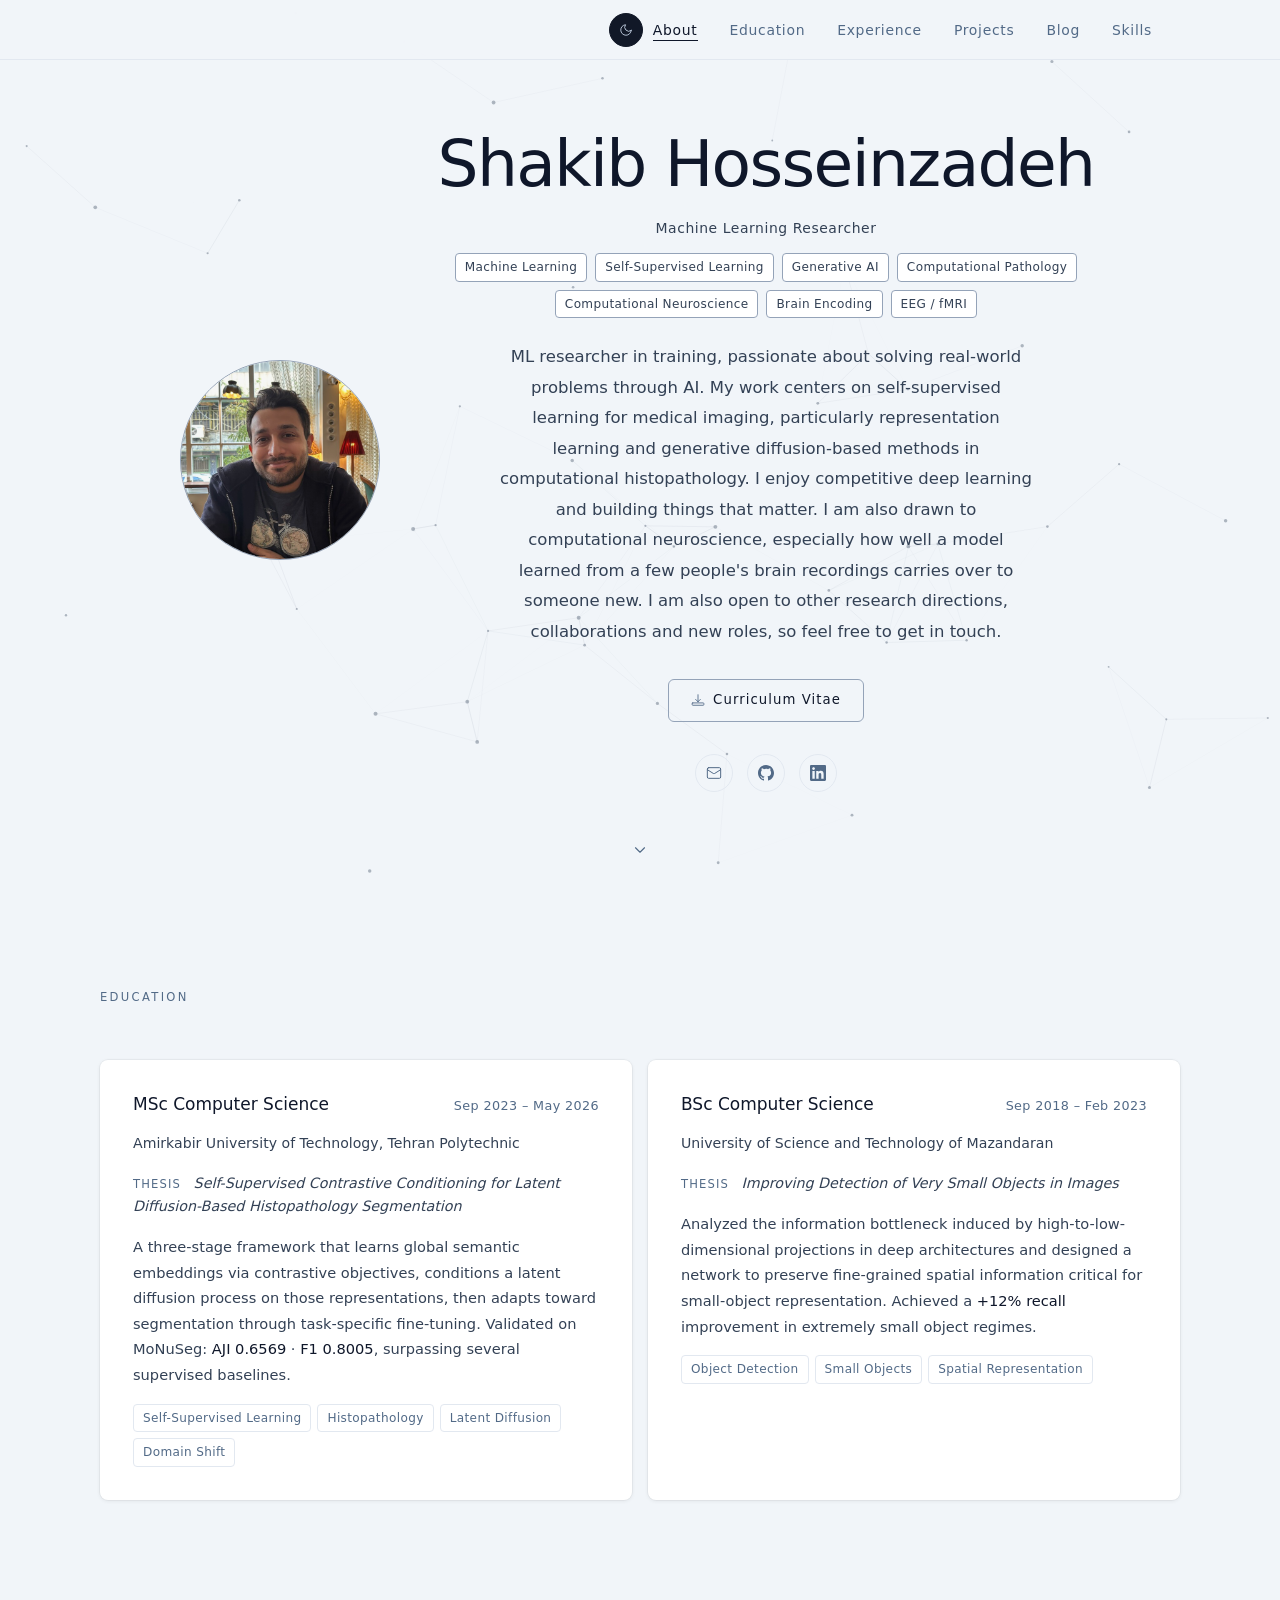
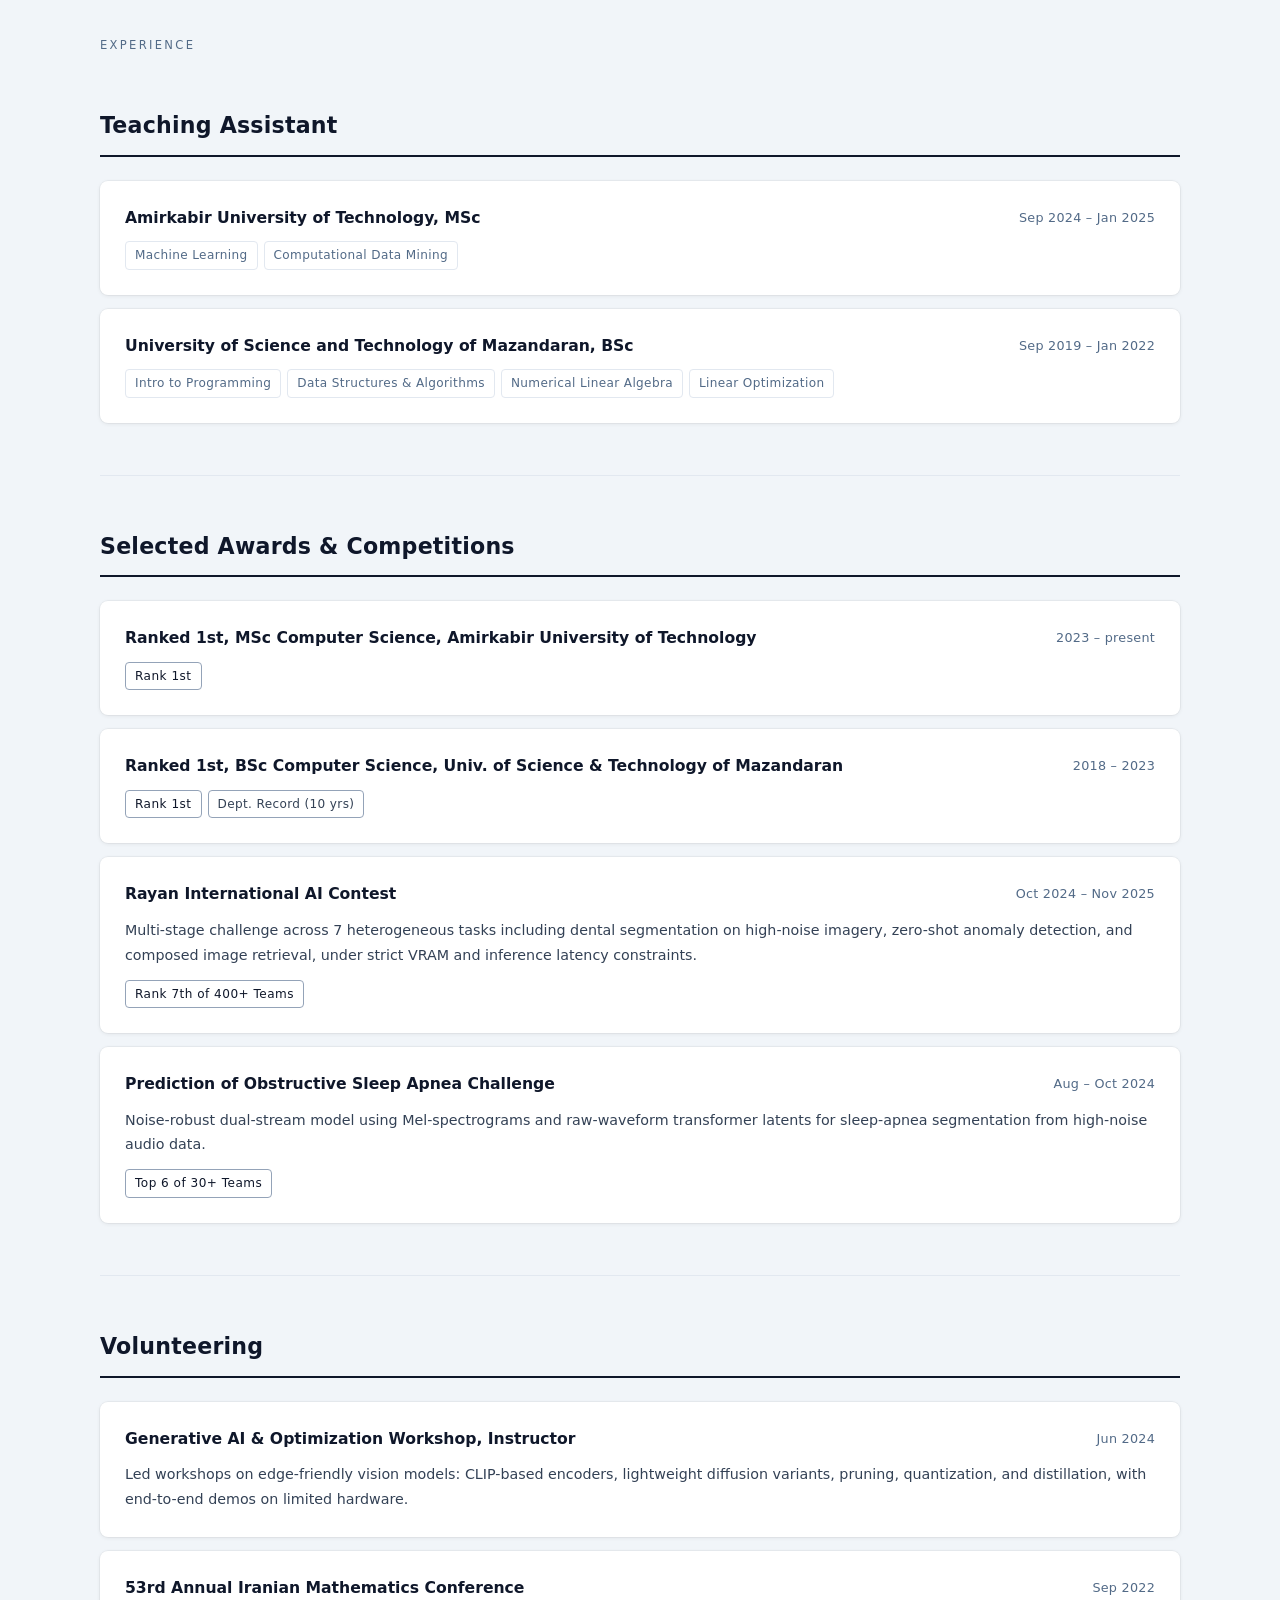
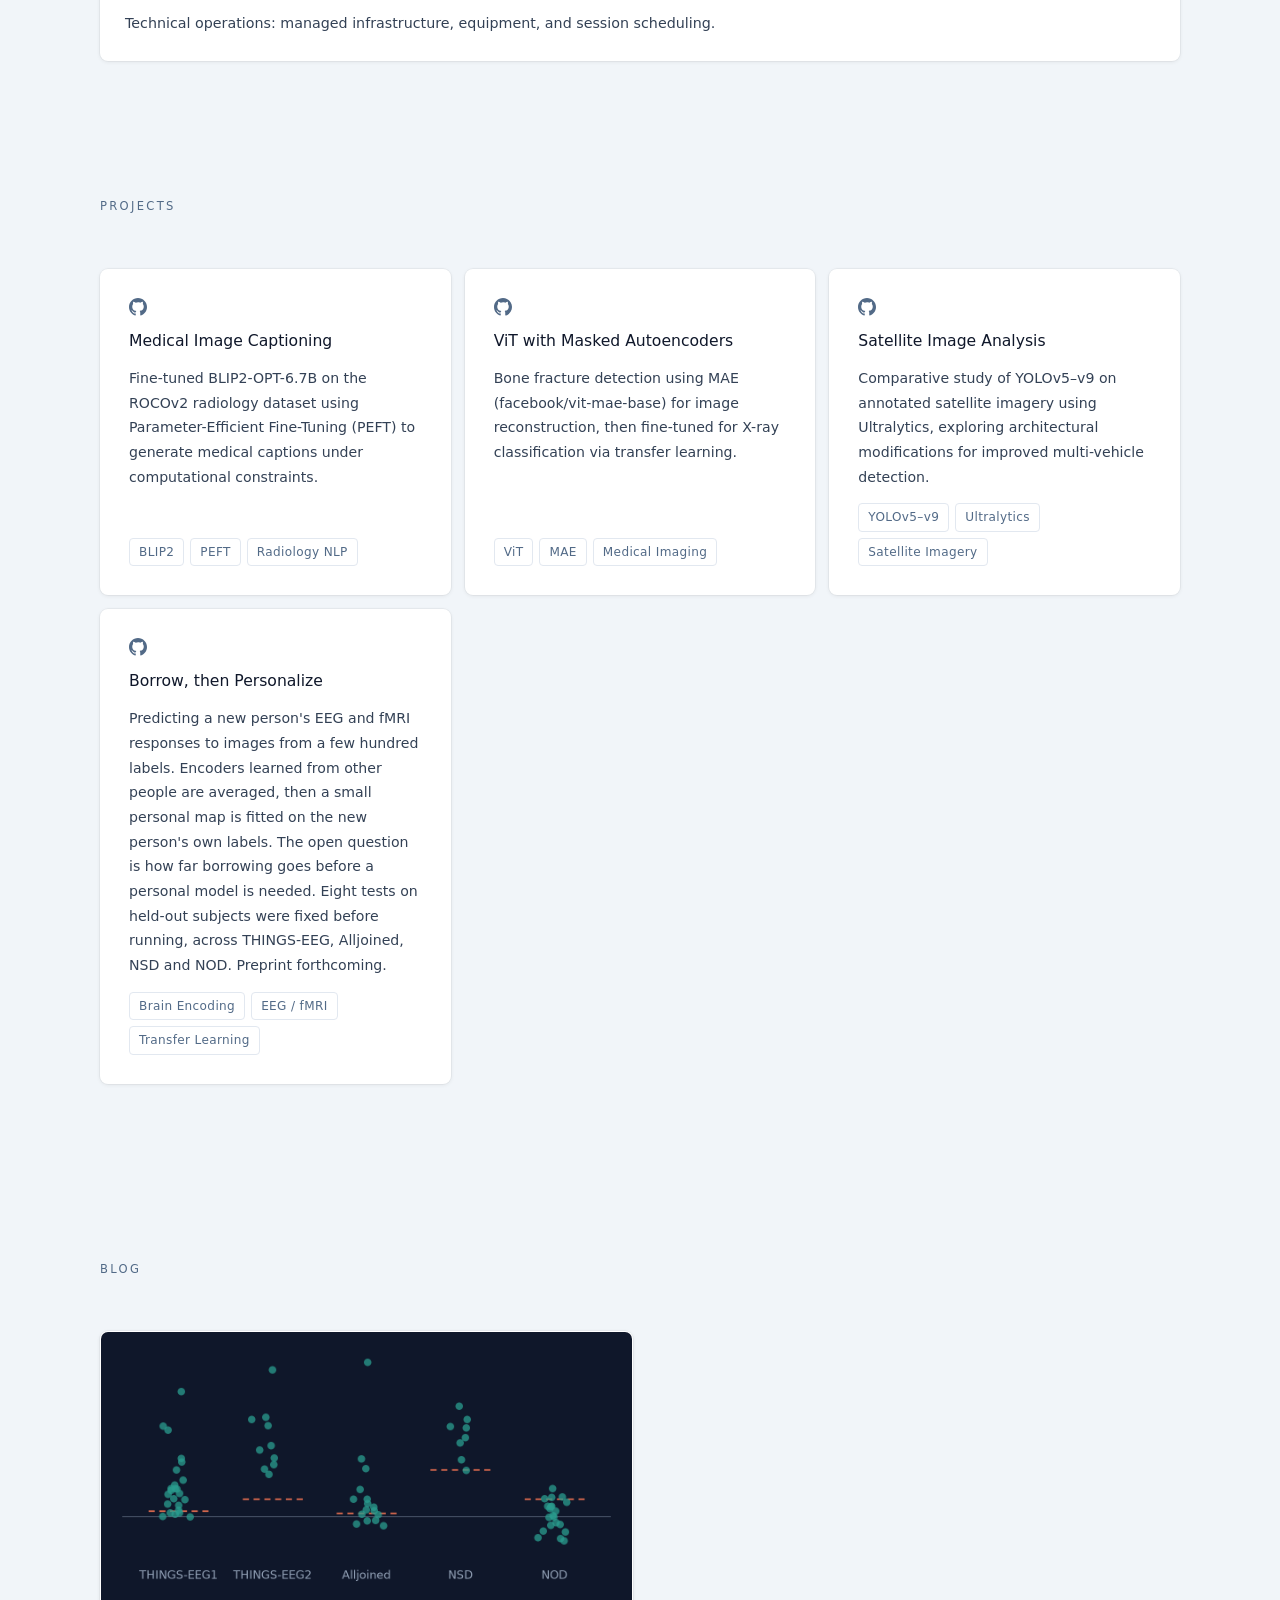
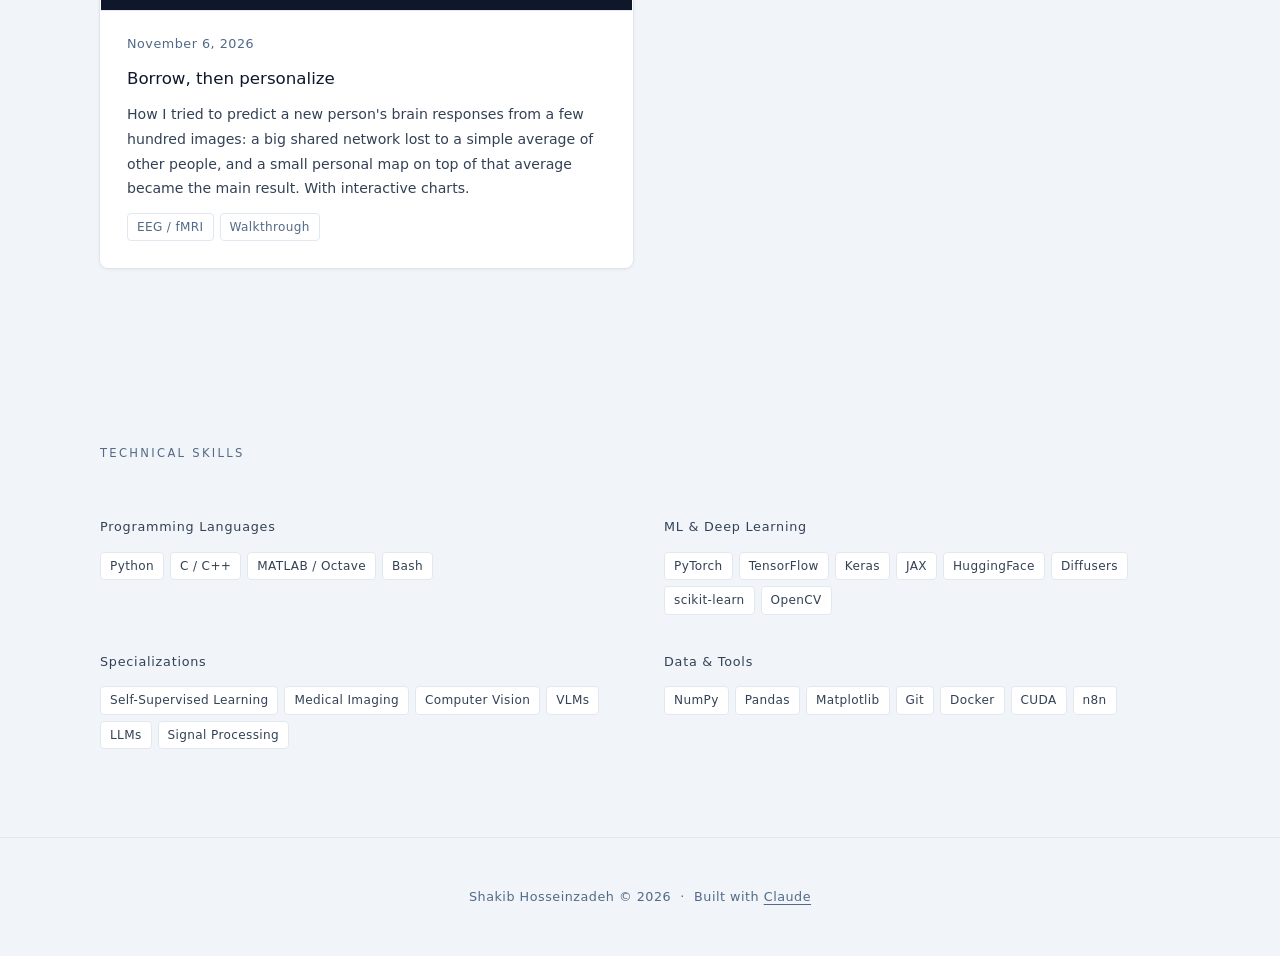
==== index.html @ 862e7ead "Update MSc thesis title to the CV title Co-Authored-By: Claude Haiku 5.5 <noreply@anthropic.com>" ====
<!DOCTYPE html>
<html lang="en">
<head>
  <meta charset="UTF-8">
  <meta name="viewport" content="width=device-width, initial-scale=1.0">
  <title>Shakib Hosseinzadeh</title>
  <meta name="description" content="Shakib Hosseinzadeh: Machine Learning Researcher. Self-Supervised Learning, Generative AI, Computational Pathology.">
  <link rel="icon" type="image/svg+xml" href="/assets/icons/favicon.svg">
  <link rel="icon" type="image/png" sizes="32x32" href="/assets/icons/favicon-32.png">
  <link rel="icon" href="/favicon.ico" sizes="any">
  <link rel="apple-touch-icon" href="/assets/icons/apple-touch-icon.png">
  <link rel="stylesheet" href="css/style.css">
  <script>
    document.documentElement.setAttribute(
      'data-theme', localStorage.getItem('theme') || 'light'
    );
  </script>
</head>
<body>

  <canvas id="stars"></canvas>

  <!-- ============ NAV ============ -->
  <nav id="nav">
    <div class="nav-inner">
      <div class="nav-right">
        <button class="theme-toggle" id="theme-toggle" aria-label="Toggle theme">
          <svg id="icon-sun" viewBox="0 0 24 24" fill="none" stroke="currentColor" stroke-width="1.5" stroke-linecap="round" stroke-linejoin="round" xmlns="http://www.w3.org/2000/svg">
            <circle cx="12" cy="12" r="4"/>
            <path d="M12 2v2M12 20v2M4.93 4.93l1.41 1.41M17.66 17.66l1.41 1.41M2 12h2M20 12h2M4.93 19.07l1.41-1.41M17.66 6.34l1.41-1.41"/>
          </svg>
          <svg id="icon-moon" viewBox="0 0 24 24" fill="none" stroke="currentColor" stroke-width="1.5" stroke-linecap="round" stroke-linejoin="round" xmlns="http://www.w3.org/2000/svg">
            <path d="M21 12.79A9 9 0 1 1 11.21 3 7 7 0 0 0 21 12.79z"/>
          </svg>
        </button>
        <button class="hamburger" id="hamburger" aria-label="Toggle navigation">
          <span></span><span></span><span></span>
        </button>
        <ul class="nav-links" id="nav-links">
          <li><a href="#about"      data-section="about">About</a></li>
          <li><a href="#education"  data-section="education">Education</a></li>
          <li><a href="#experience" data-section="experience">Experience</a></li>
          <li><a href="#projects"   data-section="projects">Projects</a></li>
          <li><a href="#blog"       data-section="blog">Blog</a></li>
          <li><a href="#skills"     data-section="skills">Skills</a></li>
        </ul>
      </div>
    </div>
  </nav>

  <main>

    <!-- ============ ABOUT ============ -->
    <section id="about">
      <div class="hero-outer">
        <img class="avatar reveal" src="assets/avatar/avatar1.jpg" alt="Shakib Hosseinzadeh">
        <div class="hero-content">
          <h1 class="reveal">Shakib Hosseinzadeh</h1>
          <p class="hero-affiliation reveal" style="--delay:60ms">
            Machine Learning Researcher
          </p>
          <div class="hero-tags reveal" style="--delay:100ms">
            <span class="tag">Machine Learning</span>
            <span class="tag">Self-Supervised Learning</span>
            <span class="tag">Generative AI</span>
            <span class="tag">Computational Pathology</span>
            <span class="tag">Computational Neuroscience</span>
            <span class="tag">Brain Encoding</span>
            <span class="tag">EEG / fMRI</span>
          </div>
          <p class="hero-bio reveal" style="--delay:180ms">
            ML researcher in training, passionate about solving real-world problems through AI.
            My work centers on self-supervised learning for medical imaging, particularly
            representation learning and generative diffusion-based methods in computational
            histopathology. I enjoy competitive deep learning and building things that matter.
            I am also drawn to computational neuroscience, especially how well a model learned from a few people's brain recordings carries over to someone new. I am also open to other research directions, collaborations and new roles, so feel free to get in touch.
          </p>
          <div class="hero-ctas reveal" style="--delay:240ms">
            <a href="https://drive.google.com/file/d/1HjqZ75XX8GGJJk9LTeDRFQj_BaLfZWsD/view?usp=sharing" class="cv-btn" target="_blank" rel="noopener">
              <svg viewBox="0 0 24 24" fill="none" stroke="currentColor" stroke-width="1.5" stroke-linecap="round" stroke-linejoin="round" xmlns="http://www.w3.org/2000/svg">
                <path d="M12 15V3m0 12-4-4m4 4 4-4"/><rect x="2" y="17" width="20" height="4" rx="1"/>
              </svg>
              Curriculum Vitae
            </a>
          </div>
          <div class="social-row reveal" style="--delay:300ms">
            <a href="mailto:mshakibhz@gmail.com" class="social-link" aria-label="Email">
              <svg viewBox="0 0 24 24" fill="none" stroke="currentColor" stroke-width="1.5" stroke-linecap="round" stroke-linejoin="round" xmlns="http://www.w3.org/2000/svg">
                <rect x="2" y="4" width="20" height="16" rx="2"/>
                <path d="m22 7-8.97 5.7a1.94 1.94 0 0 1-2.06 0L2 7"/>
              </svg>
            </a>
            <a href="https://github.com/shakkak" target="_blank" rel="noopener" class="social-link" aria-label="GitHub">
              <svg viewBox="0 0 24 24" fill="currentColor" xmlns="http://www.w3.org/2000/svg">
                <path d="M12 0C5.374 0 0 5.373 0 12c0 5.302 3.438 9.8 8.207 11.387.599.111.793-.261.793-.577v-2.234c-3.338.726-4.033-1.416-4.033-1.416-.546-1.387-1.333-1.756-1.333-1.756-1.089-.745.083-.729.083-.729 1.205.084 1.839 1.237 1.839 1.237 1.07 1.834 2.807 1.304 3.492.997.107-.775.418-1.305.762-1.604-2.665-.305-5.467-1.334-5.467-5.931 0-1.311.469-2.381 1.236-3.221-.124-.303-.535-1.524.117-3.176 0 0 1.008-.322 3.301 1.23A11.509 11.509 0 0 1 12 5.803c1.02.005 2.047.138 3.006.404 2.291-1.552 3.297-1.23 3.297-1.23.653 1.653.242 2.874.118 3.176.77.84 1.235 1.911 1.235 3.221 0 4.609-2.807 5.624-5.479 5.921.43.372.823 1.102.823 2.222v3.293c0 .319.192.694.801.576C20.566 21.797 24 17.3 24 12c0-6.627-5.373-12-12-12z"/>
              </svg>
            </a>
            <a href="https://www.linkedin.com/in/m-shakib-hosseinzadeh/" target="_blank" rel="noopener" class="social-link" aria-label="LinkedIn">
              <svg viewBox="0 0 24 24" fill="currentColor" xmlns="http://www.w3.org/2000/svg">
                <path d="M20.447 20.452h-3.554v-5.569c0-1.328-.027-3.037-1.852-3.037-1.853 0-2.136 1.445-2.136 2.939v5.667H9.351V9h3.414v1.561h.046c.477-.9 1.637-1.85 3.37-1.85 3.601 0 4.267 2.37 4.267 5.455v6.286zM5.337 7.433c-1.144 0-2.063-.926-2.063-2.065 0-1.138.92-2.063 2.063-2.063 1.14 0 2.064.925 2.064 2.063 0 1.139-.925 2.065-2.064 2.065zm1.782 13.019H3.555V9h3.564v11.452zM22.225 0H1.771C.792 0 0 .774 0 1.729v20.542C0 23.227.792 24 1.771 24h20.451C23.2 24 24 23.227 24 22.271V1.729C24 .774 23.2 0 22.222 0h.003z"/>
              </svg>
            </a>
          </div>
        </div>
      </div>
      <div class="scroll-hint">
        <svg viewBox="0 0 24 24" fill="none" stroke="currentColor" stroke-width="1.5" stroke-linecap="round" stroke-linejoin="round" xmlns="http://www.w3.org/2000/svg">
          <polyline points="6 9 12 15 18 9"/>
        </svg>
      </div>
    </section>

    <!-- ============ EDUCATION ============ -->
    <section id="education">
      <div class="section-inner">
        <p class="section-label reveal">Education</p>
        <div class="edu-grid">

          <div class="card reveal">
            <div class="card-header">
              <span class="card-degree">MSc Computer Science</span>
              <span class="card-date">Sep 2023 – May 2026</span>
            </div>
            <p class="card-inst">Amirkabir University of Technology, Tehran Polytechnic</p>
            <p class="card-thesis">
              <span class="thesis-label">Thesis</span>
              Self-Supervised Contrastive Conditioning for Latent Diffusion-Based Histopathology Segmentation
            </p>
            <p class="card-desc">
              A three-stage framework that learns global semantic embeddings via contrastive objectives,
              conditions a latent diffusion process on those representations, then adapts toward
              segmentation through task-specific fine-tuning. Validated on MoNuSeg:
              <span class="metric">AJI 0.6569</span> &middot; <span class="metric">F1 0.8005</span>,
              surpassing several supervised baselines.
            </p>
            <div class="tags">
              <span class="tag">Self-Supervised Learning</span>
              <span class="tag">Histopathology</span>
              <span class="tag">Latent Diffusion</span>
              <span class="tag">Domain Shift</span>
            </div>
          </div>

          <div class="card reveal" style="--delay:120ms">
            <div class="card-header">
              <span class="card-degree">BSc Computer Science</span>
              <span class="card-date">Sep 2018 – Feb 2023</span>
            </div>
            <p class="card-inst">University of Science and Technology of Mazandaran</p>
            <p class="card-thesis">
              <span class="thesis-label">Thesis</span>
              Improving Detection of Very Small Objects in Images
            </p>
            <p class="card-desc">
              Analyzed the information bottleneck induced by high-to-low-dimensional projections
              in deep architectures and designed a network to preserve fine-grained spatial
              information critical for small-object representation.
              Achieved a <span class="metric">+12% recall</span> improvement in extremely small object regimes.
            </p>
            <div class="tags">
              <span class="tag">Object Detection</span>
              <span class="tag">Small Objects</span>
              <span class="tag">Spatial Representation</span>
            </div>
          </div>

        </div>
      </div>
    </section>

    <!-- ============ EXPERIENCE ============ -->
    <section id="experience">
      <div class="section-inner">
        <p class="section-label reveal">Experience</p>

        <div class="exp-group reveal">
          <h3 class="exp-role">Teaching Assistant</h3>
          <div class="exp-items">

            <div class="exp-item">
              <div class="exp-item-head">
                <span class="exp-inst">Amirkabir University of Technology, MSc</span>
                <span class="exp-date">Sep 2024 – Jan 2025</span>
              </div>
              <div class="tags">
                <span class="tag">Machine Learning</span>
                <span class="tag">Computational Data Mining</span>
              </div>
            </div>

            <div class="exp-item">
              <div class="exp-item-head">
                <span class="exp-inst">University of Science and Technology of Mazandaran, BSc</span>
                <span class="exp-date">Sep 2019 – Jan 2022</span>
              </div>
              <div class="tags">
                <span class="tag">Intro to Programming</span>
                <span class="tag">Data Structures &amp; Algorithms</span>
                <span class="tag">Numerical Linear Algebra</span>
                <span class="tag">Linear Optimization</span>
              </div>
            </div>

          </div>
        </div>

        <div class="exp-divider"></div>

        <div class="exp-group reveal">
          <h3 class="exp-role">Selected Awards &amp; Competitions</h3>
          <div class="exp-items">

            <div class="exp-item exp-rank">
              <div class="exp-item-head">
                <span class="exp-inst">Ranked 1st, MSc Computer Science, Amirkabir University of Technology</span>
                <span class="exp-date">2023 – present</span>
              </div>
              <div class="tags">
                <span class="badge-solid">Rank 1st</span>
              </div>
            </div>

            <div class="exp-item exp-rank">
              <div class="exp-item-head">
                <span class="exp-inst">Ranked 1st, BSc Computer Science, Univ. of Science &amp; Technology of Mazandaran</span>
                <span class="exp-date">2018 – 2023</span>
              </div>
              <div class="tags">
                <span class="badge-solid">Rank 1st</span>
                <span class="badge">Dept. Record (10 yrs)</span>
              </div>
            </div>

            <div class="exp-item">
              <div class="exp-item-head">
                <span class="exp-inst exp-event">Rayan International AI Contest</span>
                <span class="exp-date">Oct 2024 – Nov 2025</span>
              </div>
              <p class="exp-desc">
                Multi-stage challenge across 7 heterogeneous tasks including dental segmentation
                on high-noise imagery, zero-shot anomaly detection, and composed image retrieval, under strict VRAM and inference latency constraints.
              </p>
              <div class="tags">
                <a class="badge-solid" href="https://rayan.global/ai-ranking/" target="_blank" rel="noopener">Rank 7th of 400+ Teams</a>
              </div>
            </div>

            <div class="exp-item">
              <div class="exp-item-head">
                <span class="exp-inst exp-event">Prediction of Obstructive Sleep Apnea Challenge</span>
                <span class="exp-date">Aug – Oct 2024</span>
              </div>
              <p class="exp-desc">
                Noise-robust dual-stream model using Mel-spectrograms and raw-waveform
                transformer latents for sleep-apnea segmentation from high-noise audio data.
              </p>
              <div class="tags">
                <span class="badge-solid">Top 6 of 30+ Teams</span>
              </div>
            </div>

          </div>
        </div>

        <div class="exp-divider"></div>

        <div class="exp-group reveal">
          <h3 class="exp-role">Volunteering</h3>
          <div class="exp-items">

            <div class="exp-item">
              <div class="exp-item-head">
                <span class="exp-inst exp-event">Generative AI &amp; Optimization Workshop, Instructor</span>
                <span class="exp-date">Jun 2024</span>
              </div>
              <p class="exp-desc">
                Led workshops on edge-friendly vision models: CLIP-based encoders, lightweight
                diffusion variants, pruning, quantization, and distillation, with end-to-end demos
                on limited hardware.
              </p>
            </div>

            <div class="exp-item">
              <div class="exp-item-head">
                <span class="exp-inst exp-event">53rd Annual Iranian Mathematics Conference</span>
                <span class="exp-date">Sep 2022</span>
              </div>
              <p class="exp-desc">
                Technical operations: managed infrastructure, equipment, and session scheduling.
              </p>
            </div>

          </div>
        </div>

      </div>
    </section>

    <!-- ============ PROJECTS ============ -->
    <section id="projects">
      <div class="section-inner">
        <p class="section-label reveal">Projects</p>
        <div class="projects-grid">

          <a class="project-card reveal"
             href="https://github.com/Shakkak/Medical-Image-Captioning-blip2-opt-6.7b"
             target="_blank" rel="noopener">
            <svg class="gh-icon" viewBox="0 0 24 24" fill="currentColor" xmlns="http://www.w3.org/2000/svg">
              <path d="M12 0C5.374 0 0 5.373 0 12c0 5.302 3.438 9.8 8.207 11.387.599.111.793-.261.793-.577v-2.234c-3.338.726-4.033-1.416-4.033-1.416-.546-1.387-1.333-1.756-1.333-1.756-1.089-.745.083-.729.083-.729 1.205.084 1.839 1.237 1.839 1.237 1.07 1.834 2.807 1.304 3.492.997.107-.775.418-1.305.762-1.604-2.665-.305-5.467-1.334-5.467-5.931 0-1.311.469-2.381 1.236-3.221-.124-.303-.535-1.524.117-3.176 0 0 1.008-.322 3.301 1.23A11.509 11.509 0 0 1 12 5.803c1.02.005 2.047.138 3.006.404 2.291-1.552 3.297-1.23 3.297-1.23.653 1.653.242 2.874.118 3.176.77.84 1.235 1.911 1.235 3.221 0 4.609-2.807 5.624-5.479 5.921.43.372.823 1.102.823 2.222v3.293c0 .319.192.694.801.576C20.566 21.797 24 17.3 24 12c0-6.627-5.373-12-12-12z"/>
            </svg>
            <h3>Medical Image Captioning</h3>
            <p>
              Fine-tuned BLIP2-OPT-6.7B on the ROCOv2 radiology dataset using
              Parameter-Efficient Fine-Tuning (PEFT) to generate medical captions
              under computational constraints.
            </p>
            <div class="tags">
              <span class="tag">BLIP2</span>
              <span class="tag">PEFT</span>
              <span class="tag">Radiology NLP</span>
            </div>
          </a>

          <a class="project-card reveal" style="--delay:100ms"
             href="https://github.com/Shakkak/ViT-With-Masked-Autoencoders-for-image-reconstruction-and-image-classification"
             target="_blank" rel="noopener">
            <svg class="gh-icon" viewBox="0 0 24 24" fill="currentColor" xmlns="http://www.w3.org/2000/svg">
              <path d="M12 0C5.374 0 0 5.373 0 12c0 5.302 3.438 9.8 8.207 11.387.599.111.793-.261.793-.577v-2.234c-3.338.726-4.033-1.416-4.033-1.416-.546-1.387-1.333-1.756-1.333-1.756-1.089-.745.083-.729.083-.729 1.205.084 1.839 1.237 1.839 1.237 1.07 1.834 2.807 1.304 3.492.997.107-.775.418-1.305.762-1.604-2.665-.305-5.467-1.334-5.467-5.931 0-1.311.469-2.381 1.236-3.221-.124-.303-.535-1.524.117-3.176 0 0 1.008-.322 3.301 1.23A11.509 11.509 0 0 1 12 5.803c1.02.005 2.047.138 3.006.404 2.291-1.552 3.297-1.23 3.297-1.23.653 1.653.242 2.874.118 3.176.77.84 1.235 1.911 1.235 3.221 0 4.609-2.807 5.624-5.479 5.921.43.372.823 1.102.823 2.222v3.293c0 .319.192.694.801.576C20.566 21.797 24 17.3 24 12c0-6.627-5.373-12-12-12z"/>
            </svg>
            <h3>ViT with Masked Autoencoders</h3>
            <p>
              Bone fracture detection using MAE (facebook/vit-mae-base) for image
              reconstruction, then fine-tuned for X-ray classification via transfer learning.
            </p>
            <div class="tags">
              <span class="tag">ViT</span>
              <span class="tag">MAE</span>
              <span class="tag">Medical Imaging</span>
            </div>
          </a>

          <a class="project-card reveal" style="--delay:200ms"
             href="https://github.com/Shakkak/Satellite-Image-Analysis-Using-YOLO-And-Ultralytics"
             target="_blank" rel="noopener">
            <svg class="gh-icon" viewBox="0 0 24 24" fill="currentColor" xmlns="http://www.w3.org/2000/svg">
              <path d="M12 0C5.374 0 0 5.373 0 12c0 5.302 3.438 9.8 8.207 11.387.599.111.793-.261.793-.577v-2.234c-3.338.726-4.033-1.416-4.033-1.416-.546-1.387-1.333-1.756-1.333-1.756-1.089-.745.083-.729.083-.729 1.205.084 1.839 1.237 1.839 1.237 1.07 1.834 2.807 1.304 3.492.997.107-.775.418-1.305.762-1.604-2.665-.305-5.467-1.334-5.467-5.931 0-1.311.469-2.381 1.236-3.221-.124-.303-.535-1.524.117-3.176 0 0 1.008-.322 3.301 1.23A11.509 11.509 0 0 1 12 5.803c1.02.005 2.047.138 3.006.404 2.291-1.552 3.297-1.23 3.297-1.23.653 1.653.242 2.874.118 3.176.77.84 1.235 1.911 1.235 3.221 0 4.609-2.807 5.624-5.479 5.921.43.372.823 1.102.823 2.222v3.293c0 .319.192.694.801.576C20.566 21.797 24 17.3 24 12c0-6.627-5.373-12-12-12z"/>
            </svg>
            <h3>Satellite Image Analysis</h3>
            <p>
              Comparative study of YOLOv5–v9 on annotated satellite imagery using Ultralytics,
              exploring architectural modifications for improved multi-vehicle detection.
            </p>
            <div class="tags">
              <span class="tag">YOLOv5–v9</span>
              <span class="tag">Ultralytics</span>
              <span class="tag">Satellite Imagery</span>
            </div>
          </a>


          <a class="project-card reveal" style="--delay:300ms"
             href="https://github.com/Shakkak/Borrow-then-Personalize-EEG-fMRI-Brain-Encoding-with-Limited-Labels"
             target="_blank" rel="noopener">
            <svg class="gh-icon" viewBox="0 0 24 24" fill="currentColor" xmlns="http://www.w3.org/2000/svg">
              <path d="M12 0C5.374 0 0 5.373 0 12c0 5.302 3.438 9.8 8.207 11.387.599.111.793-.261.793-.577v-2.234c-3.338.726-4.033-1.416-4.033-1.416-.546-1.387-1.333-1.756-1.333-1.756-1.089-.745.083-.729.083-.729 1.205.084 1.839 1.237 1.839 1.237 1.07 1.834 2.807 1.304 3.492.997.107-.775.418-1.305.762-1.604-2.665-.305-5.467-1.334-5.467-5.931 0-1.311.469-2.381 1.236-3.221-.124-.303-.535-1.524.117-3.176 0 0 1.008-.322 3.301 1.23A11.509 11.509 0 0 1 12 5.803c1.02.005 2.047.138 3.006.404 2.291-1.552 3.297-1.23 3.297-1.23.653 1.653.242 2.874.118 3.176.77.84 1.235 1.911 1.235 3.221 0 4.609-2.807 5.624-5.479 5.921.43.372.823 1.102.823 2.222v3.293c0 .319.192.694.801.576C20.566 21.797 24 17.3 24 12c0-6.627-5.373-12-12-12z"/>
            </svg>
            <h3>Borrow, then Personalize</h3>
            <p>
              Predicting a new person's EEG and fMRI responses to images from a few
              hundred labels. Encoders learned from other people are averaged, then a
              small personal map is fitted on the new person's own labels. The open question
              is how far borrowing goes before a personal model is needed. Eight tests on
              held-out subjects were fixed before running, across THINGS-EEG, Alljoined,
              NSD and NOD. Preprint forthcoming.
            </p>
            <div class="tags">
              <span class="tag">Brain Encoding</span>
              <span class="tag">EEG / fMRI</span>
              <span class="tag">Transfer Learning</span>
            </div>
          </a>


        </div>
      </div>
    </section>

    <!-- ============ BLOG ============ -->
    <section id="blog">
      <div class="section-inner">
        <p class="section-label reveal">Blog</p>
        <div class="blog-grid">

          <a class="blog-card reveal" href="projects/posts/eeg-fmri-borrow-personalize/">
            <img class="blog-thumb" src="projects/posts/eeg-fmri-borrow-personalize/cover.png"
                 alt="Each person's gain of the personal map over borrowing in five datasets" loading="lazy">
            <div class="blog-body">
              <p class="blog-date">November 6, 2026</p>
              <h3>Borrow, then personalize</h3>
              <p>
                How I tried to predict a new person's brain responses from a few hundred images:
                a big shared network lost to a simple average of other people, and a small personal
                map on top of that average became the main result. With interactive charts.
              </p>
              <div class="tags">
                <span class="tag">EEG / fMRI</span>
                <span class="tag">Walkthrough</span>
              </div>
            </div>
          </a>

        </div>
      </div>
    </section>

    <!-- ============ SKILLS ============ -->
    <section id="skills">
      <div class="section-inner">
        <p class="section-label reveal">Technical Skills</p>
        <div class="skills-grid">

          <div class="skill-group reveal">
            <span class="skill-cat">Programming Languages</span>
            <div class="tags">
              <span class="tag">Python</span>
              <span class="tag">C / C++</span>
              <span class="tag">MATLAB / Octave</span>
              <span class="tag">Bash</span>
            </div>
          </div>

          <div class="skill-group reveal" style="--delay:80ms">
            <span class="skill-cat">ML &amp; Deep Learning</span>
            <div class="tags">
              <span class="tag">PyTorch</span>
              <span class="tag">TensorFlow</span>
              <span class="tag">Keras</span>
              <span class="tag">JAX</span>
              <span class="tag">HuggingFace</span>
              <span class="tag">Diffusers</span>
              <span class="tag">scikit-learn</span>
              <span class="tag">OpenCV</span>
            </div>
          </div>

          <div class="skill-group reveal" style="--delay:160ms">
            <span class="skill-cat">Specializations</span>
            <div class="tags">
              <span class="tag">Self-Supervised Learning</span>
              <span class="tag">Medical Imaging</span>
              <span class="tag">Computer Vision</span>
              <span class="tag">VLMs</span>
              <span class="tag">LLMs</span>
              <span class="tag">Signal Processing</span>
            </div>
          </div>

          <div class="skill-group reveal" style="--delay:240ms">
            <span class="skill-cat">Data &amp; Tools</span>
            <div class="tags">
              <span class="tag">NumPy</span>
              <span class="tag">Pandas</span>
              <span class="tag">Matplotlib</span>
              <span class="tag">Git</span>
              <span class="tag">Docker</span>
              <span class="tag">CUDA</span>
              <span class="tag">n8n</span>
            </div>
          </div>

        </div>
      </div>
    </section>


  </main>

  <footer>
    <p>Shakib Hosseinzadeh &copy; 2026 &nbsp;&middot;&nbsp; Built with <a href="https://claude.ai" target="_blank" rel="noopener" style="color:inherit;text-decoration:underline;text-underline-offset:3px;">Claude</a></p>
  </footer>

  <script src="js/main.js"></script>
</body>
</html>
---- css/style.css ----
/* =========================================
   Custom Properties
   ========================================= */
:root {
  --bg:           #0a0a0a;
  --surface:      #111111;
  --border:       #1e1e1e;
  --border-hover: #3a3a3a;
  --text-1:       #f1f5f9;
  --text-2:       #a0b4c8;
  --text-3:       #94a3b8;
  --nav-h:        60px;
  --max-w:        1080px;
  --pad-section:  88px;
}

/* =========================================
   Light Theme Overrides
   ========================================= */
[data-theme="light"] {
  --bg:           #f1f5f9;
  --surface:      #ffffff;
  --border:       #e2e8f0;
  --border-hover: #94a3b8;
  --text-1:       #0f172a;
  --text-2:       #334155;
  --text-3:       #526a87;
}

[data-theme="light"] #nav {
  background: rgba(241, 245, 249, 0.92);
}

[data-theme="light"] .nav-links {
  background: rgba(241, 245, 249, 0.97);
}

/* Cards float with shadow — no color-patch sections */
[data-theme="light"] .card,
[data-theme="light"] .project-card,
[data-theme="light"] .exp-item {
  border-color: transparent;
  box-shadow: 0 1px 4px rgba(0,0,0,0.07), 0 0 0 1px rgba(0,0,0,0.04);
}

[data-theme="light"] .project-card:hover {
  border-color: transparent;
  box-shadow: 0 4px 18px rgba(0,0,0,0.1), 0 0 0 1px rgba(0,0,0,0.05);
}

/* Tags — white fill in light mode so they lift off the grey bg */
[data-theme="light"] .tag {
  background: var(--surface);
}

/* =========================================
   Reset & Base
   ========================================= */
*, *::before, *::after {
  box-sizing: border-box;
  margin: 0;
  padding: 0;
}

html {
  font-size: 17px;
  scroll-behavior: smooth;
}

body {
  background: var(--bg);
  color: var(--text-1);
  font-family: system-ui, -apple-system, BlinkMacSystemFont, 'Segoe UI', Helvetica, Arial, sans-serif;
  line-height: 1.7;
  overflow-x: hidden;
  -webkit-font-smoothing: antialiased;
}

a {
  color: inherit;
  text-decoration: none;
}

ul { list-style: none; }

/* =========================================
   Stars Canvas
   ========================================= */
#stars {
  position: fixed;
  inset: 0;
  z-index: -1;
  pointer-events: none;
}

/* =========================================
   Navigation
   ========================================= */
#nav {
  position: fixed;
  top: 0;
  left: 0;
  right: 0;
  height: var(--nav-h);
  z-index: 100;
  background: rgba(10, 10, 10, 0.78);
  backdrop-filter: blur(16px);
  -webkit-backdrop-filter: blur(16px);
  border-bottom: 1px solid var(--border);
}

.nav-inner {
  max-width: var(--max-w);
  margin: 0 auto;
  height: 100%;
  padding: 0 28px;
  display: flex;
  align-items: center;
  justify-content: flex-end;
  position: relative;
}


.nav-links {
  display: flex;
  gap: 32px;
  align-items: center;
}

.nav-links a {
  font-size: 0.82rem;
  color: var(--text-3);
  letter-spacing: 0.05em;
  position: relative;
  padding-bottom: 2px;
  transition: color 0.2s;
}

.nav-links a::after {
  content: '';
  position: absolute;
  bottom: -1px;
  left: 0;
  width: 100%;
  height: 1px;
  background: var(--text-1);
  transform: scaleX(0);
  transform-origin: left;
  transition: transform 0.25s ease;
}

.nav-links a:hover,
.nav-links a.active {
  color: var(--text-1);
}

.nav-links a:hover::after,
.nav-links a.active::after {
  transform: scaleX(1);
}

/* — Right side nav wrapper — */
.nav-right {
  display: flex;
  align-items: center;
  gap: 10px;
}

/* — Theme toggle — */
.theme-toggle {
  display: flex;
  align-items: center;
  justify-content: center;
  width: 34px;
  height: 34px;
  background: #111111;
  border: 1px solid #2a2a2a;
  border-radius: 50%;
  cursor: pointer;
  color: var(--text-3);
  flex-shrink: 0;
  transition: color 0.2s, border-color 0.2s, background 0.2s;
}

.theme-toggle:hover {
  background: #1e1e1e;
  border-color: #3a3a3a;
  color: var(--text-1);
}

.theme-toggle svg {
  width: 14px;
  height: 14px;
}

#icon-moon                         { display: none; }
[data-theme="light"] #icon-sun     { display: none; }
[data-theme="light"] #icon-moon    { display: block; }

/* Sun — yellow tint */
.theme-toggle #icon-sun {
  color: #fbbf24;
  stroke: #fbbf24;
}

/* Moon button — dark background in light theme so it pops against white */
[data-theme="light"] .theme-toggle {
  background: #111827;
  border-color: #111827;
  color: #c9d6e8;
  transition: color 0.2s, border-color 0.2s, background 0.2s;
}

[data-theme="light"] .theme-toggle:hover {
  background: #1f2937;
  border-color: #1f2937;
  color: #f1f5f9;
}

/* — Hamburger — */
.hamburger {
  display: none;
  flex-direction: column;
  gap: 5px;
  background: none;
  border: none;
  cursor: pointer;
  padding: 6px 4px;
  z-index: 10;
}

.hamburger span {
  display: block;
  width: 20px;
  height: 1px;
  background: var(--text-2);
  transition: transform 0.28s ease, opacity 0.28s ease;
}

.hamburger.open span:nth-child(1) { transform: translateY(6px) rotate(45deg); }
.hamburger.open span:nth-child(2) { opacity: 0; transform: scaleX(0); }
.hamburger.open span:nth-child(3) { transform: translateY(-6px) rotate(-45deg); }

/* =========================================
   Section Common
   ========================================= */
section {
  padding: var(--pad-section) 28px;
  scroll-margin-top: var(--nav-h);
}

.section-inner {
  max-width: var(--max-w);
  margin: 0 auto;
}


.section-label {
  font-size: 0.68rem;
  font-weight: 500;
  letter-spacing: 0.2em;
  text-transform: uppercase;
  color: var(--text-3);
  margin-bottom: 52px;
}

/* =========================================
   Reveal Animation
   ========================================= */
.reveal {
  opacity: 0;
  transform: translateY(22px);
  transition:
    opacity  0.65s ease,
    transform 0.65s ease;
  transition-delay: var(--delay, 0ms);
}

.reveal.visible {
  opacity: 1;
  transform: translateY(0);
}

/* =========================================
   Hero / About
   ========================================= */
#about {
  min-height: 100dvh;
  display: flex;
  flex-direction: column;
  align-items: center;
  justify-content: center;
  text-align: center;
  padding-top: calc(var(--nav-h) + 48px);
  position: relative;
}

/* Avatar left, centred content right — the whole row is centred by #about */
.hero-outer {
  display: flex;
  align-items: center;
  gap: 52px;
  width: 100%;
  max-width: 920px;
}

.avatar {
  display: none;
  width: 200px;
  height: 200px;
  border-radius: 50%;
  object-fit: cover;
  border: 1px solid var(--border-hover);
  flex-shrink: 0;
  filter: blur(0.4px) contrast(0.94) saturate(0.95);
}

.has-avatar .avatar {
  display: block;
}

.hero-content {
  flex: 1;
  display: flex;
  flex-direction: column;
  align-items: center;
  text-align: center;
}

#about h1 {
  font-size: clamp(2rem, 5.5vw, 3.8rem);
  font-weight: 300;
  letter-spacing: -0.025em;
  line-height: 1.1;
  margin-bottom: 18px;
  color: var(--text-1);
}

.hero-affiliation {
  font-size: 0.82rem;
  color: var(--text-2);
  letter-spacing: 0.04em;
  margin-bottom: 12px;
}

.hero-tags {
  display: flex;
  flex-wrap: wrap;
  gap: 8px;
  justify-content: center;
  margin-bottom: 24px;
}

/* Tags in about hero — brighter so they read against dark bg */
.hero-tags .tag {
  color: var(--text-2);
  border-color: var(--border-hover);
}

.hero-bio {
  font-size: 0.97rem;
  color: var(--text-2);
  line-height: 1.85;
  margin-bottom: 32px;
  max-width: 540px;
}

/* — CV download button — */
.hero-ctas {
  display: flex;
  gap: 12px;
  justify-content: center;
  margin-bottom: 32px;
}

.cv-btn {
  display: inline-flex;
  align-items: center;
  gap: 8px;
  font-size: 0.78rem;
  letter-spacing: 0.08em;
  color: var(--text-1);
  border: 1px solid var(--border-hover);
  border-radius: 6px;
  padding: 9px 22px;
  transition: background 0.2s, border-color 0.2s, transform 0.2s;
}

.cv-btn svg {
  width: 14px;
  height: 14px;
  color: var(--text-3);
}

.cv-btn:hover {
  background: rgba(255, 255, 255, 0.06);
  border-color: var(--text-2);
  transform: translateY(-1px);
}

[data-theme="light"] .cv-btn:hover {
  background: rgba(0, 0, 0, 0.04);
}

.social-row {
  display: flex;
  gap: 14px;
  justify-content: center;
}

.social-link {
  display: flex;
  align-items: center;
  justify-content: center;
  width: 38px;
  height: 38px;
  border: 1px solid var(--border);
  border-radius: 50%;
  color: var(--text-3);
  transition: color 0.2s, border-color 0.2s;
}

.social-link:hover {
  color: var(--text-1);
  border-color: var(--border-hover);
}

.social-link svg {
  width: 16px;
  height: 16px;
}

.scroll-hint {
  position: absolute;
  bottom: 32px;
  left: 50%;
  transform: translateX(-50%);
  color: var(--text-3);
  animation: bounce 2.4s ease-in-out infinite;
}

.scroll-hint svg {
  width: 18px;
  height: 18px;
}

@keyframes bounce {
  0%, 100% { transform: translateX(-50%) translateY(0); opacity: 0.4; }
  50%       { transform: translateX(-50%) translateY(7px); opacity: 0.8; }
}

/* =========================================
   Education
   ========================================= */
.edu-grid {
  display: grid;
  grid-template-columns: 1fr 1fr;
  gap: 16px;
}

/* =========================================
   Cards (shared)
   ========================================= */
.card {
  background: var(--surface);
  border: 1px solid var(--border);
  border-radius: 8px;
  padding: 32px;
  display: flex;
  flex-direction: column;
  gap: 16px;
  transition: border-color 0.25s ease, transform 0.25s ease;
}


.card-header {
  display: flex;
  justify-content: space-between;
  align-items: flex-start;
  gap: 16px;
}

.card-degree {
  font-size: 1rem;
  font-weight: 500;
  color: var(--text-1);
  line-height: 1.3;
}

.card-date {
  font-size: 0.75rem;
  color: var(--text-3);
  white-space: nowrap;
  padding-top: 2px;
  letter-spacing: 0.03em;
}

.card-inst {
  font-size: 0.83rem;
  color: var(--text-2);
}

.card-thesis {
  font-size: 0.84rem;
  color: var(--text-2);
  line-height: 1.6;
  font-style: italic;
}

.thesis-label {
  font-style: normal;
  font-size: 0.68rem;
  font-weight: 500;
  letter-spacing: 0.1em;
  text-transform: uppercase;
  color: var(--text-3);
  margin-right: 8px;
}

.card-supervisor {
  font-size: 0.78rem;
  color: var(--text-3);
  letter-spacing: 0.02em;
}

.metric {
  color: var(--text-1);
  font-weight: 500;
}

.card-desc {
  font-size: 0.86rem;
  color: var(--text-2);
  line-height: 1.75;
  text-align: left;
}

.badge-row {
  display: flex;
  gap: 8px;
  flex-wrap: wrap;
}

/* =========================================
   Tags & Badges
   ========================================= */
.tags {
  display: flex;
  flex-wrap: wrap;
  gap: 6px;
}

.tag {
  font-size: 0.71rem;
  color: var(--text-3);
  border: 1px solid var(--border);
  border-radius: 4px;
  padding: 3px 9px;
  letter-spacing: 0.03em;
}

.badge {
  font-size: 0.71rem;
  color: var(--text-2);
  border: 1px solid var(--border-hover);
  border-radius: 4px;
  padding: 3px 9px;
  letter-spacing: 0.03em;
}

.badge-solid {
  font-size: 0.71rem;
  color: var(--text-1);
  border: 1px solid var(--border-hover);
  border-radius: 4px;
  padding: 3px 9px;
  letter-spacing: 0.04em;
  background: rgba(255,255,255,0.04);
}

/* =========================================
   Experience
   ========================================= */
.exp-group {
  margin-bottom: 0;
}

.exp-role {
  display: block;
  font-size: 1.3rem;
  font-weight: 600;
  letter-spacing: 0.01em;
  color: var(--text-1);
  border-bottom: 2px solid var(--text-1);
  padding: 0 0 10px;
  margin-bottom: 24px;
}

a.badge-solid {
  color: inherit;
  text-decoration: none;
}
a.badge-solid:hover {
  opacity: 0.85;
}


.exp-items {
  display: flex;
  flex-direction: column;
  gap: 14px;
}

.exp-item {
  background: var(--surface);
  border: 1px solid var(--border);
  border-radius: 8px;
  padding: 24px;
  display: flex;
  flex-direction: column;
  gap: 12px;
  transition: border-color 0.25s ease, transform 0.25s ease;
}


.exp-item-head {
  display: flex;
  justify-content: space-between;
  align-items: flex-start;
  gap: 12px;
}

.exp-inst {
  font-size: 0.92rem;
  font-weight: 600;
  color: var(--text-1);
  line-height: 1.5;
}

.exp-date {
  font-size: 0.75rem;
  color: var(--text-3);
  white-space: nowrap;
  letter-spacing: 0.02em;
  padding-top: 1px;
}

.exp-desc {
  font-size: 0.84rem;
  color: var(--text-2);
  line-height: 1.75;
  text-align: left;
}

.exp-event {
  color: var(--text-1);
  font-weight: 600;
}


.exp-divider {
  height: 1px;
  background: var(--border);
  margin: 52px 0;
}

/* =========================================
   Projects
   ========================================= */
.projects-grid {
  display: grid;
  grid-template-columns: repeat(3, 1fr);
  gap: 14px;
}

.project-card {
  background: var(--surface);
  border: 1px solid var(--border);
  border-radius: 8px;
  padding: 28px;
  display: flex;
  flex-direction: column;
  gap: 14px;
  transition: border-color 0.25s ease, transform 0.25s ease;
  cursor: pointer;
}

.project-card:hover {
  border-color: var(--border-hover);
  transform: translateY(-3px);
}

.gh-icon {
  width: 18px;
  height: 18px;
  color: var(--text-3);
  flex-shrink: 0;
}

.project-card h3 {
  font-size: 0.92rem;
  font-weight: 500;
  color: var(--text-1);
  line-height: 1.4;
}

.project-card p {
  font-size: 0.83rem;
  color: var(--text-2);
  line-height: 1.75;
  flex: 1;
  text-align: left;
}

/* =========================================
   Blog
   ========================================= */
.blog-grid {
  display: grid;
  grid-template-columns: repeat(2, 1fr);
  gap: 14px;
}

.blog-card {
  background: var(--surface);
  border: 1px solid var(--border);
  border-radius: 8px;
  overflow: hidden;
  display: flex;
  flex-direction: column;
  transition: border-color 0.25s ease, transform 0.25s ease;
}

.blog-card:hover {
  border-color: var(--border-hover);
  transform: translateY(-3px);
}

.blog-thumb {
  width: 100%;
  aspect-ratio: 1200 / 630;
  object-fit: cover;
  display: block;
  border-bottom: 1px solid var(--border);
}

.blog-body {
  padding: 22px 26px 26px;
  display: flex;
  flex-direction: column;
  gap: 12px;
  flex: 1;
}

.blog-date {
  font-size: 0.75rem;
  color: var(--text-3);
  letter-spacing: 0.04em;
}

.blog-card h3 {
  font-size: 0.98rem;
  font-weight: 500;
  color: var(--text-1);
  line-height: 1.4;
}

.blog-body p:not(.blog-date) {
  font-size: 0.83rem;
  color: var(--text-2);
  line-height: 1.75;
  flex: 1;
}

[data-theme="light"] .blog-card {
  border-color: transparent;
  box-shadow: 0 1px 4px rgba(0,0,0,0.07), 0 0 0 1px rgba(0,0,0,0.04);
}

[data-theme="light"] .blog-card:hover {
  border-color: transparent;
  box-shadow: 0 4px 18px rgba(0,0,0,0.1), 0 0 0 1px rgba(0,0,0,0.05);
}

@media (max-width: 768px) {
  .blog-grid { grid-template-columns: 1fr; }
}

/* =========================================
   Research Interests
   ========================================= */
.research-grid {
  display: grid;
  grid-template-columns: 1fr 1fr;
  gap: 14px;
}

.research-card {
  background: var(--surface);
  border: 1px solid var(--border);
  border-radius: 8px;
  padding: 30px;
  display: flex;
  flex-direction: column;
  gap: 14px;
  transition: border-color 0.25s ease, transform 0.25s ease;
}

.research-card:hover {
  border-color: var(--border-hover);
  transform: translateY(-2px);
}

.research-icon {
  width: 36px;
  height: 36px;
  color: var(--text-3);
  flex-shrink: 0;
}

.research-icon svg {
  width: 100%;
  height: 100%;
}

.research-card h3 {
  font-size: 0.9rem;
  font-weight: 500;
  color: var(--text-1);
  line-height: 1.3;
}

.research-card p {
  font-size: 0.84rem;
  color: var(--text-2);
  line-height: 1.75;
}

/* =========================================
   Skills
   ========================================= */
.skills-grid {
  display: grid;
  grid-template-columns: 1fr 1fr;
  gap: 36px 48px;
}

.skill-group {
  display: flex;
  flex-direction: column;
  gap: 14px;
}

.skill-cat {
  font-size: 0.75rem;
  font-weight: 500;
  color: var(--text-2);
  letter-spacing: 0.06em;
}

/* Skills tags brighter in dark mode */
#skills .tag {
  color: var(--text-2);
}

/* Tighten gaps between specific section pairs */
#experience { padding-top: 48px; }
#projects   { padding-top: 48px; }

/* =========================================
   Certificates
   ========================================= */
.cert-list {
  list-style: none;
  display: flex;
  flex-direction: column;
  gap: 18px;
}

.cert-list li {
  display: flex;
  align-items: baseline;
  gap: 12px;
  padding-left: 20px;
  border-left: 1px solid var(--border);
}

.cert-list a {
  font-size: 0.87rem;
  color: var(--text-1);
  transition: color 0.2s;
  white-space: nowrap;
}

.cert-list a:hover {
  color: var(--text-2);
}

.cert-by {
  font-size: 0.75rem;
  color: var(--text-3);
  letter-spacing: 0.02em;
}

/* =========================================
   Footer
   ========================================= */
footer {
  padding: 48px 28px;
  text-align: center;
  font-size: 0.75rem;
  color: var(--text-3);
  border-top: 1px solid var(--border);
  letter-spacing: 0.04em;
}

/* =========================================
   Responsive — Tablet / Mobile
   ========================================= */
@media (max-width: 768px) {
  :root { --pad-section: 60px; }

  .hamburger { display: flex; }

  .nav-links {
    display: none;
    position: absolute;
    top: var(--nav-h);
    left: 0;
    right: 0;
    flex-direction: column;
    gap: 0;
    background: rgba(10, 10, 10, 0.96);
    backdrop-filter: blur(16px);
    -webkit-backdrop-filter: blur(16px);
    border-bottom: 1px solid var(--border);
    padding: 8px 0;
  }

  .nav-links.open { display: flex; }

  .nav-links li a {
    display: block;
    padding: 14px 28px;
    font-size: 0.88rem;
  }

  .nav-links a::after { display: none; }

  .edu-grid { grid-template-columns: 1fr; }

  .research-grid { grid-template-columns: 1fr; }

  .projects-grid { grid-template-columns: 1fr; }

  .skills-grid { grid-template-columns: 1fr; gap: 28px; }

  .card-header { flex-direction: column; gap: 6px; }

  .exp-item-head { flex-direction: column; gap: 4px; }

  /* Hero: stack avatar above centered content on mobile */
  .hero-outer {
    flex-direction: column;
    gap: 24px;
  }

  .has-avatar .avatar {
    width: 120px;
    height: 120px;
  }
}

@media (max-width: 480px) {
  :root { --pad-section: 48px; }

  #about h1 { font-size: 2rem; }

  .hero-bio { font-size: 0.9rem; }

  section { padding-left: 20px; padding-right: 20px; }

  .card { padding: 24px; }

  .project-card { padding: 22px; }
}

h2.section-label { margin: 0 0 52px; }

/* ---- Reveal on cards: keep the fade and the stagger delay ---- */
.card.reveal, .project-card.reveal, .blog-card.reveal {
  transition: opacity .65s ease, transform .65s ease, border-color .25s ease;
  transition-delay: var(--delay, 0ms);
}


/* ---- Education timeline ---- */
.timeline {
  list-style: none;
  margin: 0;
  padding: 0;
  display: grid;
  gap: 20px;
}
.timeline-item {
  display: grid;
  grid-template-columns: 170px 1fr;
  gap: 28px;
  padding: 24px;
  background: var(--surface);
  border: 1px solid var(--border);
  border-radius: 10px;
}
.timeline-when {
  display: flex;
  flex-direction: column;
  gap: 10px;
  align-items: flex-start;
}
.timeline-years {
  font-size: 0.85rem;
  font-weight: 600;
  color: var(--text-1);
  font-variant-numeric: tabular-nums;
}
.timeline-badge {
  font-size: 0.7rem;
  letter-spacing: 0.04em;
  color: var(--text-2);
  border: 1px solid var(--border-hover);
  border-radius: 4px;
  padding: 3px 9px;
}
.timeline-title {
  font-size: 1.15rem;
  font-weight: 650;
  color: var(--text-1);
  margin: 0 0 4px;
}
.timeline-inst {
  font-size: 0.9rem;
  color: var(--text-2);
  margin: 0 0 12px;
}
.timeline-thesis {
  font-size: 0.9rem;
  color: var(--text-1);
  margin: 0 0 10px;
  line-height: 1.6;
}
.timeline-desc {
  font-size: 0.9rem;
  color: var(--text-2);
  line-height: 1.7;
  margin: 0 0 14px;
}
.timeline-desc strong {
  color: var(--text-1);
  font-weight: 600;
}
@media (max-width: 640px) {
  .timeline-item { grid-template-columns: 1fr; gap: 14px; padding: 20px; }
}
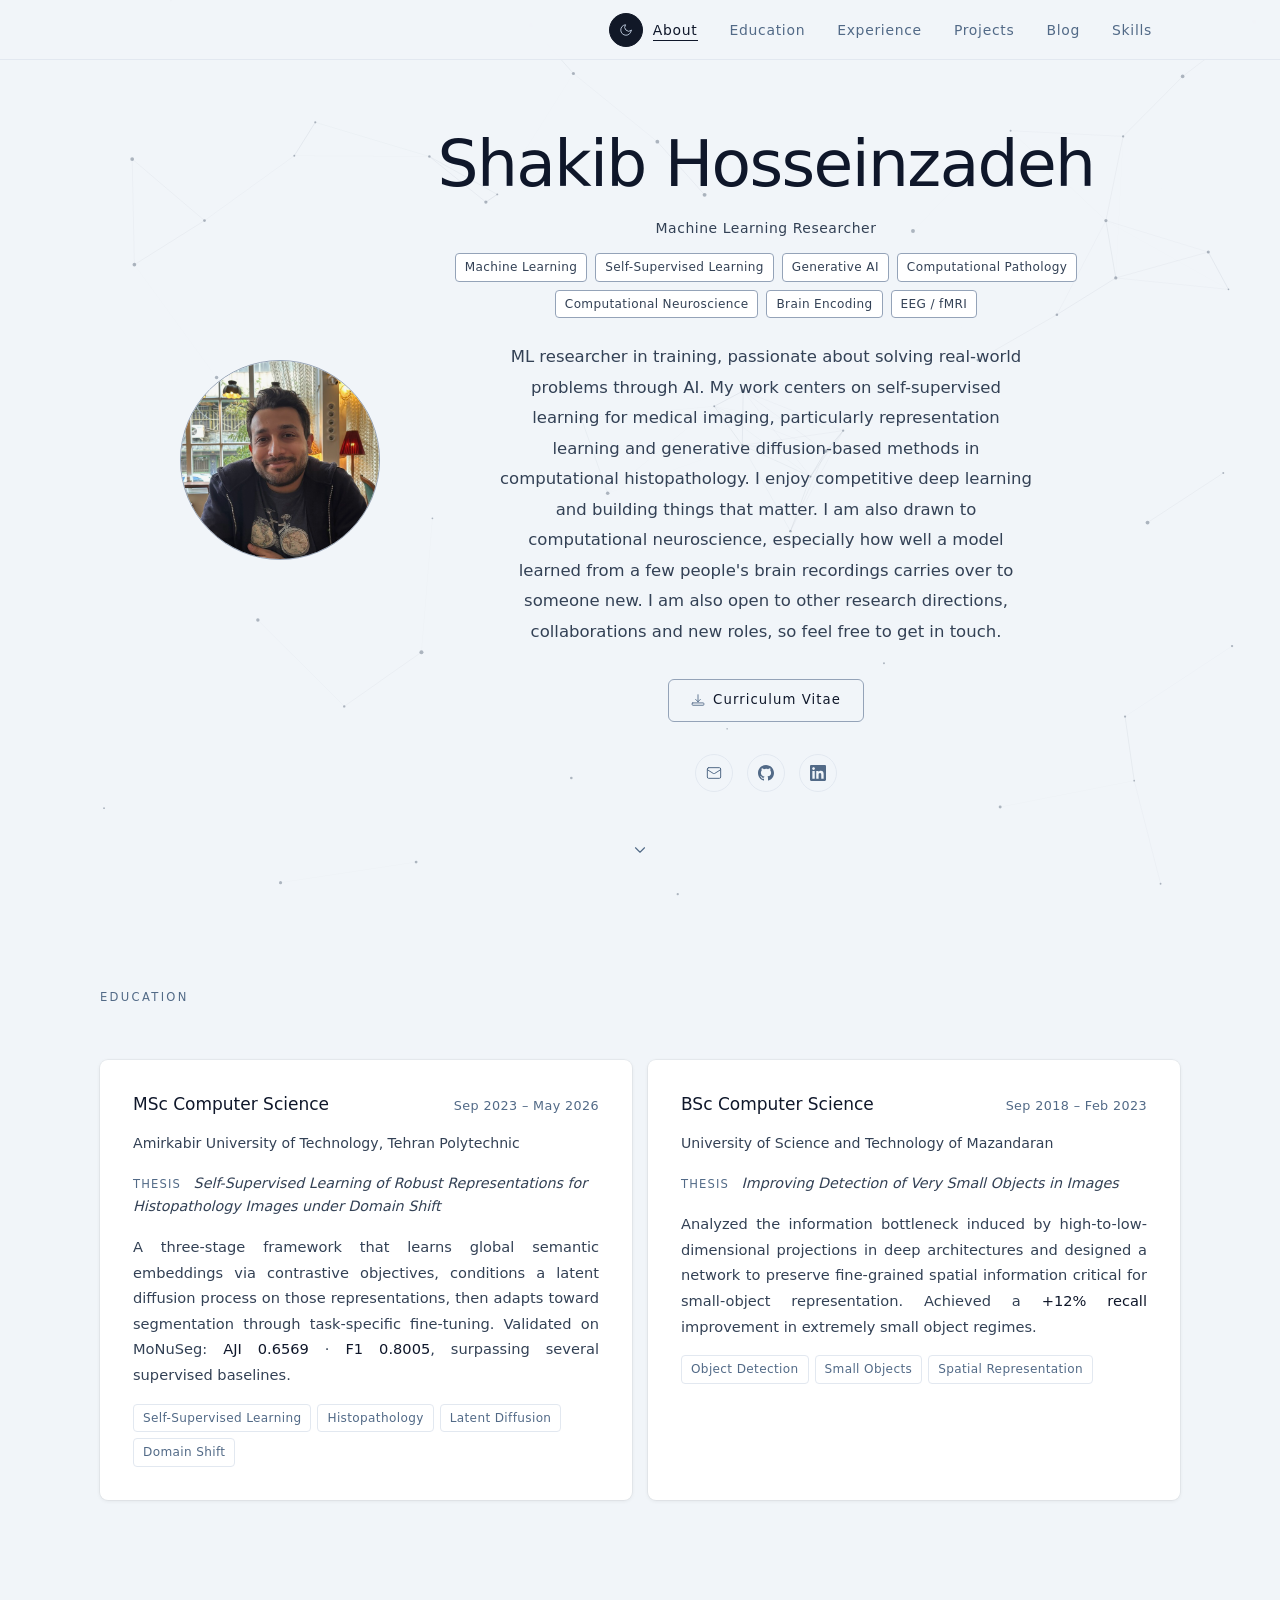
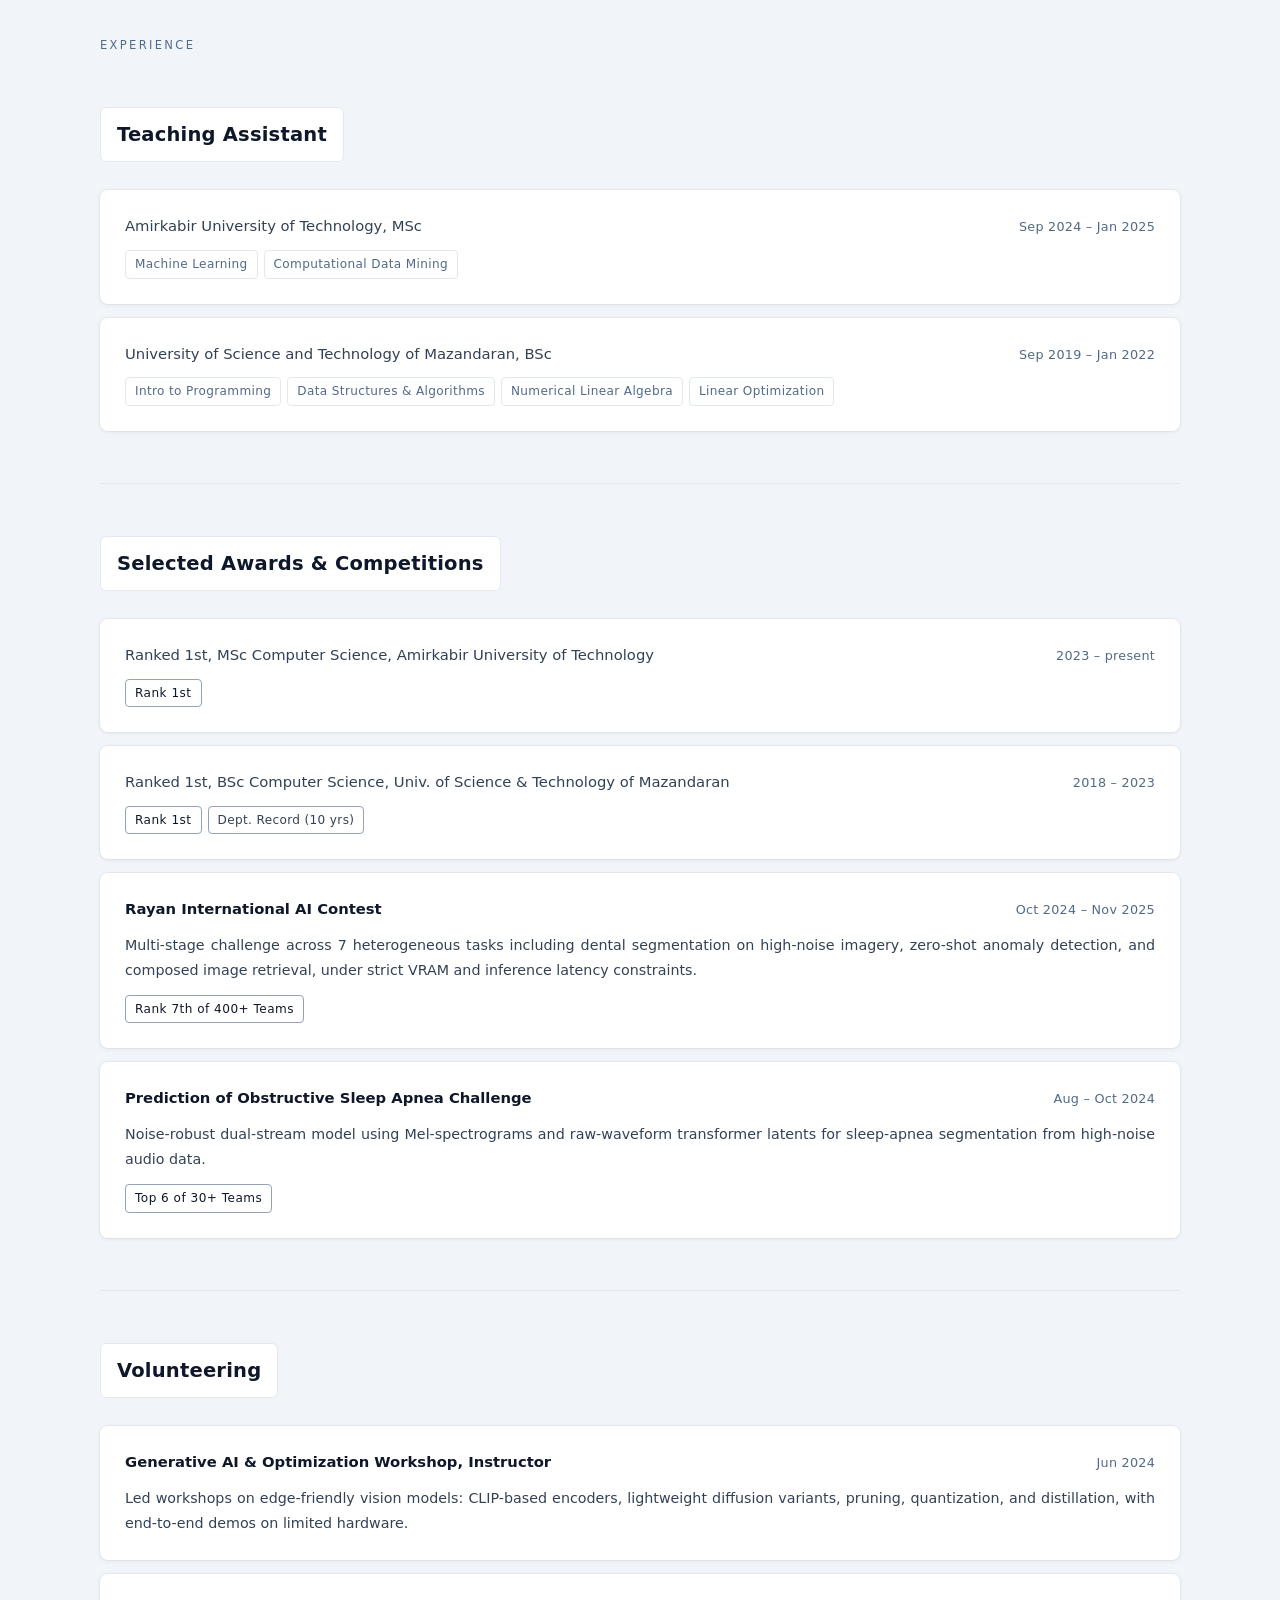
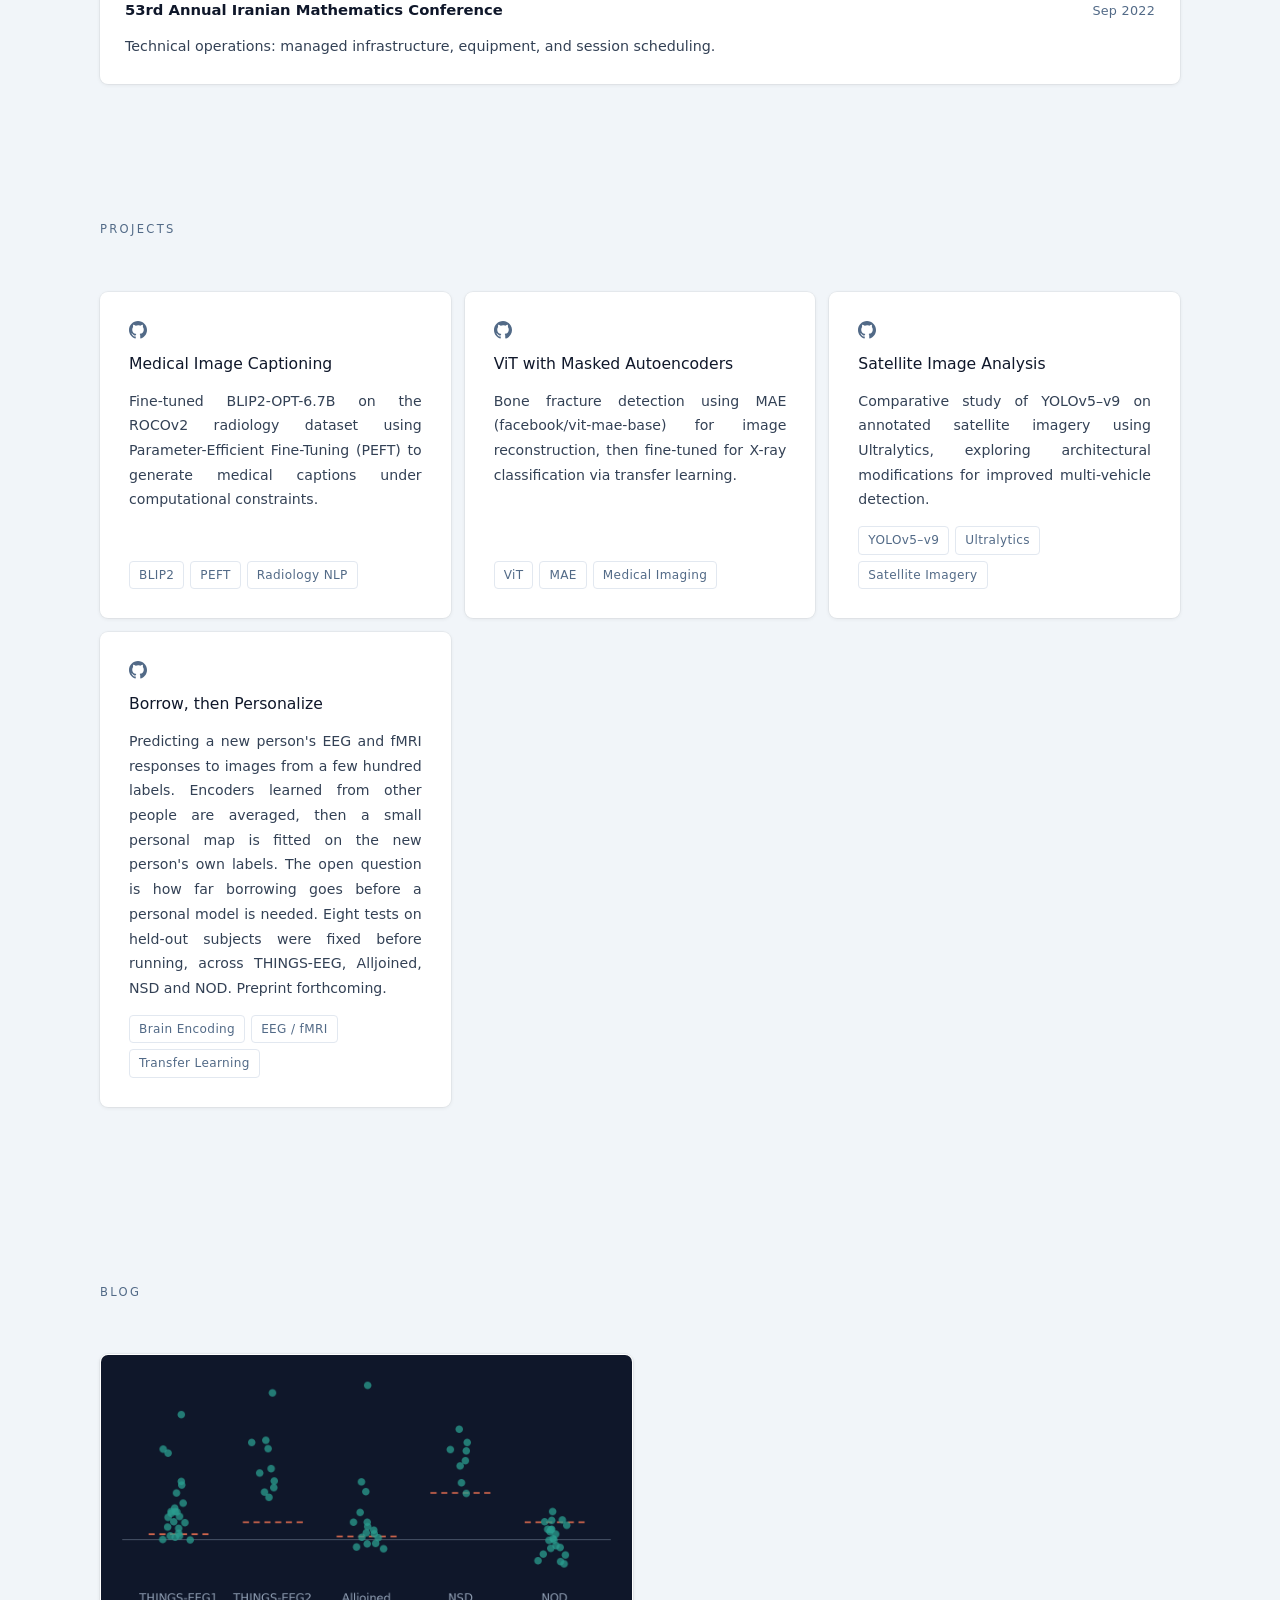
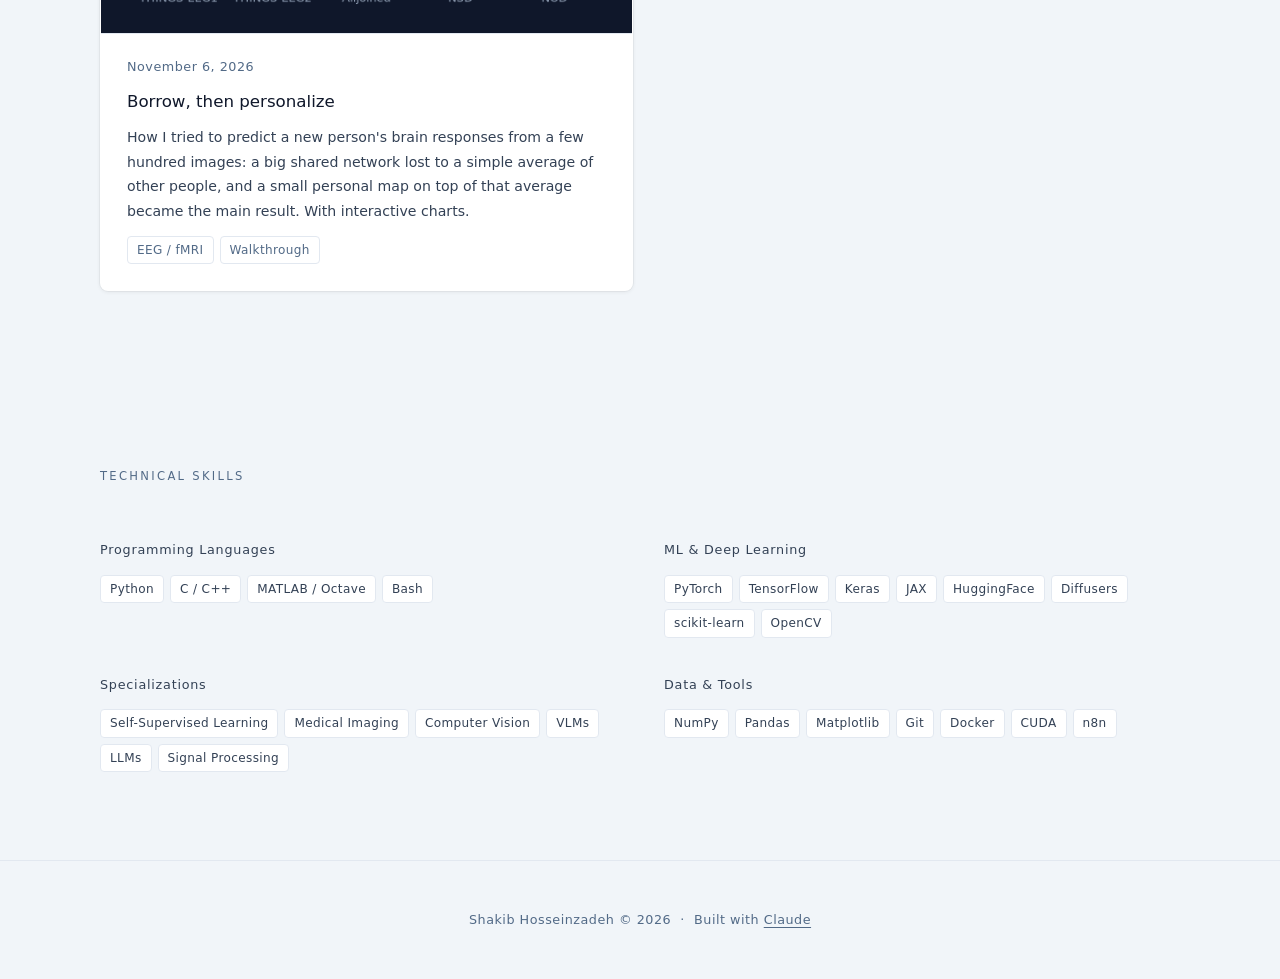
==== commit 4156c625: "Revert "Redesign Education as a timeline; clearer section and group titles; fix contrast and reveal"" ====
--- a/index.html
+++ b/index.html
@@ -124,7 +124,7 @@
             <p class="card-inst">Amirkabir University of Technology, Tehran Polytechnic</p>
             <p class="card-thesis">
               <span class="thesis-label">Thesis</span>
-              Self-Supervised Contrastive Conditioning for Latent Diffusion-Based Histopathology Segmentation
+              Self-Supervised Learning of Robust Representations for Histopathology Images under Domain Shift
             </p>
             <p class="card-desc">
               A three-stage framework that learns global semantic embeddings via contrastive objectives,
--- a/css/style.css
+++ b/css/style.css
@@ -8,7 +8,7 @@
   --border-hover: #3a3a3a;
   --text-1:       #f1f5f9;
   --text-2:       #a0b4c8;
-  --text-3:       #94a3b8;
+  --text-3:       #64748b;
   --nav-h:        60px;
   --max-w:        1080px;
   --pad-section:  88px;
@@ -43,7 +43,9 @@
   box-shadow: 0 1px 4px rgba(0,0,0,0.07), 0 0 0 1px rgba(0,0,0,0.04);
 }
 
-[data-theme="light"] .project-card:hover {
+[data-theme="light"] .card:hover,
+[data-theme="light"] .project-card:hover,
+[data-theme="light"] .exp-item:hover {
   border-color: transparent;
   box-shadow: 0 4px 18px rgba(0,0,0,0.1), 0 0 0 1px rgba(0,0,0,0.05);
 }
@@ -472,6 +474,10 @@
   transition: border-color 0.25s ease, transform 0.25s ease;
 }
 
+.card:hover {
+  border-color: var(--border-hover);
+  transform: translateY(-2px);
+}
 
 .card-header {
   display: flex;
@@ -532,7 +538,7 @@
   font-size: 0.86rem;
   color: var(--text-2);
   line-height: 1.75;
-  text-align: left;
+  text-align: justify;
 }
 
 .badge-row {
@@ -586,14 +592,16 @@
 }
 
 .exp-role {
-  display: block;
-  font-size: 1.3rem;
-  font-weight: 600;
+  font-size: 1.15rem;
+  font-weight: 650;
   letter-spacing: 0.01em;
   color: var(--text-1);
-  border-bottom: 2px solid var(--text-1);
-  padding: 0 0 10px;
-  margin-bottom: 24px;
+  background: var(--surface);
+  border: 1px solid var(--border);
+  border-radius: 6px;
+  padding: 10px 16px;
+  margin-bottom: 28px;
+  display: inline-block;
 }
 
 a.badge-solid {
@@ -622,6 +630,10 @@
   transition: border-color 0.25s ease, transform 0.25s ease;
 }
 
+.exp-item:hover {
+  border-color: var(--border-hover);
+  transform: translateY(-2px);
+}
 
 .exp-item-head {
   display: flex;
@@ -631,9 +643,8 @@
 }
 
 .exp-inst {
-  font-size: 0.92rem;
-  font-weight: 600;
-  color: var(--text-1);
+  font-size: 0.87rem;
+  color: var(--text-2);
   line-height: 1.5;
 }
 
@@ -649,7 +660,7 @@
   font-size: 0.84rem;
   color: var(--text-2);
   line-height: 1.75;
-  text-align: left;
+  text-align: justify;
 }
 
 .exp-event {
@@ -709,7 +720,7 @@
   color: var(--text-2);
   line-height: 1.75;
   flex: 1;
-  text-align: left;
+  text-align: justify;
 }
 
 /* =========================================
@@ -984,80 +995,3 @@
 
   .project-card { padding: 22px; }
 }
-
-h2.section-label { margin: 0 0 52px; }
-
-/* ---- Reveal on cards: keep the fade and the stagger delay ---- */
-.card.reveal, .project-card.reveal, .blog-card.reveal {
-  transition: opacity .65s ease, transform .65s ease, border-color .25s ease;
-  transition-delay: var(--delay, 0ms);
-}
-
-
-/* ---- Education timeline ---- */
-.timeline {
-  list-style: none;
-  margin: 0;
-  padding: 0;
-  display: grid;
-  gap: 20px;
-}
-.timeline-item {
-  display: grid;
-  grid-template-columns: 170px 1fr;
-  gap: 28px;
-  padding: 24px;
-  background: var(--surface);
-  border: 1px solid var(--border);
-  border-radius: 10px;
-}
-.timeline-when {
-  display: flex;
-  flex-direction: column;
-  gap: 10px;
-  align-items: flex-start;
-}
-.timeline-years {
-  font-size: 0.85rem;
-  font-weight: 600;
-  color: var(--text-1);
-  font-variant-numeric: tabular-nums;
-}
-.timeline-badge {
-  font-size: 0.7rem;
-  letter-spacing: 0.04em;
-  color: var(--text-2);
-  border: 1px solid var(--border-hover);
-  border-radius: 4px;
-  padding: 3px 9px;
-}
-.timeline-title {
-  font-size: 1.15rem;
-  font-weight: 650;
-  color: var(--text-1);
-  margin: 0 0 4px;
-}
-.timeline-inst {
-  font-size: 0.9rem;
-  color: var(--text-2);
-  margin: 0 0 12px;
-}
-.timeline-thesis {
-  font-size: 0.9rem;
-  color: var(--text-1);
-  margin: 0 0 10px;
-  line-height: 1.6;
-}
-.timeline-desc {
-  font-size: 0.9rem;
-  color: var(--text-2);
-  line-height: 1.7;
-  margin: 0 0 14px;
-}
-.timeline-desc strong {
-  color: var(--text-1);
-  font-weight: 600;
-}
-@media (max-width: 640px) {
-  .timeline-item { grid-template-columns: 1fr; gap: 14px; padding: 20px; }
-}
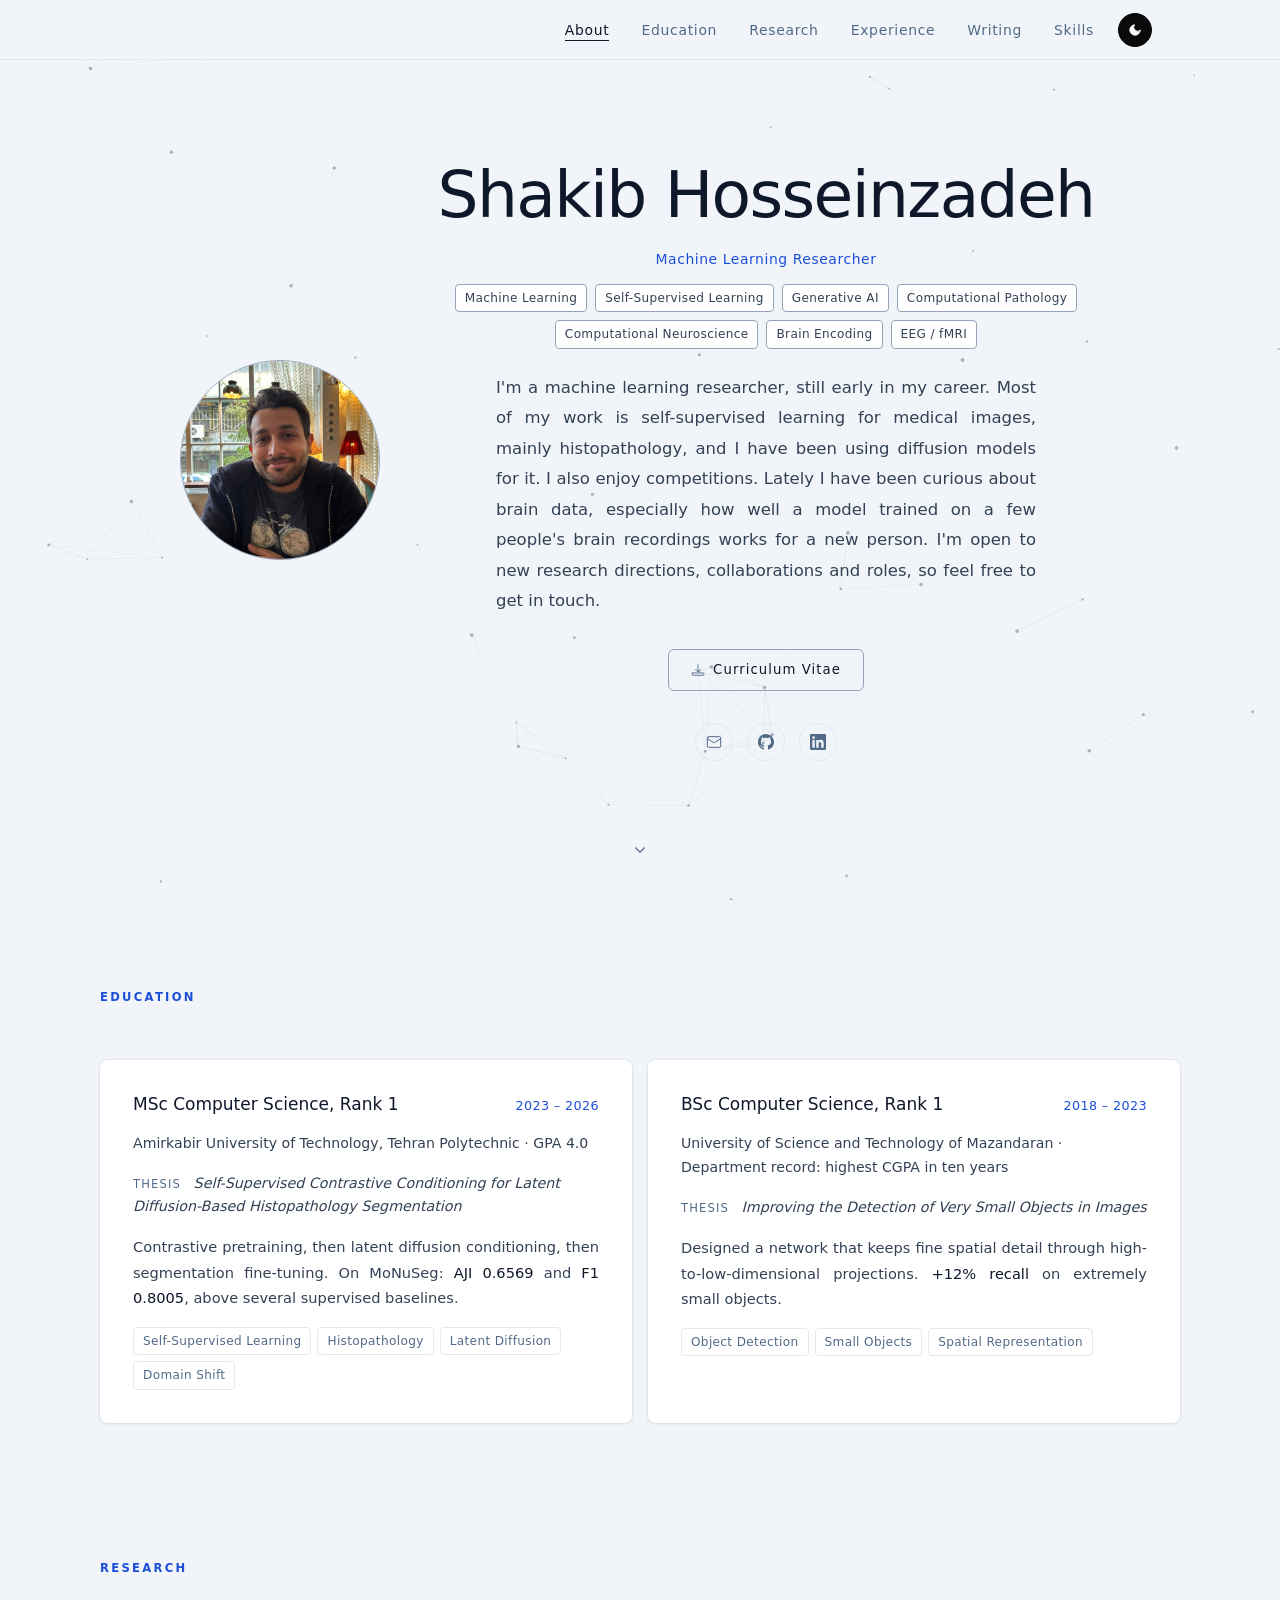
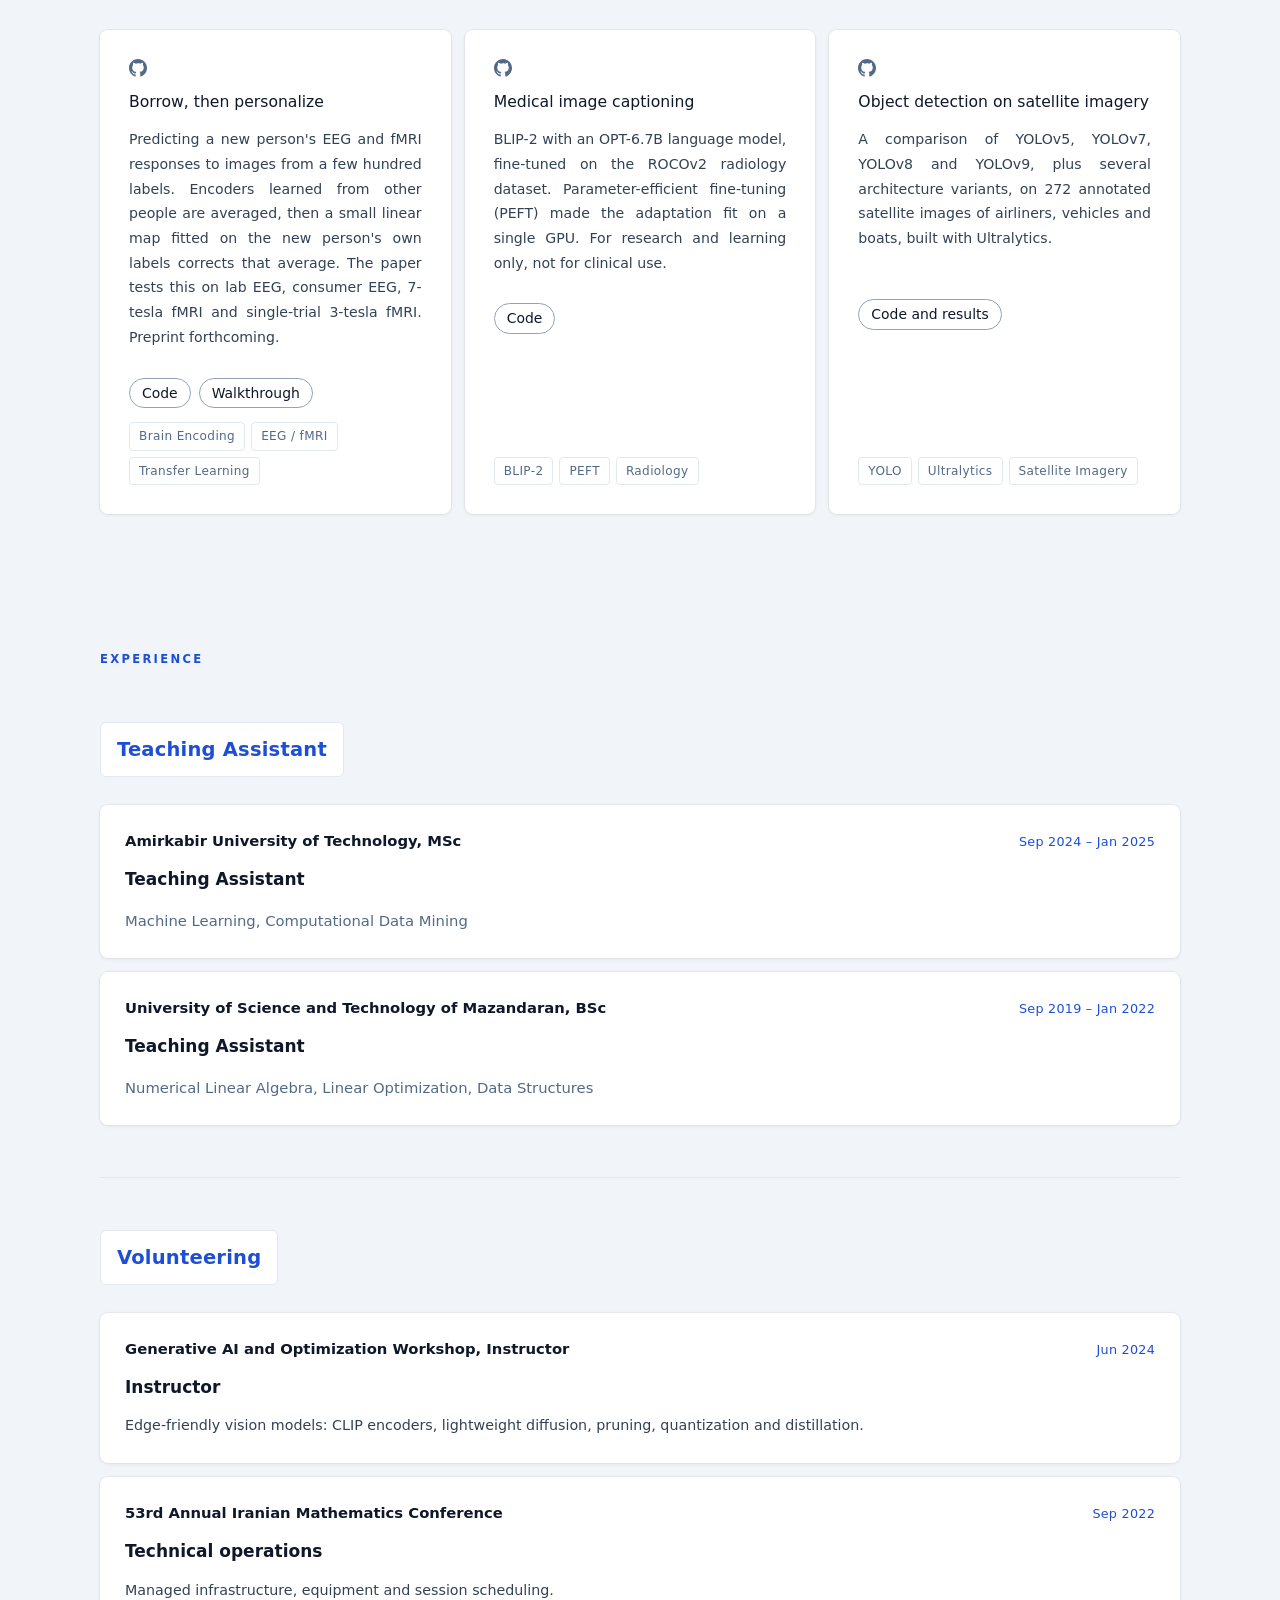
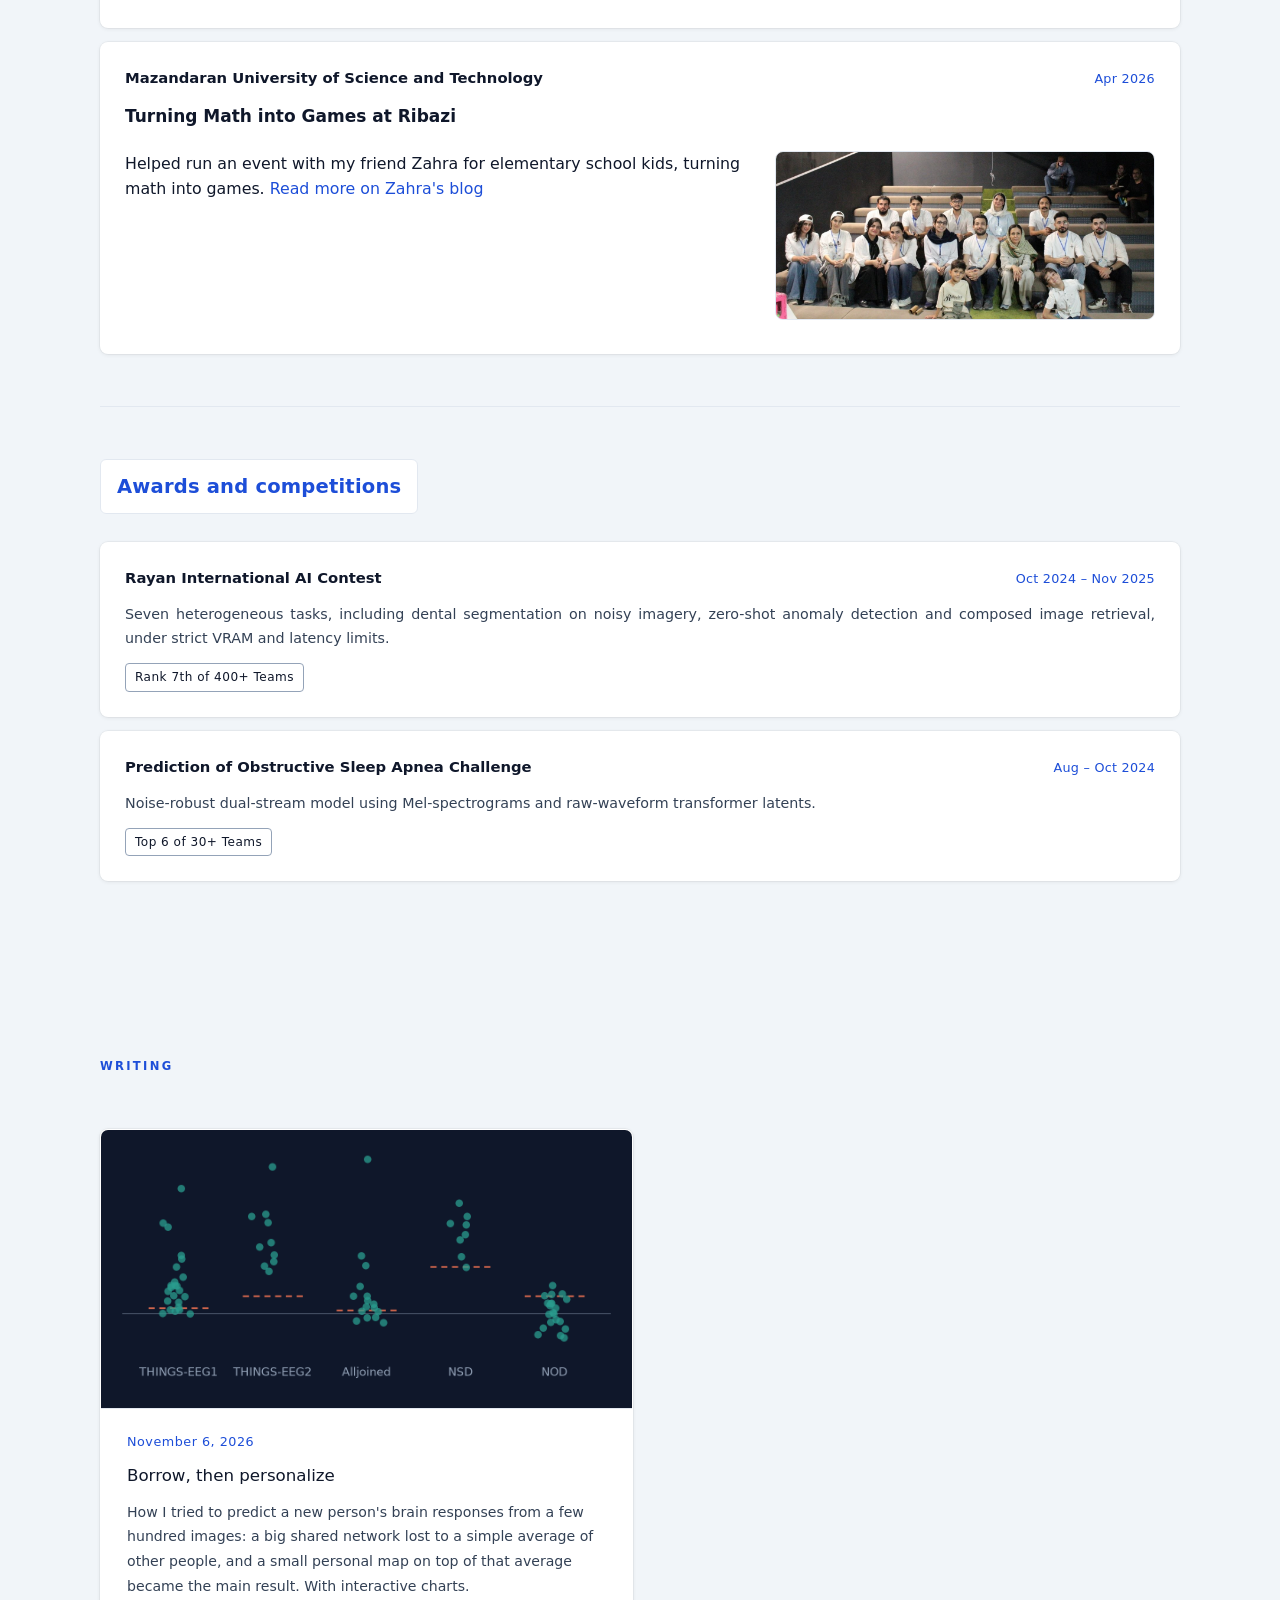
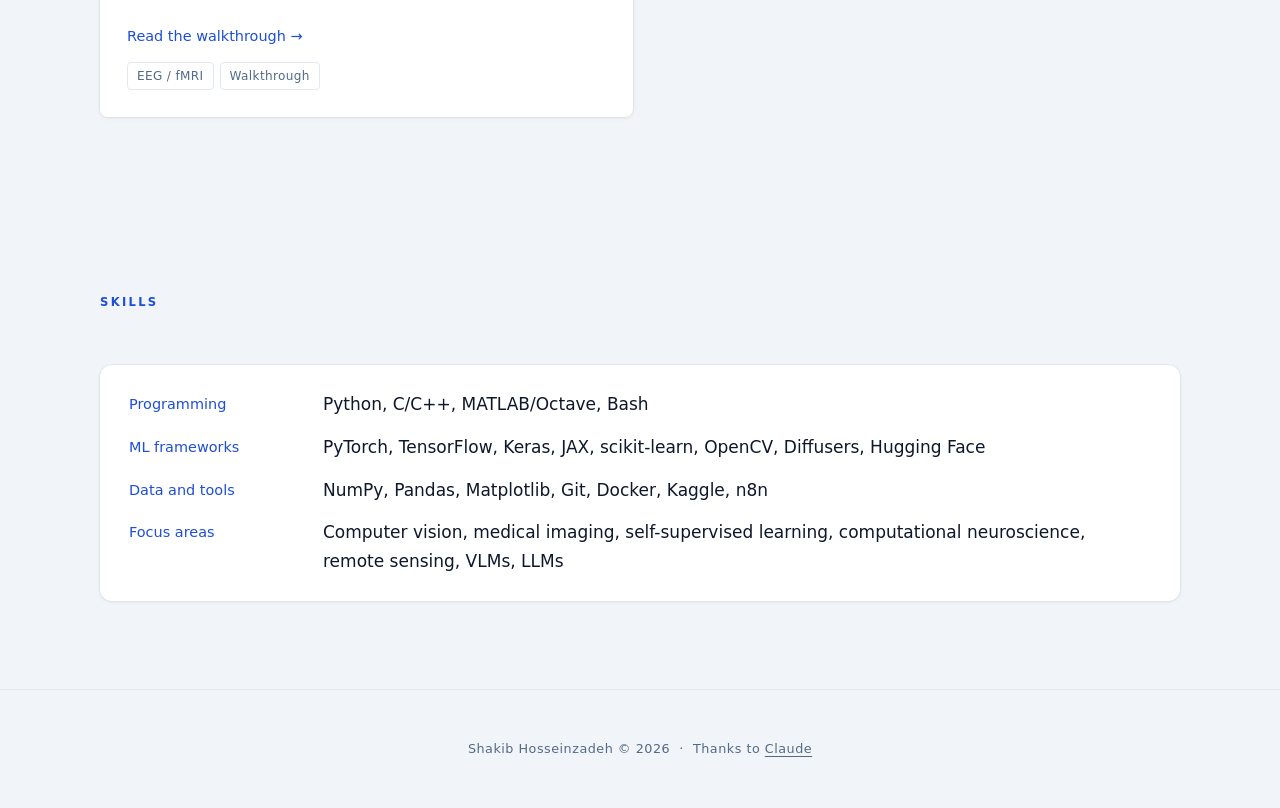
==== commit 9ecf5dff: "Redesign home page: single column, live-site style with blue accents - Sections in order: Education," ====
--- a/index.html
+++ b/index.html
@@ -5,11 +5,11 @@
   <meta name="viewport" content="width=device-width, initial-scale=1.0">
   <title>Shakib Hosseinzadeh</title>
   <meta name="description" content="Shakib Hosseinzadeh: Machine Learning Researcher. Self-Supervised Learning, Generative AI, Computational Pathology.">
-  <link rel="icon" type="image/svg+xml" href="/assets/icons/favicon.svg">
-  <link rel="icon" type="image/png" sizes="32x32" href="/assets/icons/favicon-32.png">
-  <link rel="icon" href="/favicon.ico" sizes="any">
-  <link rel="apple-touch-icon" href="/assets/icons/apple-touch-icon.png">
-  <link rel="stylesheet" href="css/style.css">
+  <link rel="icon" type="image/svg+xml" href="assets/icons/favicon.svg">
+  <link rel="icon" type="image/png" sizes="32x32" href="assets/icons/favicon-32.png">
+  <link rel="icon" href="favicon.ico" sizes="any">
+  <link rel="apple-touch-icon" href="assets/icons/apple-touch-icon.png">
+  <link rel="stylesheet" href="css/style.css?v=20261121j">
   <script>
     document.documentElement.setAttribute(
       'data-theme', localStorage.getItem('theme') || 'light'
@@ -37,12 +37,12 @@
           <span></span><span></span><span></span>
         </button>
         <ul class="nav-links" id="nav-links">
-          <li><a href="#about"      data-section="about">About</a></li>
-          <li><a href="#education"  data-section="education">Education</a></li>
+          <li><a href="#about" data-section="about">About</a></li>
+          <li><a href="#education" data-section="education">Education</a></li>
+          <li><a href="#projects" data-section="projects">Research</a></li>
           <li><a href="#experience" data-section="experience">Experience</a></li>
-          <li><a href="#projects"   data-section="projects">Projects</a></li>
-          <li><a href="#blog"       data-section="blog">Blog</a></li>
-          <li><a href="#skills"     data-section="skills">Skills</a></li>
+          <li><a href="#blog" data-section="blog">Writing</a></li>
+          <li><a href="#skills" data-section="skills">Skills</a></li>
         </ul>
       </div>
     </div>
@@ -69,11 +69,7 @@
             <span class="tag">EEG / fMRI</span>
           </div>
           <p class="hero-bio reveal" style="--delay:180ms">
-            ML researcher in training, passionate about solving real-world problems through AI.
-            My work centers on self-supervised learning for medical imaging, particularly
-            representation learning and generative diffusion-based methods in computational
-            histopathology. I enjoy competitive deep learning and building things that matter.
-            I am also drawn to computational neuroscience, especially how well a model learned from a few people's brain recordings carries over to someone new. I am also open to other research directions, collaborations and new roles, so feel free to get in touch.
+            I'm a machine learning researcher, still early in my career. Most of my work is self-supervised learning for medical images, mainly histopathology, and I have been using diffusion models for it. I also enjoy competitions. Lately I have been curious about brain data, especially how well a model trained on a few people's brain recordings works for a new person. I'm open to new research directions, collaborations and roles, so feel free to get in touch.
           </p>
           <div class="hero-ctas reveal" style="--delay:240ms">
             <a href="https://drive.google.com/file/d/1HjqZ75XX8GGJJk9LTeDRFQj_BaLfZWsD/view?usp=sharing" class="cv-btn" target="_blank" rel="noopener">
@@ -110,155 +106,102 @@
       </div>
     </section>
 
-    <!-- ============ EDUCATION ============ -->
-    <section id="education">
-      <div class="section-inner">
-        <p class="section-label reveal">Education</p>
-        <div class="edu-grid">
-
-          <div class="card reveal">
+  <section id="education">
+    <div class="section-inner">
+      <p class="section-label reveal">Education</p>
+      <div class="edu-grid">
+          <div class="card reveal" style="--delay:0ms">
             <div class="card-header">
-              <span class="card-degree">MSc Computer Science</span>
-              <span class="card-date">Sep 2023 – May 2026</span>
-            </div>
-            <p class="card-inst">Amirkabir University of Technology, Tehran Polytechnic</p>
+              <span class="card-degree">MSc Computer Science, Rank 1</span>
+              <span class="card-date">2023 – 2026</span>
+            </div>
+            <p class="card-inst">Amirkabir University of Technology, Tehran Polytechnic · GPA 4.0</p>
             <p class="card-thesis">
               <span class="thesis-label">Thesis</span>
-              Self-Supervised Learning of Robust Representations for Histopathology Images under Domain Shift
+              Self-Supervised Contrastive Conditioning for Latent Diffusion-Based Histopathology Segmentation
             </p>
-            <p class="card-desc">
-              A three-stage framework that learns global semantic embeddings via contrastive objectives,
-              conditions a latent diffusion process on those representations, then adapts toward
-              segmentation through task-specific fine-tuning. Validated on MoNuSeg:
-              <span class="metric">AJI 0.6569</span> &middot; <span class="metric">F1 0.8005</span>,
-              surpassing several supervised baselines.
-            </p>
-            <div class="tags">
-              <span class="tag">Self-Supervised Learning</span>
-              <span class="tag">Histopathology</span>
-              <span class="tag">Latent Diffusion</span>
-              <span class="tag">Domain Shift</span>
-            </div>
-          </div>
-
+            <p class="card-desc">Contrastive pretraining, then latent diffusion conditioning, then segmentation fine-tuning. On MoNuSeg: <span class="metric">AJI 0.6569</span> and <span class="metric">F1 0.8005</span>, above several supervised baselines.</p>
+            <div class="tags"><span class="tag">Self-Supervised Learning</span><span class="tag">Histopathology</span><span class="tag">Latent Diffusion</span><span class="tag">Domain Shift</span></div>
+          </div>
           <div class="card reveal" style="--delay:120ms">
             <div class="card-header">
-              <span class="card-degree">BSc Computer Science</span>
-              <span class="card-date">Sep 2018 – Feb 2023</span>
-            </div>
-            <p class="card-inst">University of Science and Technology of Mazandaran</p>
+              <span class="card-degree">BSc Computer Science, Rank 1</span>
+              <span class="card-date">2018 – 2023</span>
+            </div>
+            <p class="card-inst">University of Science and Technology of Mazandaran · Department record: highest CGPA in ten years</p>
             <p class="card-thesis">
               <span class="thesis-label">Thesis</span>
-              Improving Detection of Very Small Objects in Images
+              Improving the Detection of Very Small Objects in Images
             </p>
-            <p class="card-desc">
-              Analyzed the information bottleneck induced by high-to-low-dimensional projections
-              in deep architectures and designed a network to preserve fine-grained spatial
-              information critical for small-object representation.
-              Achieved a <span class="metric">+12% recall</span> improvement in extremely small object regimes.
-            </p>
-            <div class="tags">
-              <span class="tag">Object Detection</span>
-              <span class="tag">Small Objects</span>
-              <span class="tag">Spatial Representation</span>
-            </div>
-          </div>
-
-        </div>
-      </div>
-    </section>
-
-    <!-- ============ EXPERIENCE ============ -->
-    <section id="experience">
-      <div class="section-inner">
-        <p class="section-label reveal">Experience</p>
+            <p class="card-desc">Designed a network that keeps fine spatial detail through high-to-low-dimensional projections. <span class="metric">+12% recall</span> on extremely small objects.</p>
+            <div class="tags"><span class="tag">Object Detection</span><span class="tag">Small Objects</span><span class="tag">Spatial Representation</span></div>
+          </div>
+      </div>
+    </div>
+  </section>
+
+  <section id="projects">
+    <div class="section-inner">
+      <p class="section-label reveal">Research</p>
+      <div class="projects-grid">
+          <div class="project-card reveal" style="--delay:0ms">
+            <svg class="gh-icon" viewBox="0 0 24 24" fill="currentColor" xmlns="http://www.w3.org/2000/svg">
+              <path d="M12 0C5.374 0 0 5.373 0 12c0 5.302 3.438 9.8 8.207 11.387.599.111.793-.261.793-.577v-2.234c-3.338.726-4.033-1.416-4.033-1.416-.546-1.387-1.333-1.756-1.333-1.756-1.089-.745.083-.729.083-.729 1.205.084 1.839 1.237 1.839 1.237 1.07 1.834 2.807 1.304 3.492.997.107-.775.418-1.305.762-1.604-2.665-.305-5.467-1.334-5.467-5.931 0-1.311.469-2.381 1.236-3.221-.124-.303-.535-1.524.117-3.176 0 0 1.008-.322 3.301 1.23A11.509 11.509 0 0 1 12 5.803c1.02.005 2.047.138 3.006.404 2.291-1.552 3.297-1.23 3.297-1.23.653 1.653.242 2.874.118 3.176.77.84 1.235 1.911 1.235 3.221 0 4.609-2.807 5.624-5.479 5.921.43.372.823 1.102.823 2.222v3.293c0 .319.192.694.801.576C20.566 21.797 24 17.3 24 12c0-6.627-5.373-12-12-12z"/>
+            </svg>
+            <h3>Borrow, then personalize</h3>
+            <p>Predicting a new person's EEG and fMRI responses to images from a few hundred labels. Encoders learned from other people are averaged, then a small linear map fitted on the new person's own labels corrects that average. The paper tests this on lab EEG, consumer EEG, 7-tesla fMRI and single-trial 3-tesla fMRI. Preprint forthcoming.</p>
+            <p class="card-links"><a href="https://github.com/Shakkak/Borrow-then-Personalize-EEG-fMRI-Brain-Encoding-with-Limited-Labels" target="_blank" rel="noopener">Code</a> <a href="projects/posts/eeg-fmri-borrow-personalize/">Walkthrough</a></p>
+            <div class="tags"><span class="tag">Brain Encoding</span><span class="tag">EEG / fMRI</span><span class="tag">Transfer Learning</span></div>
+          </div>
+          <div class="project-card reveal" style="--delay:100ms">
+            <svg class="gh-icon" viewBox="0 0 24 24" fill="currentColor" xmlns="http://www.w3.org/2000/svg">
+              <path d="M12 0C5.374 0 0 5.373 0 12c0 5.302 3.438 9.8 8.207 11.387.599.111.793-.261.793-.577v-2.234c-3.338.726-4.033-1.416-4.033-1.416-.546-1.387-1.333-1.756-1.333-1.756-1.089-.745.083-.729.083-.729 1.205.084 1.839 1.237 1.839 1.237 1.07 1.834 2.807 1.304 3.492.997.107-.775.418-1.305.762-1.604-2.665-.305-5.467-1.334-5.467-5.931 0-1.311.469-2.381 1.236-3.221-.124-.303-.535-1.524.117-3.176 0 0 1.008-.322 3.301 1.23A11.509 11.509 0 0 1 12 5.803c1.02.005 2.047.138 3.006.404 2.291-1.552 3.297-1.23 3.297-1.23.653 1.653.242 2.874.118 3.176.77.84 1.235 1.911 1.235 3.221 0 4.609-2.807 5.624-5.479 5.921.43.372.823 1.102.823 2.222v3.293c0 .319.192.694.801.576C20.566 21.797 24 17.3 24 12c0-6.627-5.373-12-12-12z"/>
+            </svg>
+            <h3>Medical image captioning</h3>
+            <p>BLIP-2 with an OPT-6.7B language model, fine-tuned on the ROCOv2 radiology dataset. Parameter-efficient fine-tuning (PEFT) made the adaptation fit on a single GPU. For research and learning only, not for clinical use.</p>
+            <p class="card-links"><a href="https://github.com/Shakkak/Medical-Image-Captioning-blip2-opt-6.7b" target="_blank" rel="noopener">Code</a></p>
+            <div class="tags"><span class="tag">BLIP-2</span><span class="tag">PEFT</span><span class="tag">Radiology</span></div>
+          </div>
+          <div class="project-card reveal" style="--delay:200ms">
+            <svg class="gh-icon" viewBox="0 0 24 24" fill="currentColor" xmlns="http://www.w3.org/2000/svg">
+              <path d="M12 0C5.374 0 0 5.373 0 12c0 5.302 3.438 9.8 8.207 11.387.599.111.793-.261.793-.577v-2.234c-3.338.726-4.033-1.416-4.033-1.416-.546-1.387-1.333-1.756-1.333-1.756-1.089-.745.083-.729.083-.729 1.205.084 1.839 1.237 1.839 1.237 1.07 1.834 2.807 1.304 3.492.997.107-.775.418-1.305.762-1.604-2.665-.305-5.467-1.334-5.467-5.931 0-1.311.469-2.381 1.236-3.221-.124-.303-.535-1.524.117-3.176 0 0 1.008-.322 3.301 1.23A11.509 11.509 0 0 1 12 5.803c1.02.005 2.047.138 3.006.404 2.291-1.552 3.297-1.23 3.297-1.23.653 1.653.242 2.874.118 3.176.77.84 1.235 1.911 1.235 3.221 0 4.609-2.807 5.624-5.479 5.921.43.372.823 1.102.823 2.222v3.293c0 .319.192.694.801.576C20.566 21.797 24 17.3 24 12c0-6.627-5.373-12-12-12z"/>
+            </svg>
+            <h3>Object detection on satellite imagery</h3>
+            <p>A comparison of YOLOv5, YOLOv7, YOLOv8 and YOLOv9, plus several architecture variants, on 272 annotated satellite images of airliners, vehicles and boats, built with Ultralytics.</p>
+            <p class="card-links"><a href="https://github.com/Shakkak/Results-of-Satellite-Image-Analysis-Using-YOLO-And-Ultralytics" target="_blank" rel="noopener">Code and results</a></p>
+            <div class="tags"><span class="tag">YOLO</span><span class="tag">Ultralytics</span><span class="tag">Satellite Imagery</span></div>
+          </div>
+      </div>
+    </div>
+  </section>
+
+  <section id="experience">
+    <div class="section-inner">
+      <p class="section-label reveal">Experience</p>
 
         <div class="exp-group reveal">
           <h3 class="exp-role">Teaching Assistant</h3>
           <div class="exp-items">
-
-            <div class="exp-item">
+            <div class="exp-item reveal" style="--delay:0ms">
               <div class="exp-item-head">
                 <span class="exp-inst">Amirkabir University of Technology, MSc</span>
                 <span class="exp-date">Sep 2024 – Jan 2025</span>
               </div>
-              <div class="tags">
-                <span class="tag">Machine Learning</span>
-                <span class="tag">Computational Data Mining</span>
-              </div>
-            </div>
-
-            <div class="exp-item">
+              <h4 class="exp-title">Teaching Assistant</h4>
+              <p class="exp-detail">Machine Learning, Computational Data Mining</p>
+              
+              
+            </div>
+            <div class="exp-item reveal" style="--delay:80ms">
               <div class="exp-item-head">
                 <span class="exp-inst">University of Science and Technology of Mazandaran, BSc</span>
                 <span class="exp-date">Sep 2019 – Jan 2022</span>
               </div>
-              <div class="tags">
-                <span class="tag">Intro to Programming</span>
-                <span class="tag">Data Structures &amp; Algorithms</span>
-                <span class="tag">Numerical Linear Algebra</span>
-                <span class="tag">Linear Optimization</span>
-              </div>
-            </div>
-
-          </div>
-        </div>
-
-        <div class="exp-divider"></div>
-
-        <div class="exp-group reveal">
-          <h3 class="exp-role">Selected Awards &amp; Competitions</h3>
-          <div class="exp-items">
-
-            <div class="exp-item exp-rank">
-              <div class="exp-item-head">
-                <span class="exp-inst">Ranked 1st, MSc Computer Science, Amirkabir University of Technology</span>
-                <span class="exp-date">2023 – present</span>
-              </div>
-              <div class="tags">
-                <span class="badge-solid">Rank 1st</span>
-              </div>
-            </div>
-
-            <div class="exp-item exp-rank">
-              <div class="exp-item-head">
-                <span class="exp-inst">Ranked 1st, BSc Computer Science, Univ. of Science &amp; Technology of Mazandaran</span>
-                <span class="exp-date">2018 – 2023</span>
-              </div>
-              <div class="tags">
-                <span class="badge-solid">Rank 1st</span>
-                <span class="badge">Dept. Record (10 yrs)</span>
-              </div>
-            </div>
-
-            <div class="exp-item">
-              <div class="exp-item-head">
-                <span class="exp-inst exp-event">Rayan International AI Contest</span>
-                <span class="exp-date">Oct 2024 – Nov 2025</span>
-              </div>
-              <p class="exp-desc">
-                Multi-stage challenge across 7 heterogeneous tasks including dental segmentation
-                on high-noise imagery, zero-shot anomaly detection, and composed image retrieval, under strict VRAM and inference latency constraints.
-              </p>
-              <div class="tags">
-                <a class="badge-solid" href="https://rayan.global/ai-ranking/" target="_blank" rel="noopener">Rank 7th of 400+ Teams</a>
-              </div>
-            </div>
-
-            <div class="exp-item">
-              <div class="exp-item-head">
-                <span class="exp-inst exp-event">Prediction of Obstructive Sleep Apnea Challenge</span>
-                <span class="exp-date">Aug – Oct 2024</span>
-              </div>
-              <p class="exp-desc">
-                Noise-robust dual-stream model using Mel-spectrograms and raw-waveform
-                transformer latents for sleep-apnea segmentation from high-noise audio data.
-              </p>
-              <div class="tags">
-                <span class="badge-solid">Top 6 of 30+ Teams</span>
-              </div>
-            </div>
-
+              <h4 class="exp-title">Teaching Assistant</h4>
+              <p class="exp-detail">Numerical Linear Algebra, Linear Optimization, Data Structures</p>
+              
+              
+            </div>
           </div>
         </div>
 
@@ -267,218 +210,112 @@
         <div class="exp-group reveal">
           <h3 class="exp-role">Volunteering</h3>
           <div class="exp-items">
-
-            <div class="exp-item">
-              <div class="exp-item-head">
-                <span class="exp-inst exp-event">Generative AI &amp; Optimization Workshop, Instructor</span>
+            <div class="exp-item reveal" style="--delay:0ms">
+              <div class="exp-item-head">
+                <span class="exp-inst">Generative AI and Optimization Workshop, Instructor</span>
                 <span class="exp-date">Jun 2024</span>
               </div>
-              <p class="exp-desc">
-                Led workshops on edge-friendly vision models: CLIP-based encoders, lightweight
-                diffusion variants, pruning, quantization, and distillation, with end-to-end demos
-                on limited hardware.
-              </p>
-            </div>
-
-            <div class="exp-item">
-              <div class="exp-item-head">
-                <span class="exp-inst exp-event">53rd Annual Iranian Mathematics Conference</span>
+              <h4 class="exp-title">Instructor</h4>
+              
+              <p class="exp-desc">Edge-friendly vision models: CLIP encoders, lightweight diffusion, pruning, quantization and distillation.</p>
+              
+            </div>
+            <div class="exp-item reveal" style="--delay:80ms">
+              <div class="exp-item-head">
+                <span class="exp-inst">53rd Annual Iranian Mathematics Conference</span>
                 <span class="exp-date">Sep 2022</span>
               </div>
-              <p class="exp-desc">
-                Technical operations: managed infrastructure, equipment, and session scheduling.
-              </p>
-            </div>
-
+              <h4 class="exp-title">Technical operations</h4>
+              
+              <p class="exp-desc">Managed infrastructure, equipment and session scheduling.</p>
+              
+            </div>
+            <div class="exp-item reveal" style="--delay:160ms">
+              <div class="exp-item-head">
+                <span class="exp-inst">Mazandaran University of Science and Technology</span>
+                <span class="exp-date">Apr 2026</span>
+              </div>
+              <h4 class="exp-title">Turning Math into Games at Ribazi</h4>
+              <div class="event-split">
+              <div class="event-text">Helped run an event with my friend Zahra for elementary school kids, turning math into games. <a href="https://zahrakvrz.github.io/#blog:~:text=Turning%20Math%20into%20Games%20at%20Ribazi" target="_blank" rel="noopener">Read more on Zahra's blog</a></div>
+              <a class="thumb-link" href="assets/ribazi/fig5.jpg" target="_blank" rel="noopener" title="Open full size"><img class="exp-thumb" src="assets/ribazi/fig5.jpg" alt="Ribazi event: elementary school students playing math games"></a>
+            </div>
+            </div>
           </div>
         </div>
 
-      </div>
-    </section>
-
-    <!-- ============ PROJECTS ============ -->
-    <section id="projects">
-      <div class="section-inner">
-        <p class="section-label reveal">Projects</p>
-        <div class="projects-grid">
-
-          <a class="project-card reveal"
-             href="https://github.com/Shakkak/Medical-Image-Captioning-blip2-opt-6.7b"
-             target="_blank" rel="noopener">
-            <svg class="gh-icon" viewBox="0 0 24 24" fill="currentColor" xmlns="http://www.w3.org/2000/svg">
-              <path d="M12 0C5.374 0 0 5.373 0 12c0 5.302 3.438 9.8 8.207 11.387.599.111.793-.261.793-.577v-2.234c-3.338.726-4.033-1.416-4.033-1.416-.546-1.387-1.333-1.756-1.333-1.756-1.089-.745.083-.729.083-.729 1.205.084 1.839 1.237 1.839 1.237 1.07 1.834 2.807 1.304 3.492.997.107-.775.418-1.305.762-1.604-2.665-.305-5.467-1.334-5.467-5.931 0-1.311.469-2.381 1.236-3.221-.124-.303-.535-1.524.117-3.176 0 0 1.008-.322 3.301 1.23A11.509 11.509 0 0 1 12 5.803c1.02.005 2.047.138 3.006.404 2.291-1.552 3.297-1.23 3.297-1.23.653 1.653.242 2.874.118 3.176.77.84 1.235 1.911 1.235 3.221 0 4.609-2.807 5.624-5.479 5.921.43.372.823 1.102.823 2.222v3.293c0 .319.192.694.801.576C20.566 21.797 24 17.3 24 12c0-6.627-5.373-12-12-12z"/>
-            </svg>
-            <h3>Medical Image Captioning</h3>
-            <p>
-              Fine-tuned BLIP2-OPT-6.7B on the ROCOv2 radiology dataset using
-              Parameter-Efficient Fine-Tuning (PEFT) to generate medical captions
-              under computational constraints.
-            </p>
-            <div class="tags">
-              <span class="tag">BLIP2</span>
-              <span class="tag">PEFT</span>
-              <span class="tag">Radiology NLP</span>
-            </div>
-          </a>
-
-          <a class="project-card reveal" style="--delay:100ms"
-             href="https://github.com/Shakkak/ViT-With-Masked-Autoencoders-for-image-reconstruction-and-image-classification"
-             target="_blank" rel="noopener">
-            <svg class="gh-icon" viewBox="0 0 24 24" fill="currentColor" xmlns="http://www.w3.org/2000/svg">
-              <path d="M12 0C5.374 0 0 5.373 0 12c0 5.302 3.438 9.8 8.207 11.387.599.111.793-.261.793-.577v-2.234c-3.338.726-4.033-1.416-4.033-1.416-.546-1.387-1.333-1.756-1.333-1.756-1.089-.745.083-.729.083-.729 1.205.084 1.839 1.237 1.839 1.237 1.07 1.834 2.807 1.304 3.492.997.107-.775.418-1.305.762-1.604-2.665-.305-5.467-1.334-5.467-5.931 0-1.311.469-2.381 1.236-3.221-.124-.303-.535-1.524.117-3.176 0 0 1.008-.322 3.301 1.23A11.509 11.509 0 0 1 12 5.803c1.02.005 2.047.138 3.006.404 2.291-1.552 3.297-1.23 3.297-1.23.653 1.653.242 2.874.118 3.176.77.84 1.235 1.911 1.235 3.221 0 4.609-2.807 5.624-5.479 5.921.43.372.823 1.102.823 2.222v3.293c0 .319.192.694.801.576C20.566 21.797 24 17.3 24 12c0-6.627-5.373-12-12-12z"/>
-            </svg>
-            <h3>ViT with Masked Autoencoders</h3>
-            <p>
-              Bone fracture detection using MAE (facebook/vit-mae-base) for image
-              reconstruction, then fine-tuned for X-ray classification via transfer learning.
-            </p>
-            <div class="tags">
-              <span class="tag">ViT</span>
-              <span class="tag">MAE</span>
-              <span class="tag">Medical Imaging</span>
-            </div>
-          </a>
-
-          <a class="project-card reveal" style="--delay:200ms"
-             href="https://github.com/Shakkak/Satellite-Image-Analysis-Using-YOLO-And-Ultralytics"
-             target="_blank" rel="noopener">
-            <svg class="gh-icon" viewBox="0 0 24 24" fill="currentColor" xmlns="http://www.w3.org/2000/svg">
-              <path d="M12 0C5.374 0 0 5.373 0 12c0 5.302 3.438 9.8 8.207 11.387.599.111.793-.261.793-.577v-2.234c-3.338.726-4.033-1.416-4.033-1.416-.546-1.387-1.333-1.756-1.333-1.756-1.089-.745.083-.729.083-.729 1.205.084 1.839 1.237 1.839 1.237 1.07 1.834 2.807 1.304 3.492.997.107-.775.418-1.305.762-1.604-2.665-.305-5.467-1.334-5.467-5.931 0-1.311.469-2.381 1.236-3.221-.124-.303-.535-1.524.117-3.176 0 0 1.008-.322 3.301 1.23A11.509 11.509 0 0 1 12 5.803c1.02.005 2.047.138 3.006.404 2.291-1.552 3.297-1.23 3.297-1.23.653 1.653.242 2.874.118 3.176.77.84 1.235 1.911 1.235 3.221 0 4.609-2.807 5.624-5.479 5.921.43.372.823 1.102.823 2.222v3.293c0 .319.192.694.801.576C20.566 21.797 24 17.3 24 12c0-6.627-5.373-12-12-12z"/>
-            </svg>
-            <h3>Satellite Image Analysis</h3>
-            <p>
-              Comparative study of YOLOv5–v9 on annotated satellite imagery using Ultralytics,
-              exploring architectural modifications for improved multi-vehicle detection.
-            </p>
-            <div class="tags">
-              <span class="tag">YOLOv5–v9</span>
-              <span class="tag">Ultralytics</span>
-              <span class="tag">Satellite Imagery</span>
-            </div>
-          </a>
-
-
-          <a class="project-card reveal" style="--delay:300ms"
-             href="https://github.com/Shakkak/Borrow-then-Personalize-EEG-fMRI-Brain-Encoding-with-Limited-Labels"
-             target="_blank" rel="noopener">
-            <svg class="gh-icon" viewBox="0 0 24 24" fill="currentColor" xmlns="http://www.w3.org/2000/svg">
-              <path d="M12 0C5.374 0 0 5.373 0 12c0 5.302 3.438 9.8 8.207 11.387.599.111.793-.261.793-.577v-2.234c-3.338.726-4.033-1.416-4.033-1.416-.546-1.387-1.333-1.756-1.333-1.756-1.089-.745.083-.729.083-.729 1.205.084 1.839 1.237 1.839 1.237 1.07 1.834 2.807 1.304 3.492.997.107-.775.418-1.305.762-1.604-2.665-.305-5.467-1.334-5.467-5.931 0-1.311.469-2.381 1.236-3.221-.124-.303-.535-1.524.117-3.176 0 0 1.008-.322 3.301 1.23A11.509 11.509 0 0 1 12 5.803c1.02.005 2.047.138 3.006.404 2.291-1.552 3.297-1.23 3.297-1.23.653 1.653.242 2.874.118 3.176.77.84 1.235 1.911 1.235 3.221 0 4.609-2.807 5.624-5.479 5.921.43.372.823 1.102.823 2.222v3.293c0 .319.192.694.801.576C20.566 21.797 24 17.3 24 12c0-6.627-5.373-12-12-12z"/>
-            </svg>
-            <h3>Borrow, then Personalize</h3>
-            <p>
-              Predicting a new person's EEG and fMRI responses to images from a few
-              hundred labels. Encoders learned from other people are averaged, then a
-              small personal map is fitted on the new person's own labels. The open question
-              is how far borrowing goes before a personal model is needed. Eight tests on
-              held-out subjects were fixed before running, across THINGS-EEG, Alljoined,
-              NSD and NOD. Preprint forthcoming.
-            </p>
-            <div class="tags">
-              <span class="tag">Brain Encoding</span>
-              <span class="tag">EEG / fMRI</span>
-              <span class="tag">Transfer Learning</span>
-            </div>
-          </a>
-
-
+        <div class="exp-divider"></div>
+
+        <div class="exp-group reveal">
+          <h3 class="exp-role">Awards and competitions</h3>
+          <div class="exp-items">
+            <div class="exp-item reveal" style="--delay:0ms">
+              <div class="exp-item-head">
+                <span class="exp-inst">Rayan International AI Contest</span>
+                <span class="exp-date">Oct 2024 – Nov 2025</span>
+              </div>
+              <p class="exp-desc">Seven heterogeneous tasks, including dental segmentation on noisy imagery, zero-shot anomaly detection and composed image retrieval, under strict VRAM and latency limits.</p>
+              
+              
+              <div class="tags"><span class="badge-solid">Rank 7th of 400+ Teams</span></div>
+            </div>
+            <div class="exp-item reveal" style="--delay:80ms">
+              <div class="exp-item-head">
+                <span class="exp-inst">Prediction of Obstructive Sleep Apnea Challenge</span>
+                <span class="exp-date">Aug – Oct 2024</span>
+              </div>
+              <p class="exp-desc">Noise-robust dual-stream model using Mel-spectrograms and raw-waveform transformer latents.</p>
+              
+              
+              <div class="tags"><span class="badge-solid">Top 6 of 30+ Teams</span></div>
+            </div>
+          </div>
         </div>
-      </div>
-    </section>
-
-    <!-- ============ BLOG ============ -->
-    <section id="blog">
-      <div class="section-inner">
-        <p class="section-label reveal">Blog</p>
-        <div class="blog-grid">
-
-          <a class="blog-card reveal" href="projects/posts/eeg-fmri-borrow-personalize/">
-            <img class="blog-thumb" src="projects/posts/eeg-fmri-borrow-personalize/cover.png"
-                 alt="Each person's gain of the personal map over borrowing in five datasets" loading="lazy">
-            <div class="blog-body">
-              <p class="blog-date">November 6, 2026</p>
-              <h3>Borrow, then personalize</h3>
-              <p>
-                How I tried to predict a new person's brain responses from a few hundred images:
-                a big shared network lost to a simple average of other people, and a small personal
-                map on top of that average became the main result. With interactive charts.
-              </p>
-              <div class="tags">
-                <span class="tag">EEG / fMRI</span>
-                <span class="tag">Walkthrough</span>
-              </div>
-            </div>
-          </a>
-
-        </div>
-      </div>
-    </section>
-
-    <!-- ============ SKILLS ============ -->
-    <section id="skills">
-      <div class="section-inner">
-        <p class="section-label reveal">Technical Skills</p>
-        <div class="skills-grid">
-
-          <div class="skill-group reveal">
-            <span class="skill-cat">Programming Languages</span>
-            <div class="tags">
-              <span class="tag">Python</span>
-              <span class="tag">C / C++</span>
-              <span class="tag">MATLAB / Octave</span>
-              <span class="tag">Bash</span>
-            </div>
-          </div>
-
-          <div class="skill-group reveal" style="--delay:80ms">
-            <span class="skill-cat">ML &amp; Deep Learning</span>
-            <div class="tags">
-              <span class="tag">PyTorch</span>
-              <span class="tag">TensorFlow</span>
-              <span class="tag">Keras</span>
-              <span class="tag">JAX</span>
-              <span class="tag">HuggingFace</span>
-              <span class="tag">Diffusers</span>
-              <span class="tag">scikit-learn</span>
-              <span class="tag">OpenCV</span>
-            </div>
-          </div>
-
-          <div class="skill-group reveal" style="--delay:160ms">
-            <span class="skill-cat">Specializations</span>
-            <div class="tags">
-              <span class="tag">Self-Supervised Learning</span>
-              <span class="tag">Medical Imaging</span>
-              <span class="tag">Computer Vision</span>
-              <span class="tag">VLMs</span>
-              <span class="tag">LLMs</span>
-              <span class="tag">Signal Processing</span>
-            </div>
-          </div>
-
-          <div class="skill-group reveal" style="--delay:240ms">
-            <span class="skill-cat">Data &amp; Tools</span>
-            <div class="tags">
-              <span class="tag">NumPy</span>
-              <span class="tag">Pandas</span>
-              <span class="tag">Matplotlib</span>
-              <span class="tag">Git</span>
-              <span class="tag">Docker</span>
-              <span class="tag">CUDA</span>
-              <span class="tag">n8n</span>
-            </div>
-          </div>
-
-        </div>
-      </div>
-    </section>
-
+
+    </div>
+  </section>
+
+  <section id="blog">
+    <div class="section-inner">
+      <p class="section-label reveal">Writing</p>
+      <div class="blog-grid">
+        <a class="blog-card reveal" href="projects/posts/eeg-fmri-borrow-personalize/">
+          <img class="blog-thumb" src="projects/posts/eeg-fmri-borrow-personalize/cover.png"
+               alt="Each person's gain of the personal map over borrowing in five datasets" loading="lazy">
+          <div class="blog-body">
+            <p class="blog-date">November 6, 2026</p>
+            <h3>Borrow, then personalize</h3>
+            <p>How I tried to predict a new person's brain responses from a few hundred images: a big shared network lost to a simple average of other people, and a small personal map on top of that average became the main result. With interactive charts.</p>
+            <p class="card-links"><span class="read-more">Read the walkthrough →</span></p>
+            <div class="tags"><span class="tag">EEG / fMRI</span><span class="tag">Walkthrough</span></div>
+          </div>
+        </a>
+      </div>
+    </div>
+  </section>
+
+  <section id="skills">
+    <div class="section-inner">
+      <p class="section-label reveal">Skills</p>
+      <dl class="skills reveal">
+        <dt>Programming</dt>
+        <dd>Python, C/C++, MATLAB/Octave, Bash</dd>
+        <dt>ML frameworks</dt>
+        <dd>PyTorch, TensorFlow, Keras, JAX, scikit-learn, OpenCV, Diffusers, Hugging Face</dd>
+        <dt>Data and tools</dt>
+        <dd>NumPy, Pandas, Matplotlib, Git, Docker, Kaggle, n8n</dd>
+        <dt>Focus areas</dt>
+        <dd>Computer vision, medical imaging, self-supervised learning, computational neuroscience, remote sensing, VLMs, LLMs</dd>
+      </dl>
+    </div>
+  </section>
 
   </main>
 
   <footer>
-    <p>Shakib Hosseinzadeh &copy; 2026 &nbsp;&middot;&nbsp; Built with <a href="https://claude.ai" target="_blank" rel="noopener" style="color:inherit;text-decoration:underline;text-underline-offset:3px;">Claude</a></p>
+    <p>Shakib Hosseinzadeh &copy; 2026 &nbsp;&middot;&nbsp; Thanks to <a href="https://claude.ai" target="_blank" rel="noopener" style="color:inherit;text-decoration:underline;text-underline-offset:3px;">Claude</a></p>
   </footer>
 
-  <script src="js/main.js"></script>
+  <script src="js/main.js?v=v2"></script>
 </body>
 </html>
--- a/css/style.css
+++ b/css/style.css
@@ -8,7 +8,8 @@
   --border-hover: #3a3a3a;
   --text-1:       #f1f5f9;
   --text-2:       #a0b4c8;
-  --text-3:       #64748b;
+  --text-3:       #94a3b8;
+  --accent:       #93c5fd;
   --nav-h:        60px;
   --max-w:        1080px;
   --pad-section:  88px;
@@ -25,6 +26,7 @@
   --text-1:       #0f172a;
   --text-2:       #334155;
   --text-3:       #526a87;
+  --accent:       #1d4ed8;
 }
 
 [data-theme="light"] #nav {
@@ -195,28 +197,21 @@
   height: 14px;
 }
 
-#icon-moon                         { display: none; }
-[data-theme="light"] #icon-sun     { display: none; }
-[data-theme="light"] #icon-moon    { display: block; }
-
-/* Sun — yellow tint */
-.theme-toggle #icon-sun {
-  color: #fbbf24;
-  stroke: #fbbf24;
-}
+
+
 
 /* Moon button — dark background in light theme so it pops against white */
 [data-theme="light"] .theme-toggle {
-  background: #111827;
-  border-color: #111827;
-  color: #c9d6e8;
+  background: #0a0a0a;
+  border-color: #0a0a0a;
+  color: #f1f5f9;
   transition: color 0.2s, border-color 0.2s, background 0.2s;
 }
 
 [data-theme="light"] .theme-toggle:hover {
   background: #1f2937;
   border-color: #1f2937;
-  color: #f1f5f9;
+  color: #ffffff;
 }
 
 /* — Hamburger — */
@@ -314,7 +309,7 @@
   object-fit: cover;
   border: 1px solid var(--border-hover);
   flex-shrink: 0;
-  filter: blur(0.4px) contrast(0.94) saturate(0.95);
+  filter: none;
 }
 
 .has-avatar .avatar {
@@ -995,3 +990,117 @@
 
   .project-card { padding: 22px; }
 }
+
+
+/* =========================================================
+   Version 2: live-site style with the local colours, order and text
+   ========================================================= */
+
+/* Blue accent, as in the local version */
+.hero-affiliation,
+.section-label,
+.card-date,
+.exp-date,
+.blog-date,
+.exp-role { color: var(--accent); }
+.section-label { font-weight: 600; }
+
+/* Hero paragraph: justified */
+.hero-bio {
+  text-align: justify;
+  hyphens: auto;
+  -webkit-hyphens: auto;
+}
+
+/* Institution first, courses below (local style) */
+.exp-inst { display: block; color: var(--text-1); font-weight: 600; }
+.exp-detail { margin: 2px 0 0; font-size: 0.87rem; color: var(--text-3); }
+
+/* Card links (Code, Walkthrough) */
+.card-links { margin: 14px 0 0; display: flex; flex-wrap: wrap; align-items: flex-start; gap: 8px; }
+.card-links a {
+  align-self: flex-start;
+  height: auto;
+  line-height: 1.5;
+  font-size: 0.82rem;
+  padding: 4px 12px;
+  border: 1px solid var(--border-hover);
+  border-radius: 999px;
+  color: var(--text-1);
+  text-decoration: none;
+}
+.card-links a:hover { border-color: var(--accent); color: var(--accent); }
+.read-more { font-size: 0.85rem; color: var(--accent); }
+
+/* Writing card: whole card is a link */
+a.blog-card { text-decoration: none; color: inherit; display: block; }
+
+/* Skills: local two-column text layout */
+.skills {
+  display: grid;
+  grid-template-columns: 1fr;
+  gap: 14px 24px;
+  margin: 0;
+  padding: 24px 28px;
+  background: var(--surface);
+  border: 1px solid var(--border);
+  border-radius: 12px;
+}
+.skills dt { font-size: 0.85rem; color: var(--accent); font-weight: 500; }
+.skills dd { margin: 2px 0 0; color: var(--text-1); }
+@media (min-width: 620px) {
+  .skills { grid-template-columns: 170px 1fr; }
+  .skills dt { padding-top: 2px; }
+  .skills dd { margin: 0; }
+}
+[data-theme="light"] .skills { border-color: transparent; box-shadow: 0 1px 4px rgba(0,0,0,0.07), 0 0 0 1px rgba(0,0,0,0.04); }
+
+/* Icons: sun (yellow) in dark theme; moon (white) on a black button in light theme */
+#icon-moon                         { display: none; }
+[data-theme="light"] #icon-sun     { display: none; }
+[data-theme="light"] #icon-moon    { display: block; }
+.theme-toggle #icon-sun {
+  color: #fbbf24;
+  stroke: #fbbf24;
+}
+[data-theme="light"] .theme-toggle #icon-moon {
+  color: #f1f5f9;
+  stroke: #f1f5f9;
+}
+
+/* Sun: white inner circle with yellow rays; moon: solid white */
+.theme-toggle #icon-sun circle { fill: #ffffff; }
+[data-theme="light"] .theme-toggle #icon-moon path { fill: #ffffff; }
+
+/* Sun: white centre with a clear yellow ring; thicker yellow rays */
+.theme-toggle #icon-sun circle { fill: #ffffff; stroke: #fbbf24; stroke-width: 2; }
+.theme-toggle #icon-sun path { stroke: #fbbf24; stroke-width: 2; }
+
+/* Sun: larger, with a wider white centre so it reads as white */
+.theme-toggle #icon-sun { width: 18px; height: 18px; }
+.theme-toggle #icon-sun circle { r: 5; stroke-width: 1.5; }
+.theme-toggle #icon-sun path { stroke-width: 1.6; }
+
+/* 'Read more' links in blue */
+.detail a, .exp-desc a { color: var(--accent); text-decoration: none; }
+.detail a:hover, .exp-desc a:hover { text-decoration: underline; }
+
+/* Ribazi event: text left, image right; stacks on phones */
+.event-split { display: flex; gap: 20px; align-items: flex-start; margin-top: 8px; }
+.event-split .event-text { flex: 1; min-width: 0; font-size: 0.93rem; line-height: 1.6; }
+.event-split .thumb-link { flex: 0 0 380px; display: block; }
+.event-split img { width: 100%; height: auto; border-radius: 8px; border: 1px solid var(--border); }
+@media (max-width: 620px) {
+  .event-split { flex-direction: column; }
+  .event-split .thumb-link { flex-basis: auto; width: 100%; }
+}
+
+/* Read more link in the Ribazi entry: blue, with underline on hover */
+.event-text a { color: var(--accent); text-decoration: none; }
+.event-text a:hover { text-decoration: underline; }
+
+/* Theme button sits at the right end of the nav, after Skills */
+.nav-right { display: flex; align-items: center; }
+.nav-right .nav-links { order: 1; }
+.nav-right .hamburger { order: 2; }
+.nav-right .theme-toggle { order: 3; margin-left: 14px; }
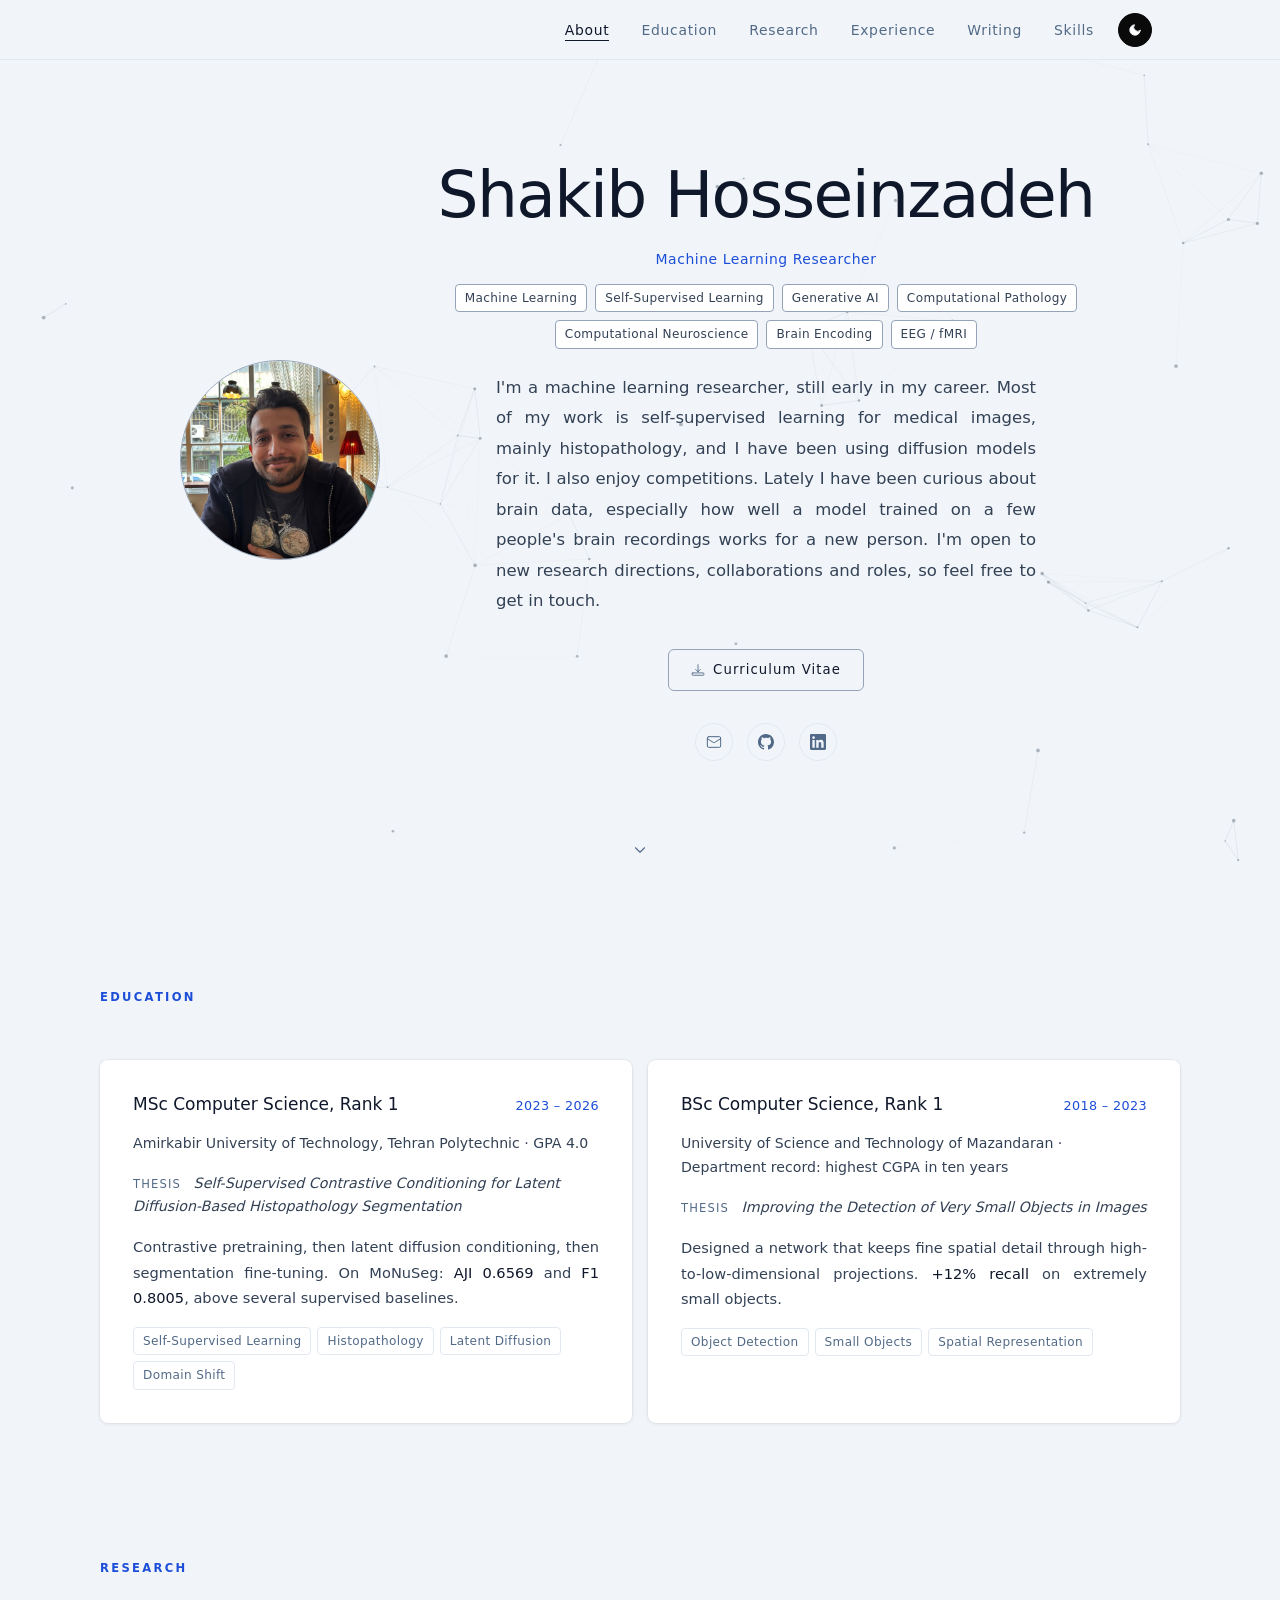
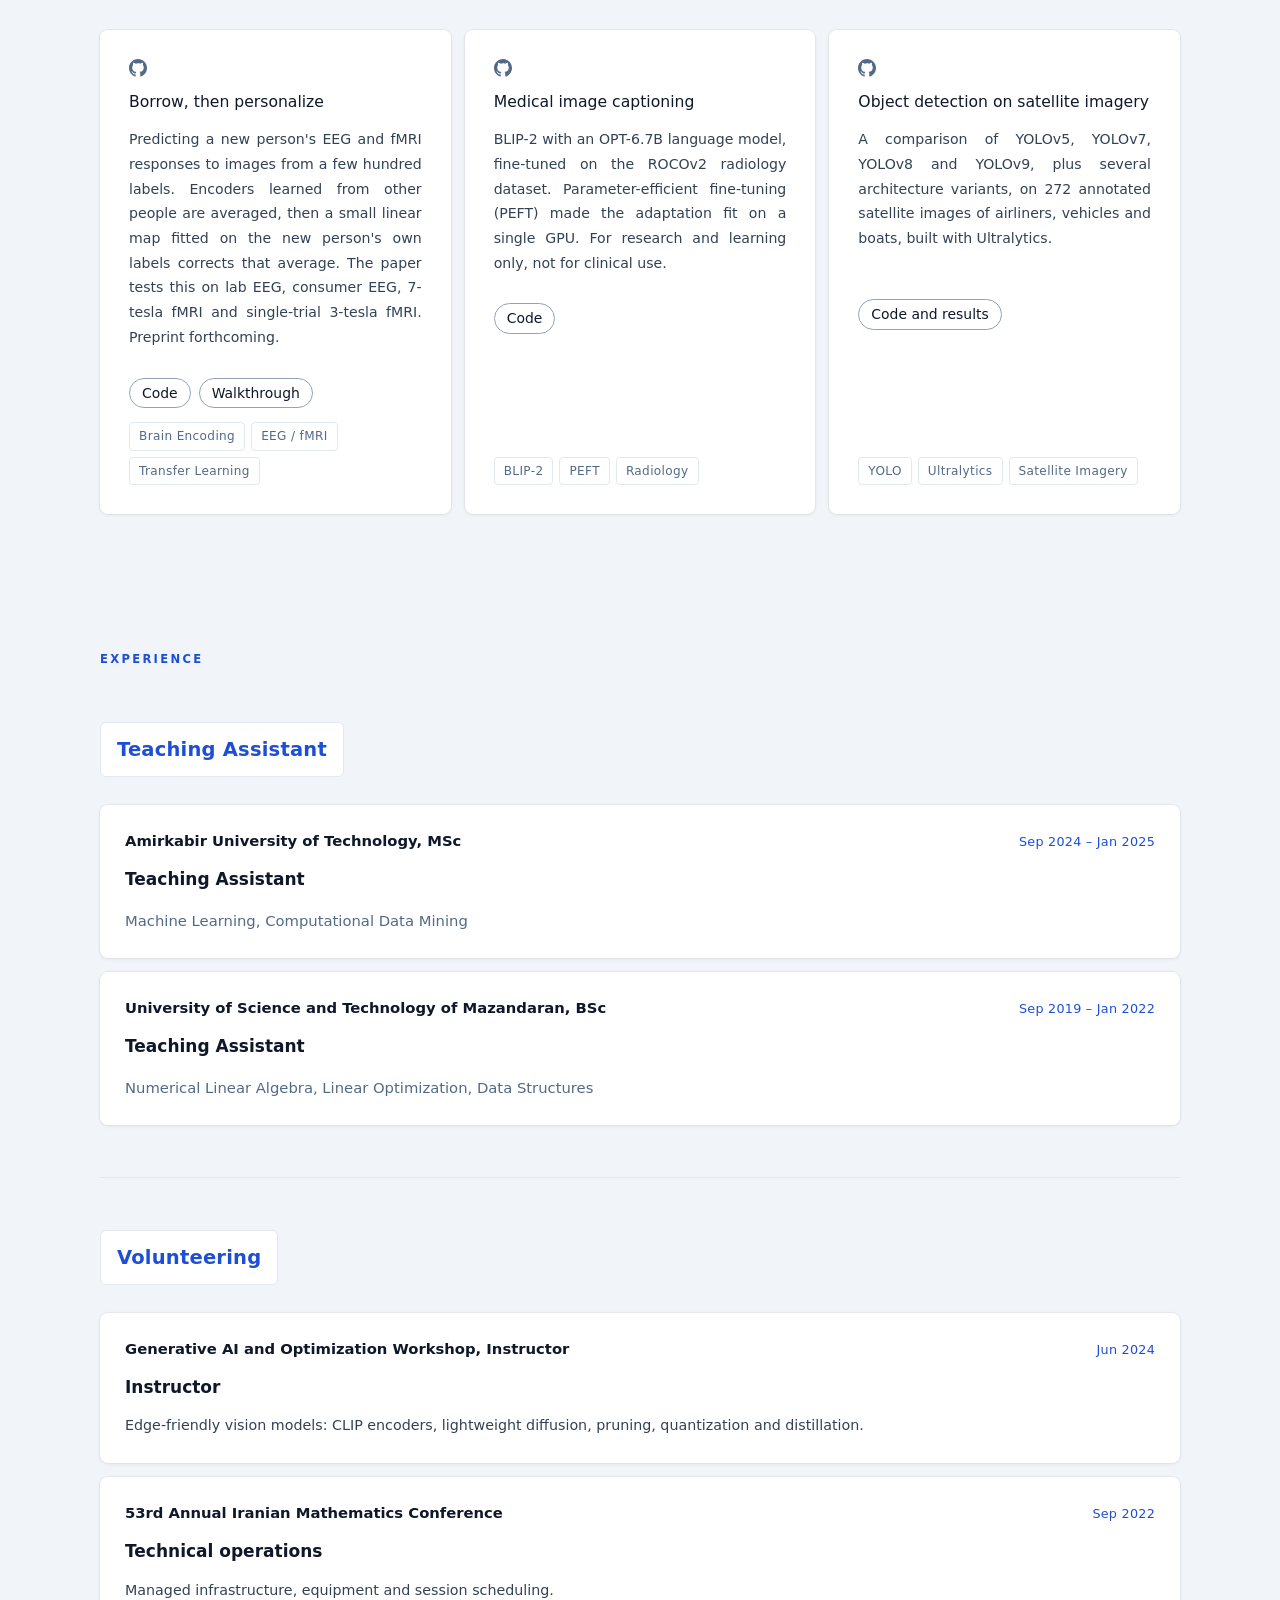
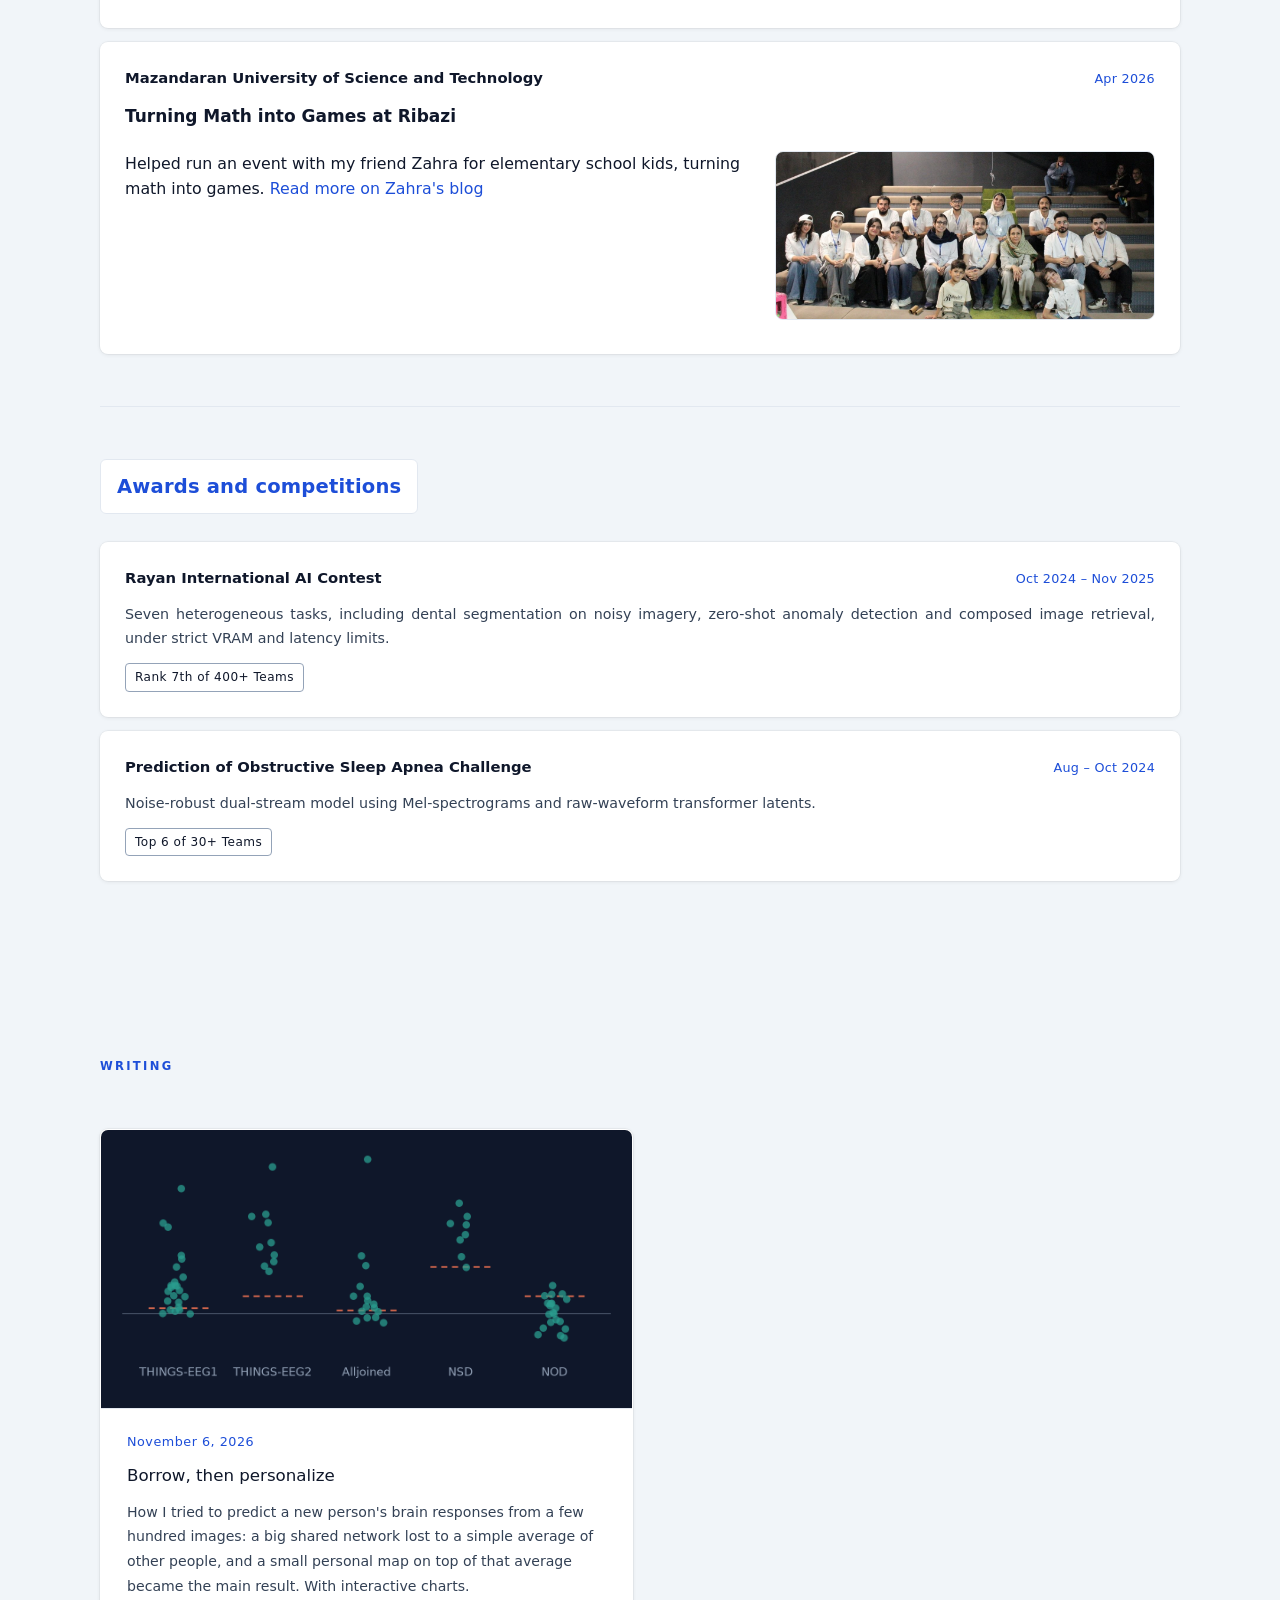
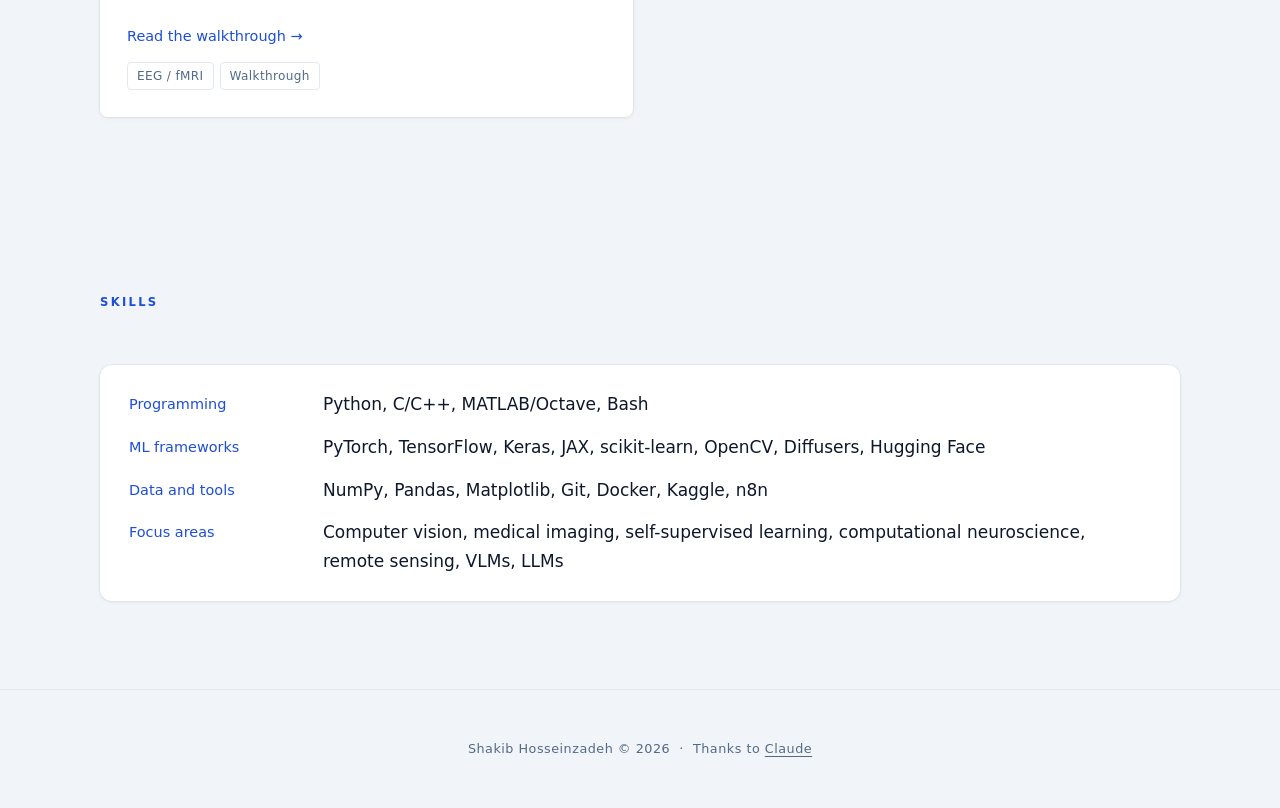
==== commit aa1cd8e5: "Update CV link Co-Authored-By: Claude Haiku 5.5 <noreply@anthropic.com>" ====
--- a/index.html
+++ b/index.html
@@ -72,7 +72,7 @@
             I'm a machine learning researcher, still early in my career. Most of my work is self-supervised learning for medical images, mainly histopathology, and I have been using diffusion models for it. I also enjoy competitions. Lately I have been curious about brain data, especially how well a model trained on a few people's brain recordings works for a new person. I'm open to new research directions, collaborations and roles, so feel free to get in touch.
           </p>
           <div class="hero-ctas reveal" style="--delay:240ms">
-            <a href="https://drive.google.com/file/d/1HjqZ75XX8GGJJk9LTeDRFQj_BaLfZWsD/view?usp=sharing" class="cv-btn" target="_blank" rel="noopener">
+            <a href="https://drive.google.com/file/d/1gDQLF_KTYmtxlZ9K21J56DExcM-wgTAG/view?usp=sharing" class="cv-btn" target="_blank" rel="noopener">
               <svg viewBox="0 0 24 24" fill="none" stroke="currentColor" stroke-width="1.5" stroke-linecap="round" stroke-linejoin="round" xmlns="http://www.w3.org/2000/svg">
                 <path d="M12 15V3m0 12-4-4m4 4 4-4"/><rect x="2" y="17" width="20" height="4" rx="1"/>
               </svg>
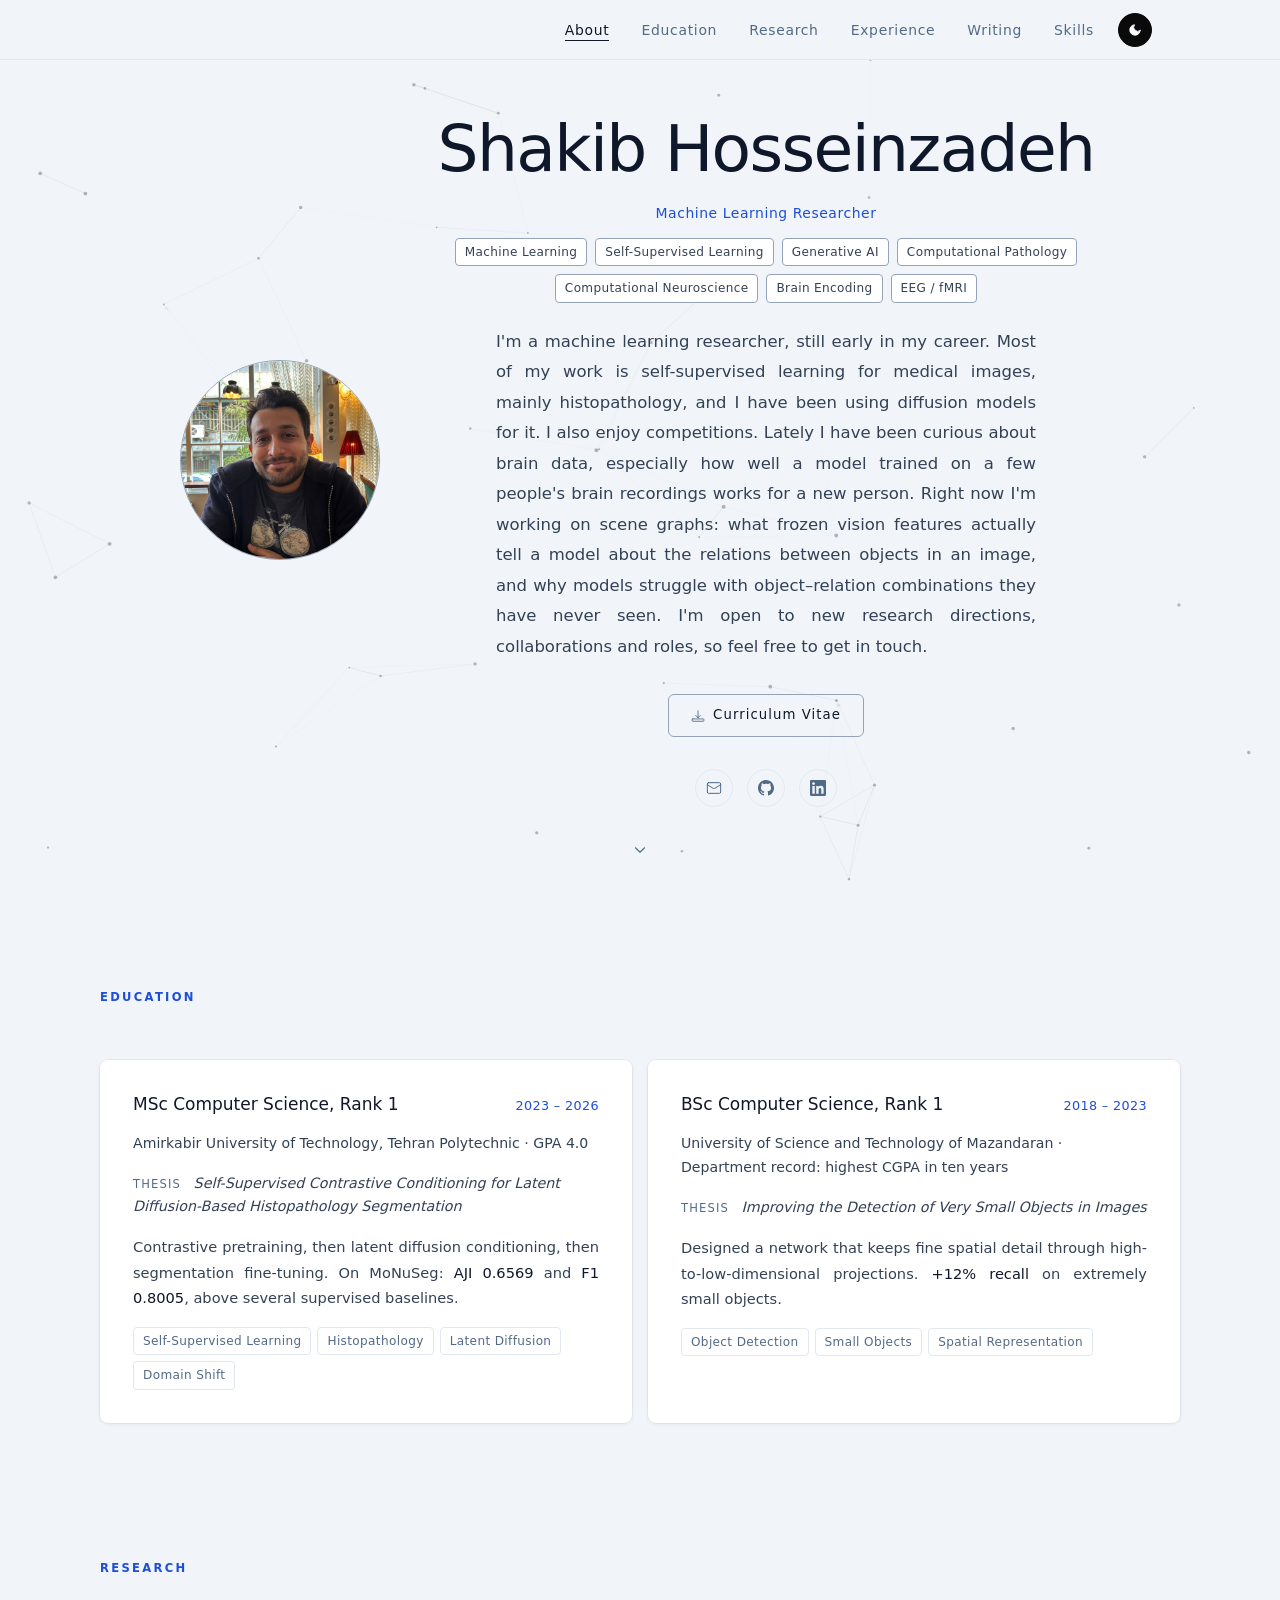
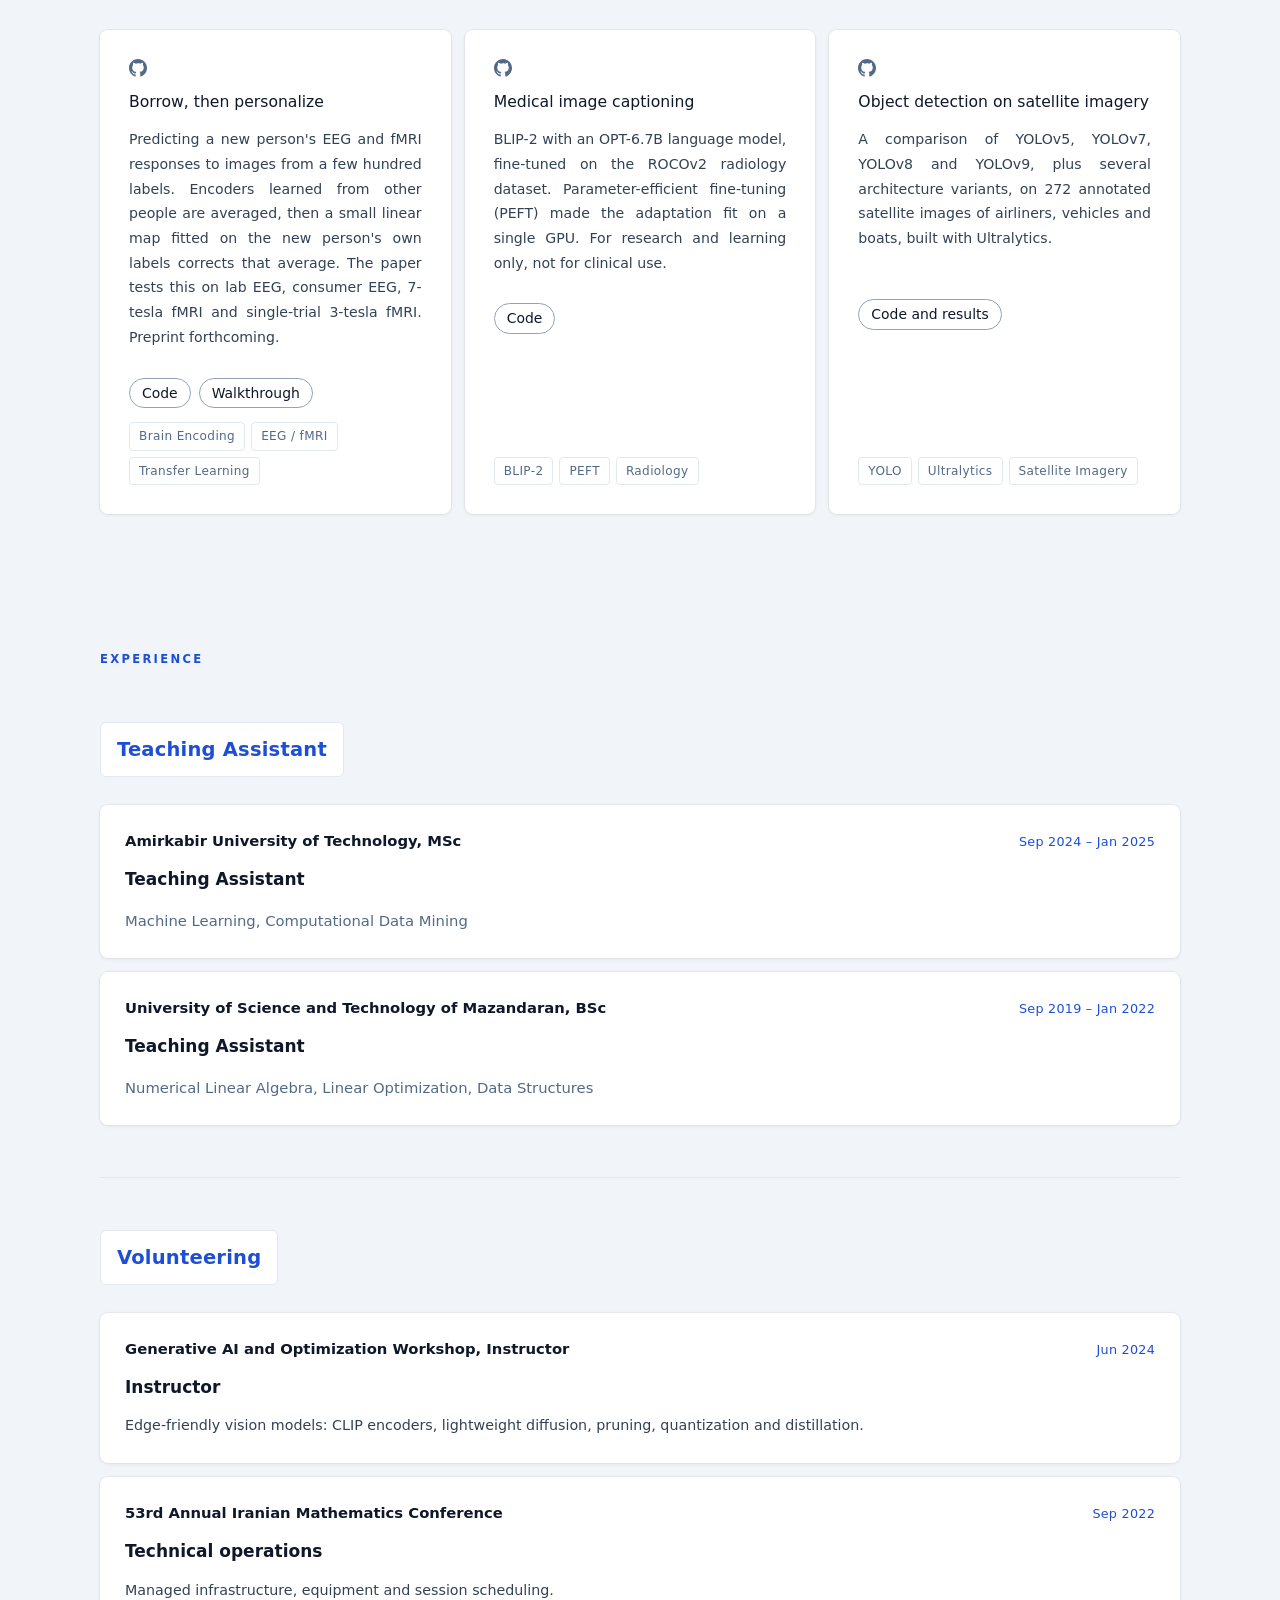
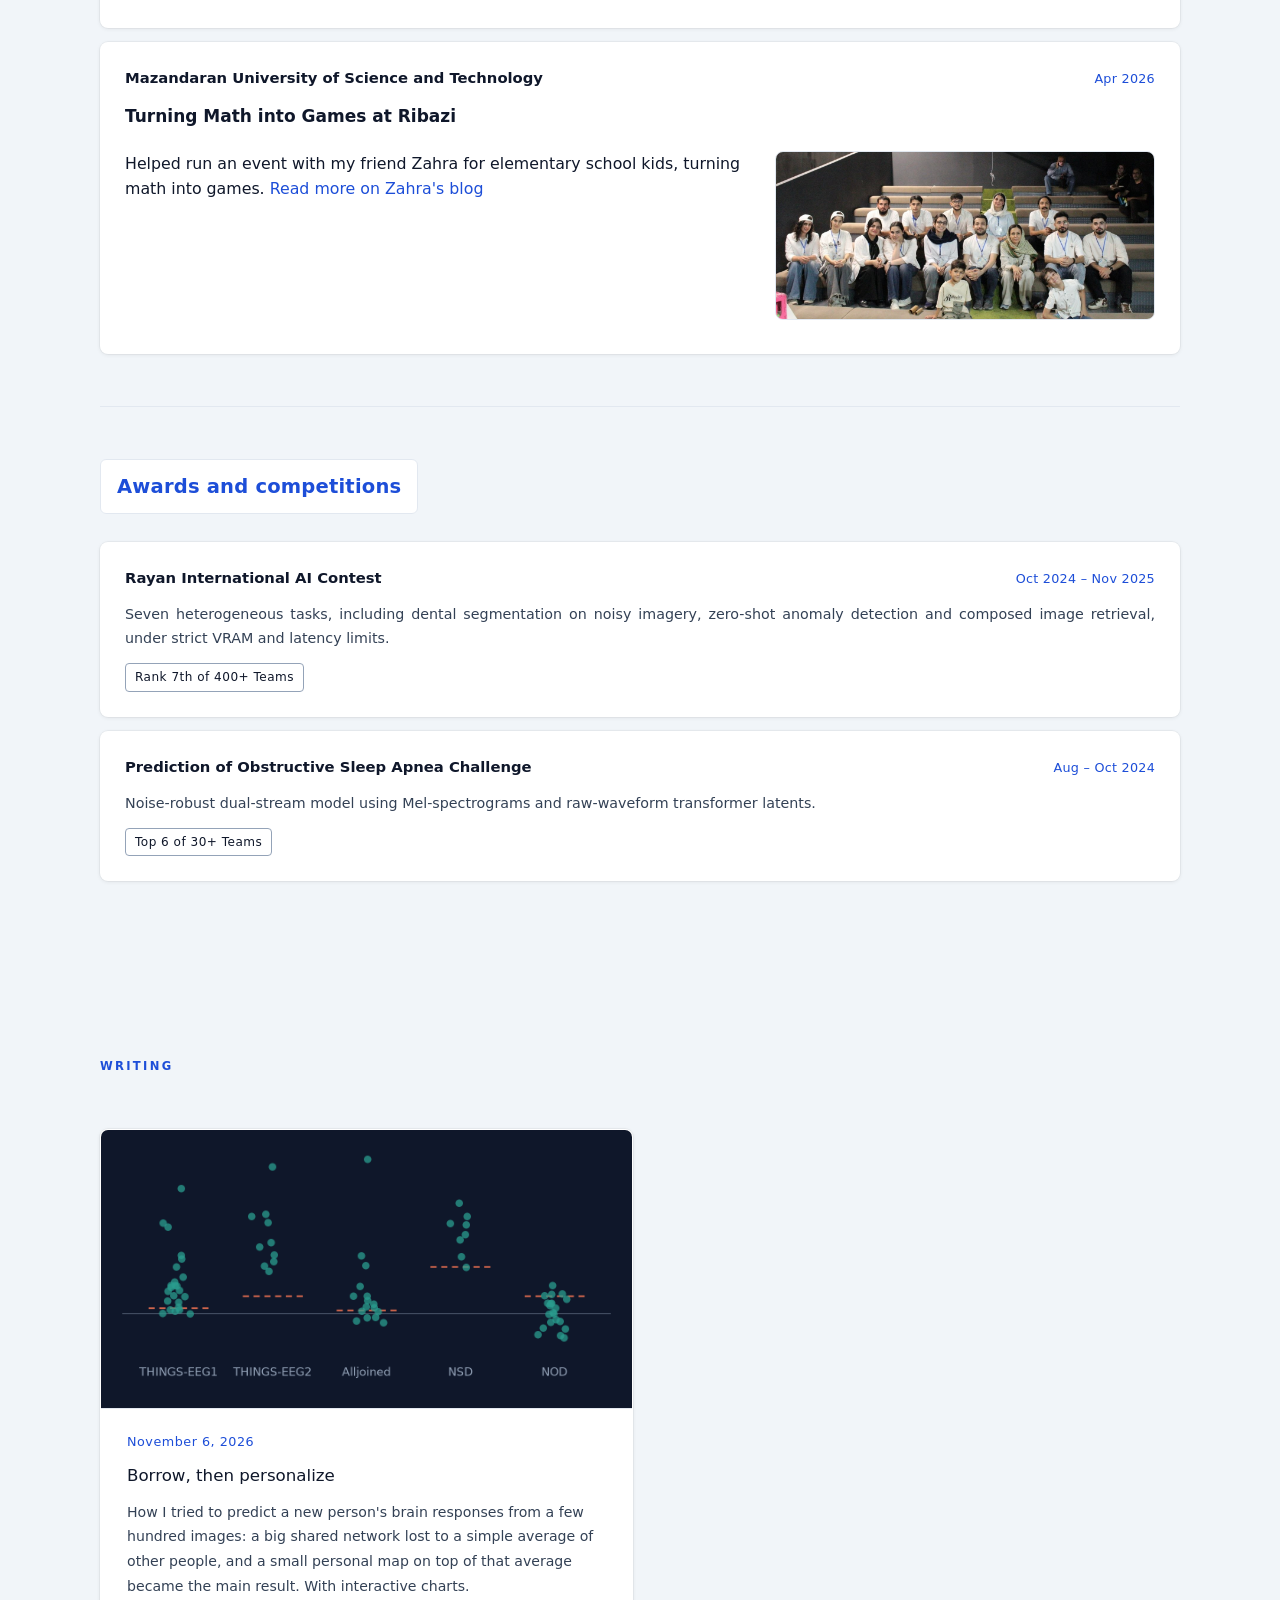
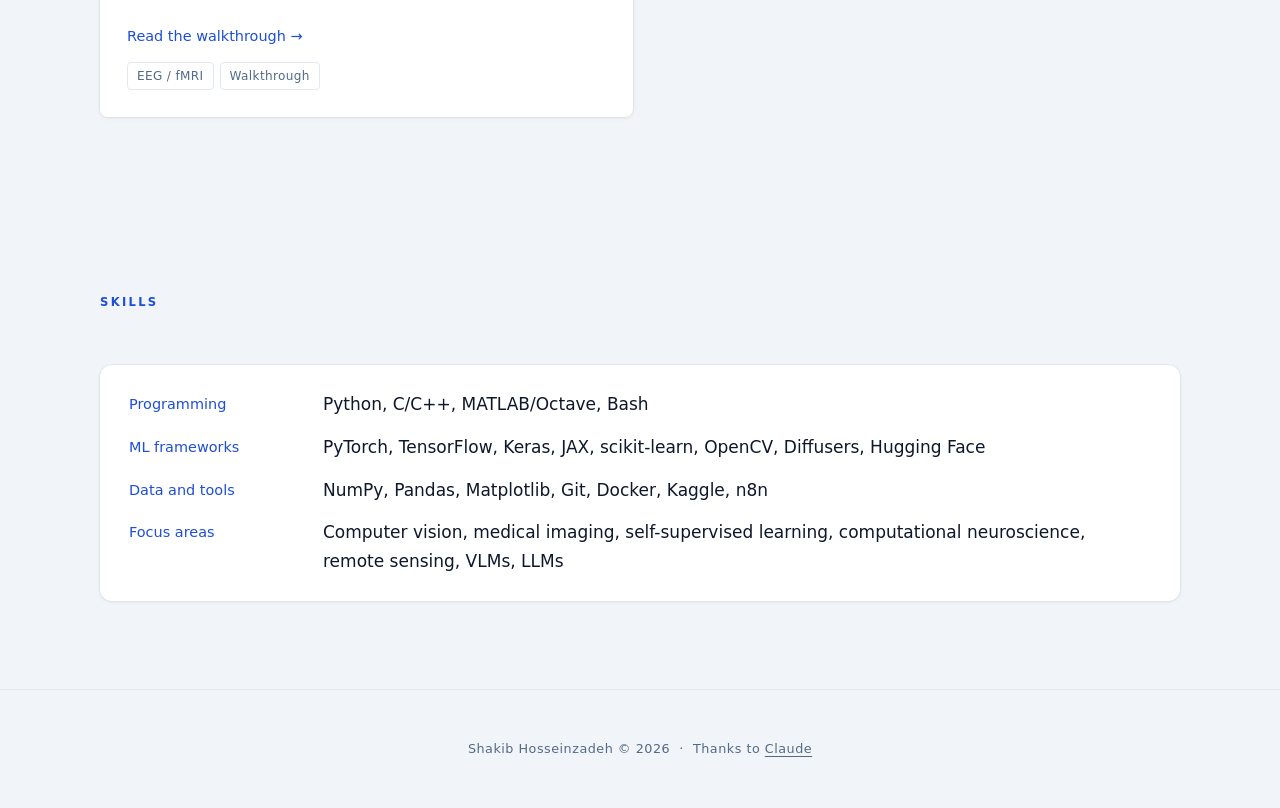
==== commit 167bb715: "Add scene graph research sentence to bio" ====
--- a/index.html
+++ b/index.html
@@ -69,7 +69,7 @@
             <span class="tag">EEG / fMRI</span>
           </div>
           <p class="hero-bio reveal" style="--delay:180ms">
-            I'm a machine learning researcher, still early in my career. Most of my work is self-supervised learning for medical images, mainly histopathology, and I have been using diffusion models for it. I also enjoy competitions. Lately I have been curious about brain data, especially how well a model trained on a few people's brain recordings works for a new person. I'm open to new research directions, collaborations and roles, so feel free to get in touch.
+            I'm a machine learning researcher, still early in my career. Most of my work is self-supervised learning for medical images, mainly histopathology, and I have been using diffusion models for it. I also enjoy competitions. Lately I have been curious about brain data, especially how well a model trained on a few people's brain recordings works for a new person. Right now I'm working on scene graphs: what frozen vision features actually tell a model about the relations between objects in an image, and why models struggle with object–relation combinations they have never seen. I'm open to new research directions, collaborations and roles, so feel free to get in touch.
           </p>
           <div class="hero-ctas reveal" style="--delay:240ms">
             <a href="https://drive.google.com/file/d/1gDQLF_KTYmtxlZ9K21J56DExcM-wgTAG/view?usp=sharing" class="cv-btn" target="_blank" rel="noopener">
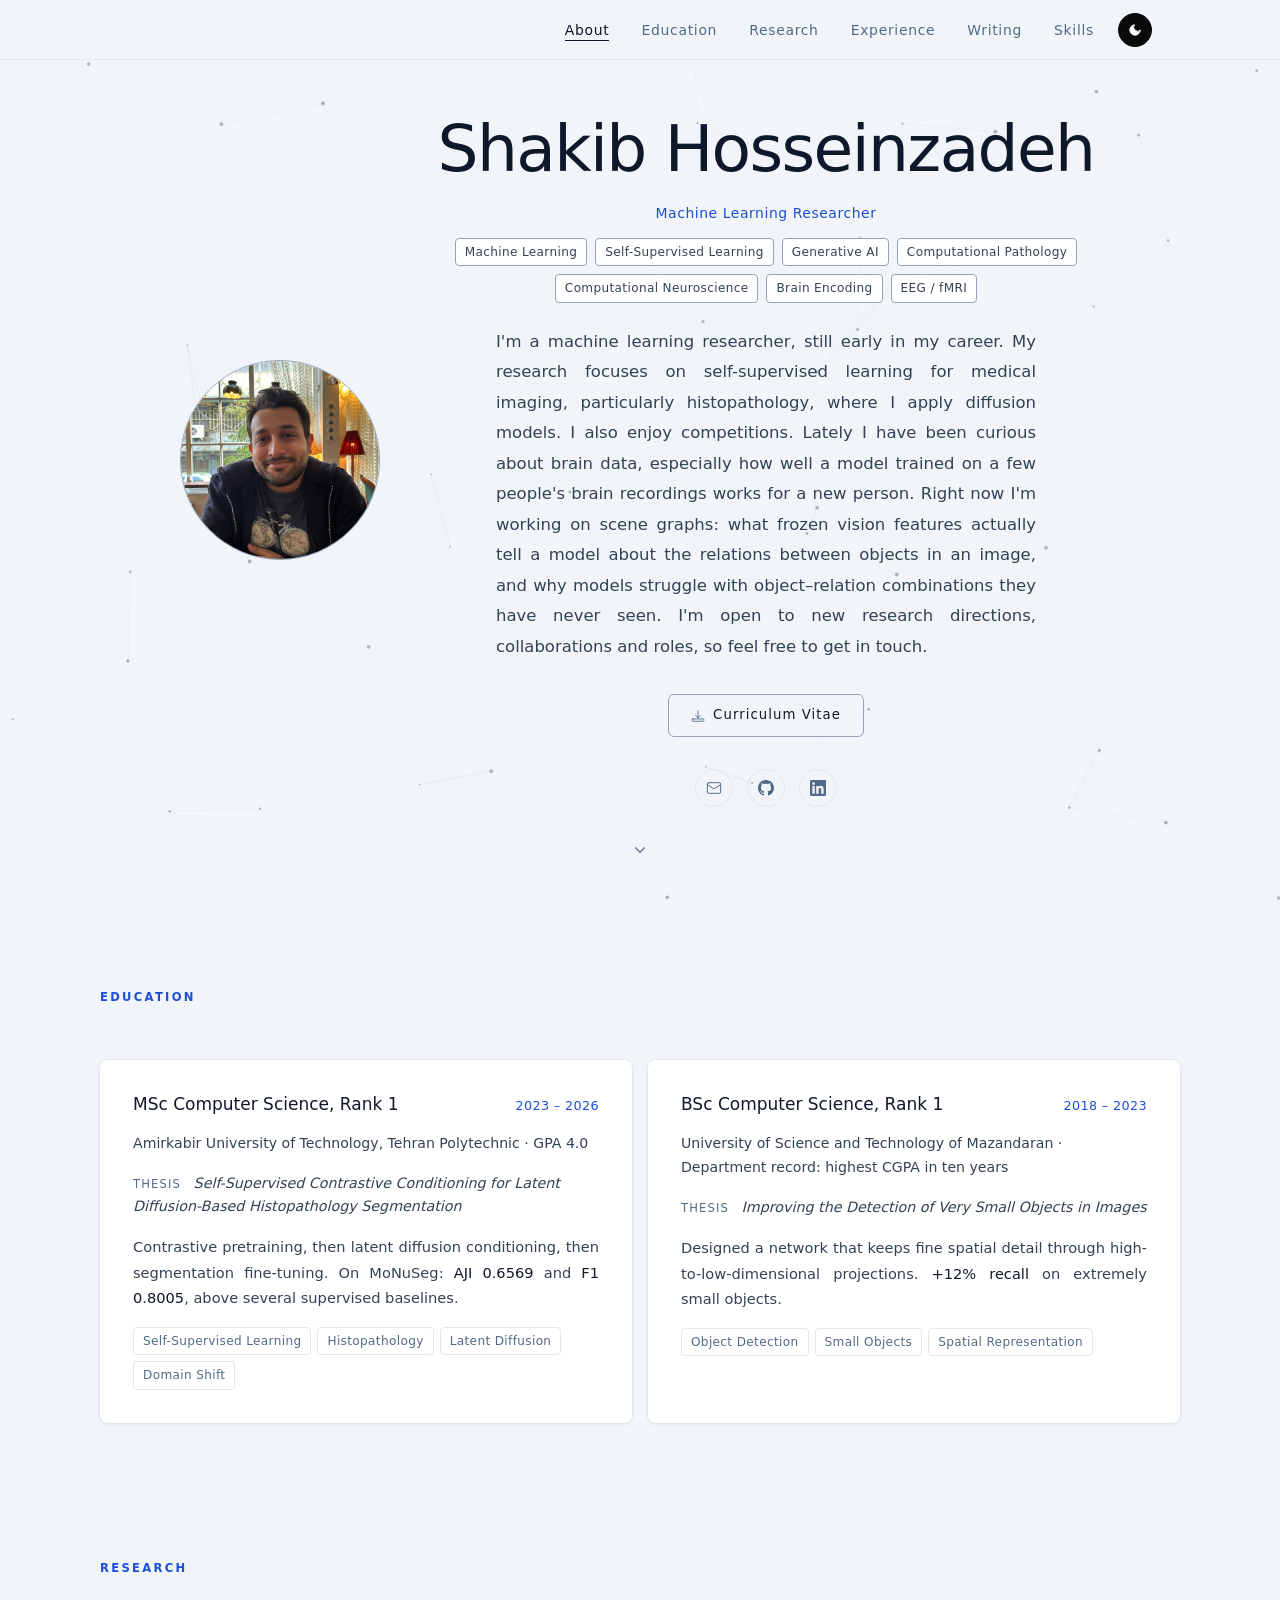
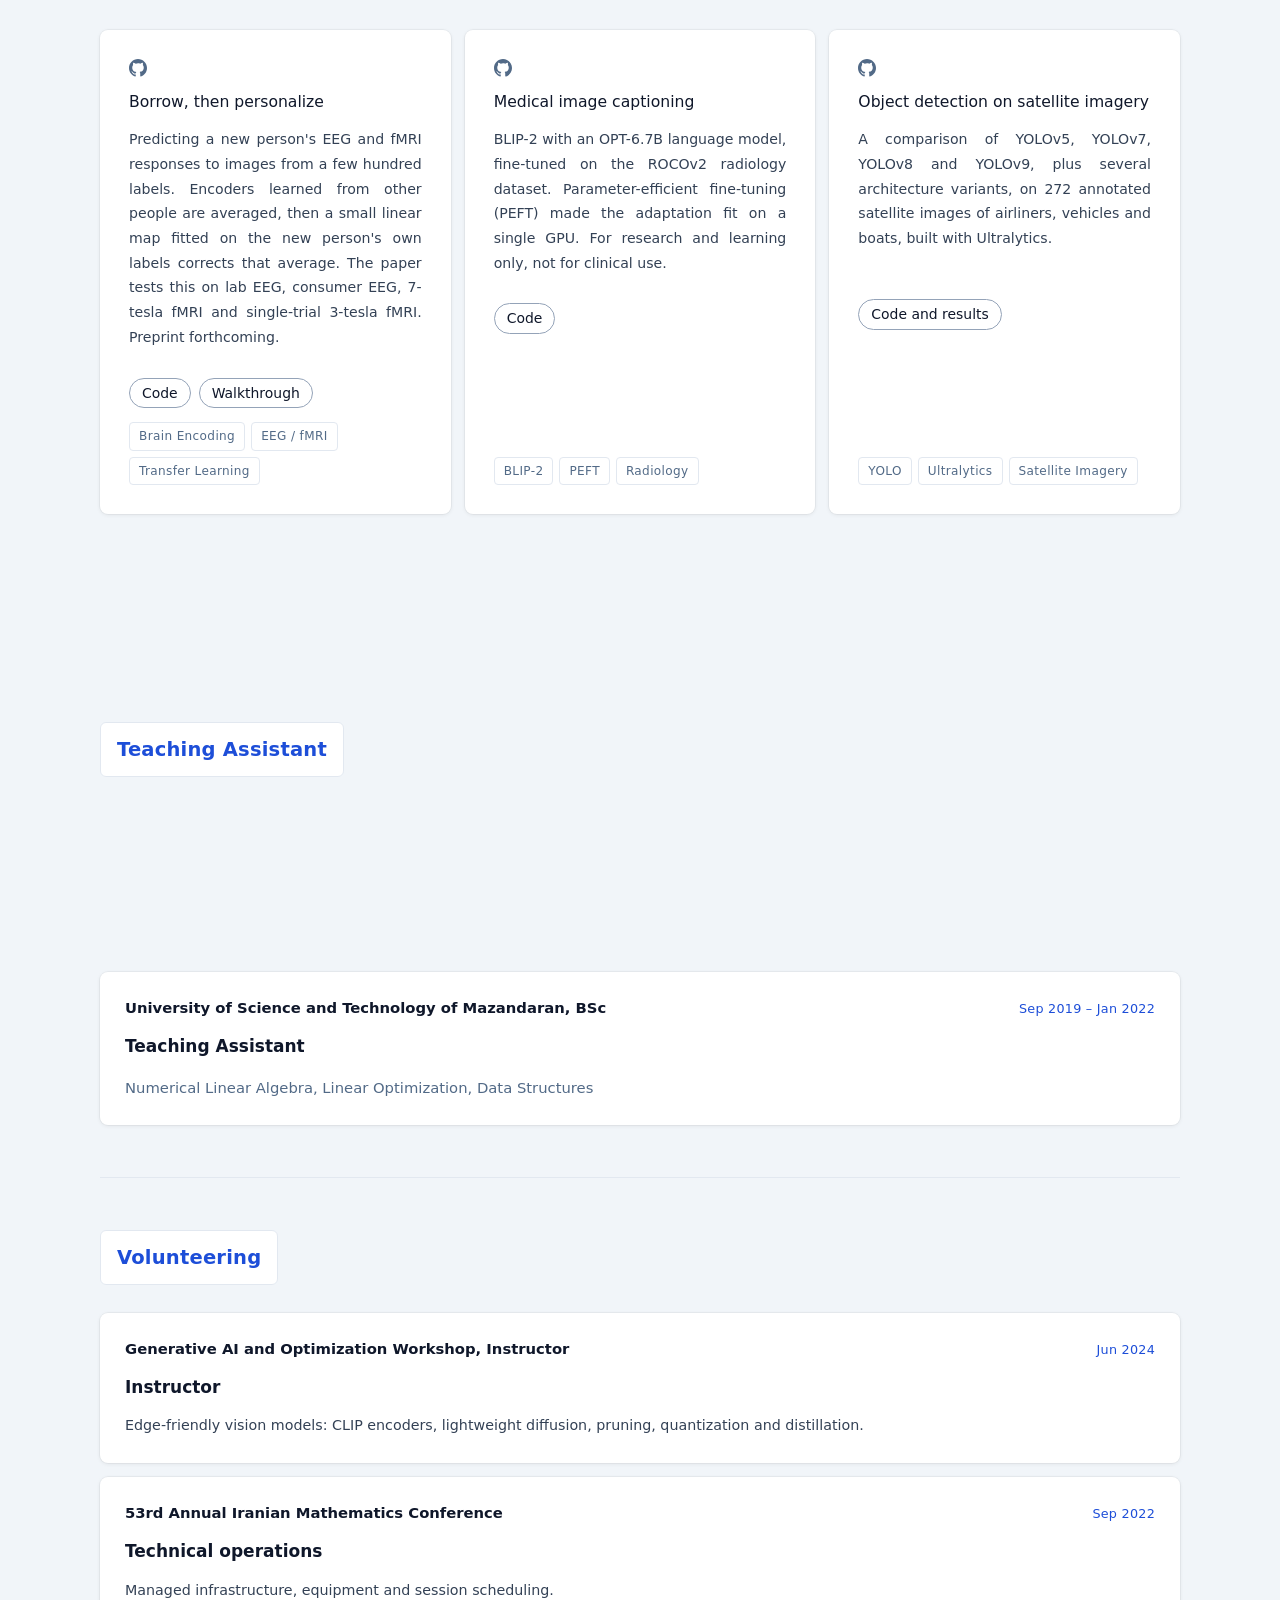
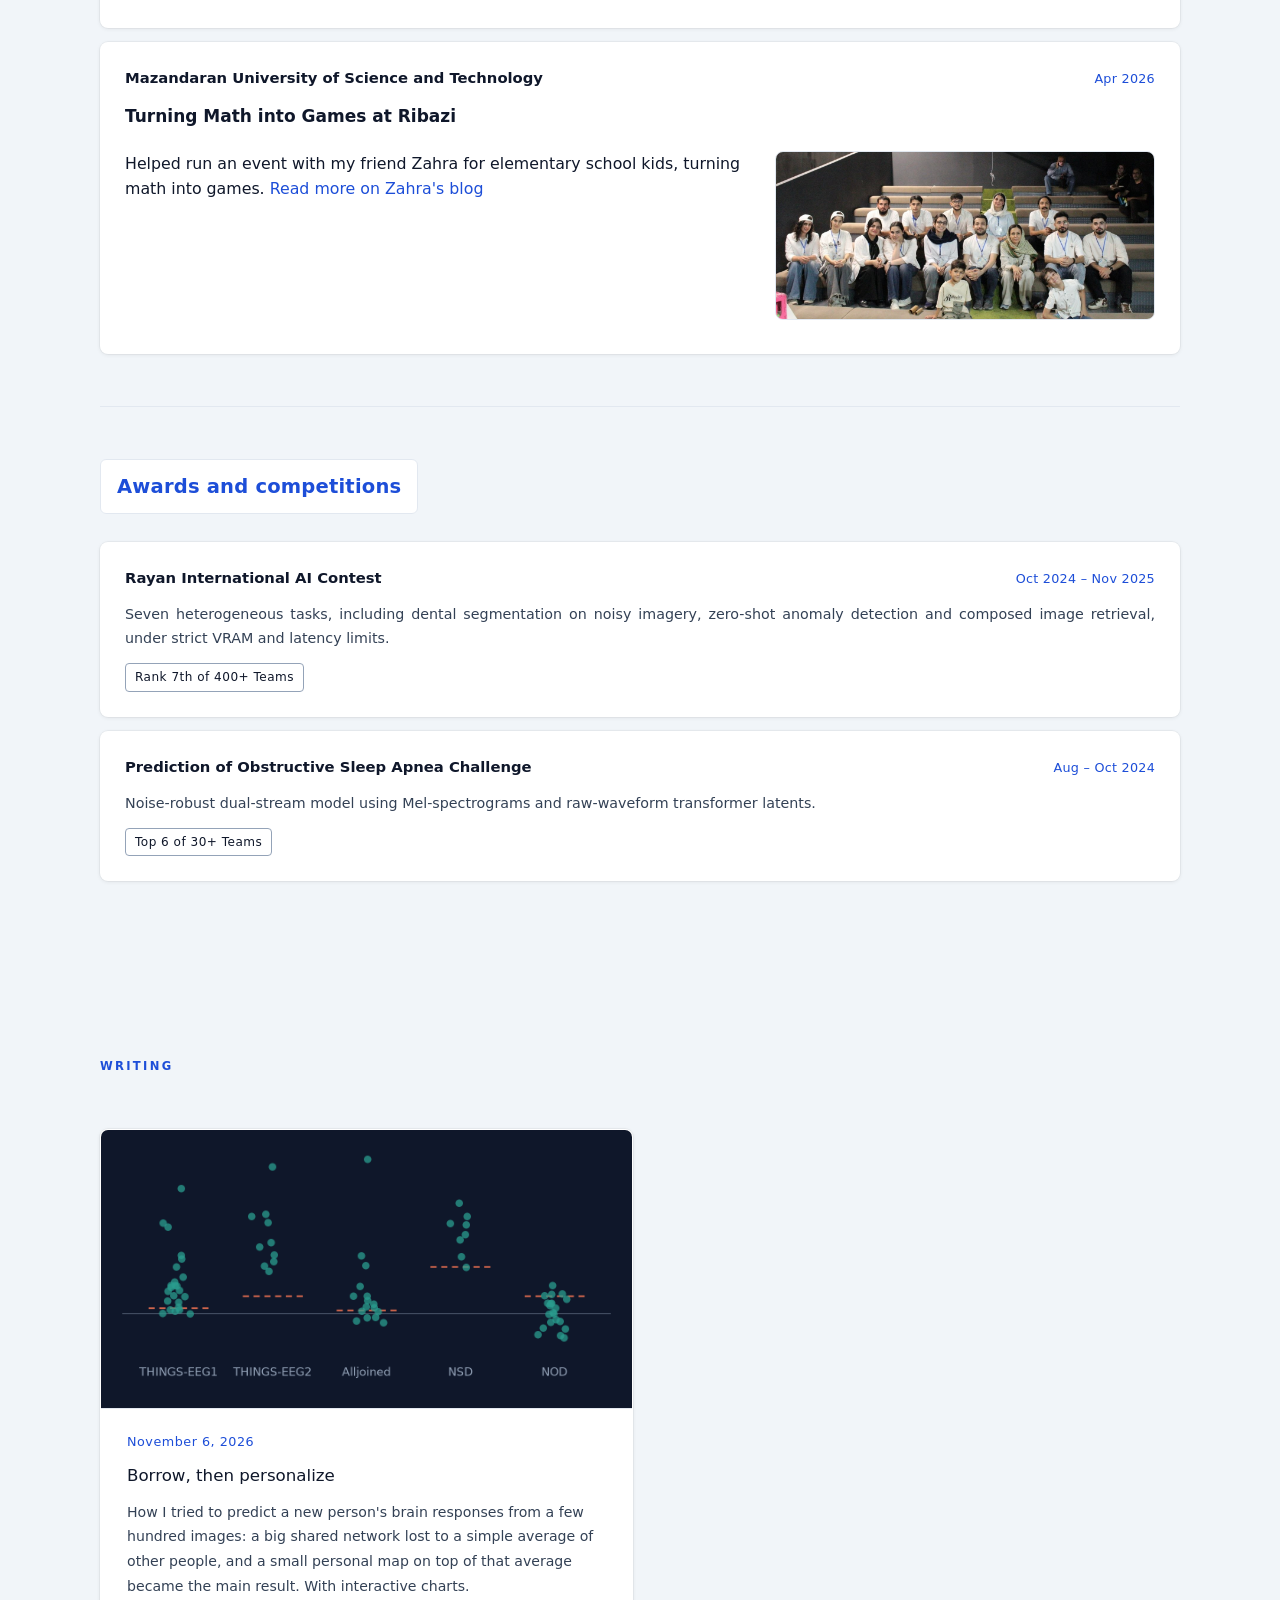
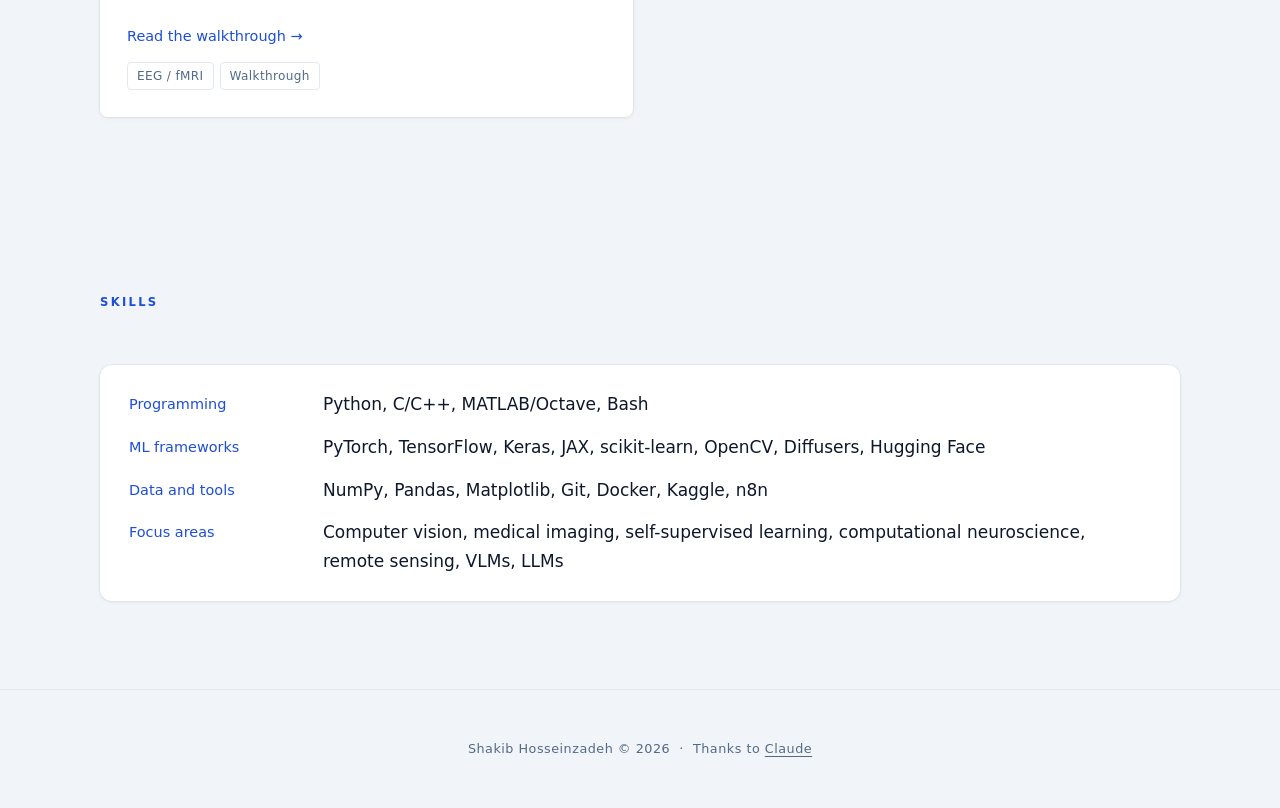
==== commit f3998ad3: "Make research description in bio more professional Co-Authored-By: Claude Haiku 5.5 <noreply@anthrop" ====
--- a/index.html
+++ b/index.html
@@ -69,7 +69,7 @@
             <span class="tag">EEG / fMRI</span>
           </div>
           <p class="hero-bio reveal" style="--delay:180ms">
-            I'm a machine learning researcher, still early in my career. Most of my work is self-supervised learning for medical images, mainly histopathology, and I have been using diffusion models for it. I also enjoy competitions. Lately I have been curious about brain data, especially how well a model trained on a few people's brain recordings works for a new person. Right now I'm working on scene graphs: what frozen vision features actually tell a model about the relations between objects in an image, and why models struggle with object–relation combinations they have never seen. I'm open to new research directions, collaborations and roles, so feel free to get in touch.
+            I'm a machine learning researcher, still early in my career. My research focuses on self-supervised learning for medical imaging, particularly histopathology, where I apply diffusion models. I also enjoy competitions. Lately I have been curious about brain data, especially how well a model trained on a few people's brain recordings works for a new person. Right now I'm working on scene graphs: what frozen vision features actually tell a model about the relations between objects in an image, and why models struggle with object–relation combinations they have never seen. I'm open to new research directions, collaborations and roles, so feel free to get in touch.
           </p>
           <div class="hero-ctas reveal" style="--delay:240ms">
             <a href="https://drive.google.com/file/d/1gDQLF_KTYmtxlZ9K21J56DExcM-wgTAG/view?usp=sharing" class="cv-btn" target="_blank" rel="noopener">
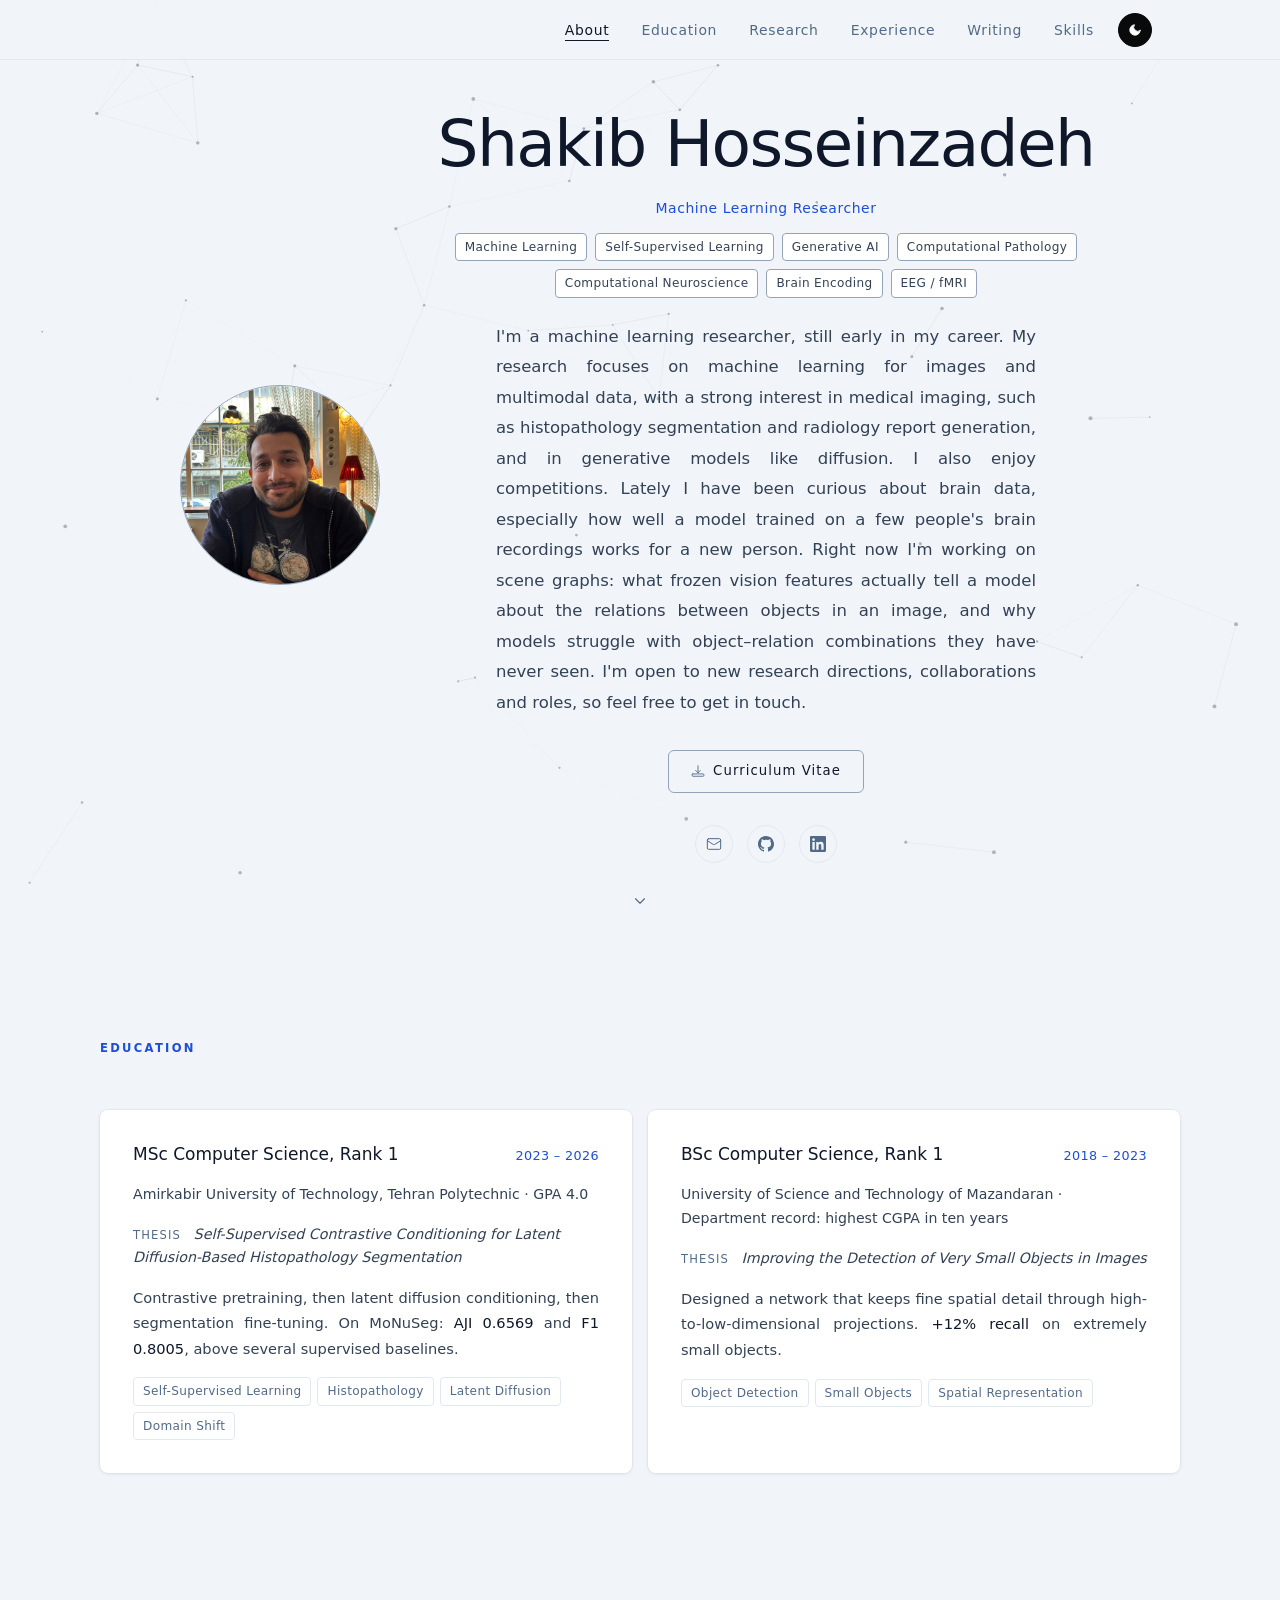
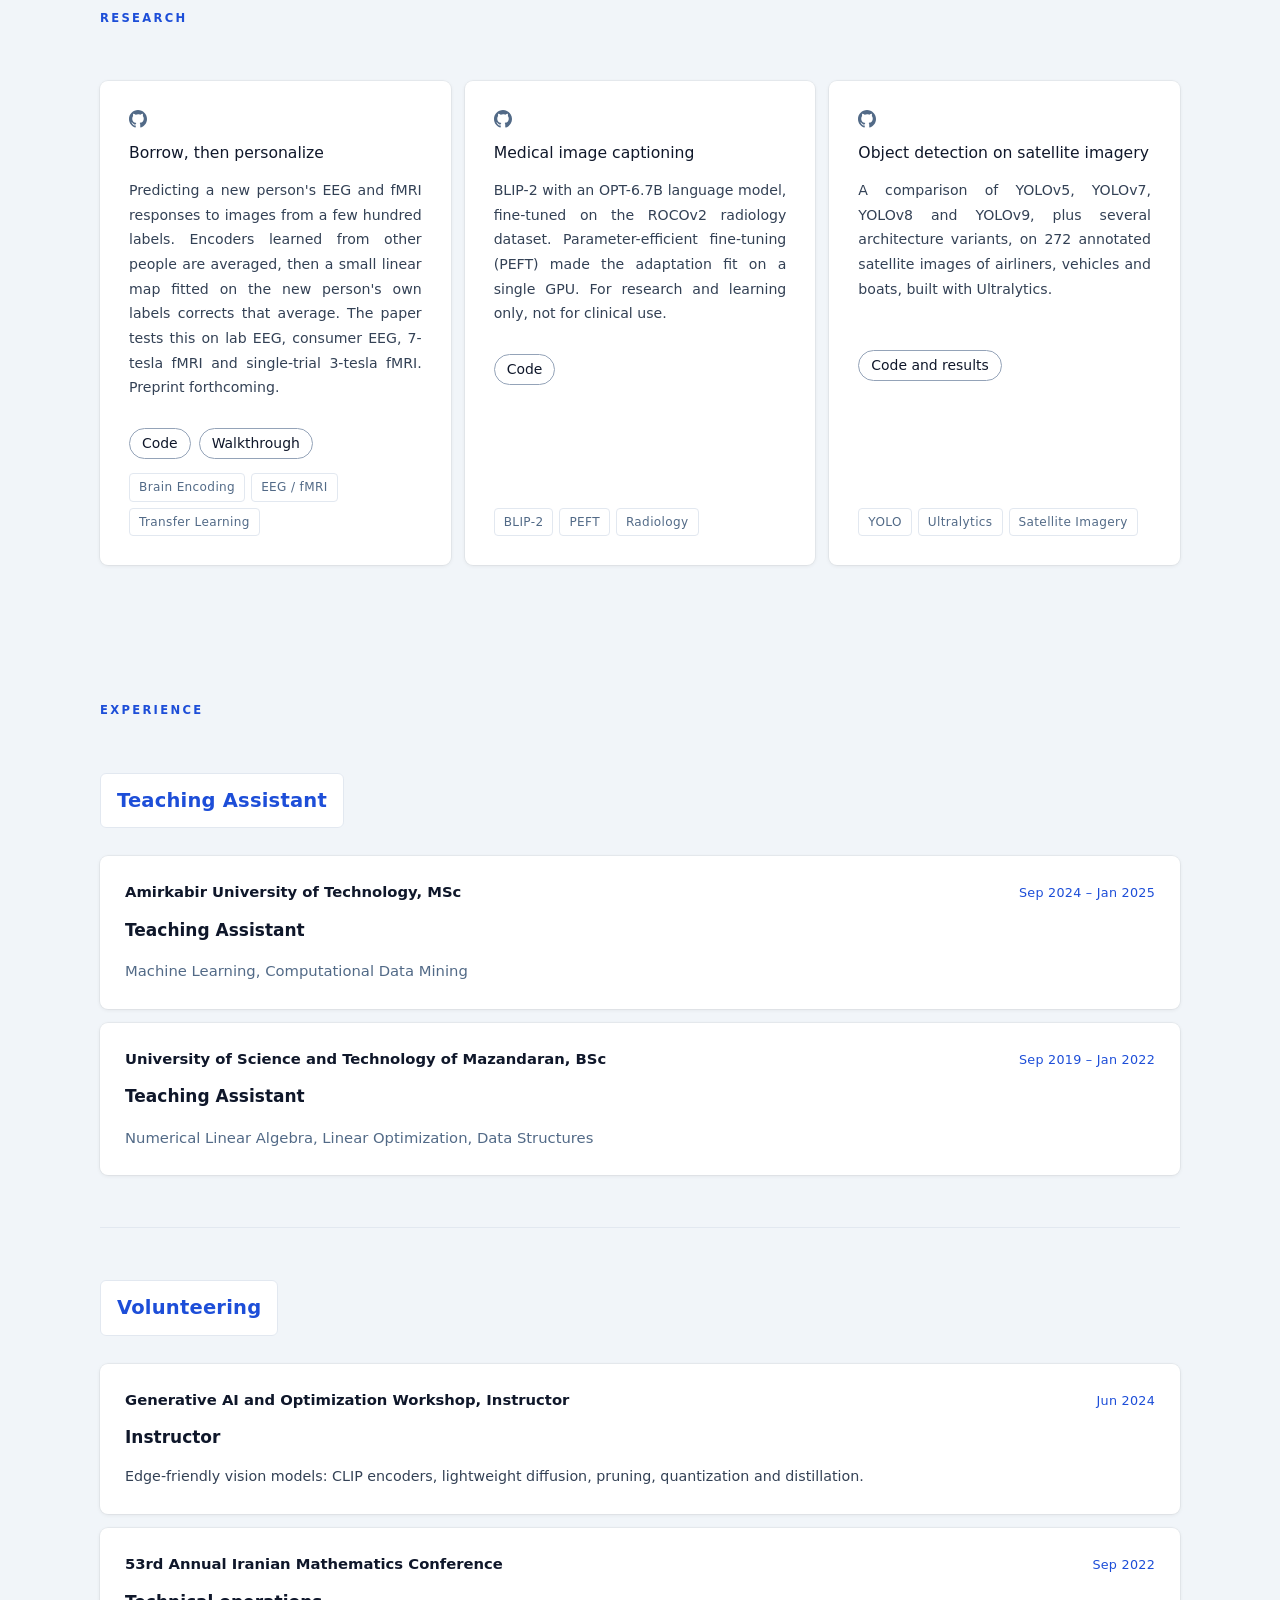
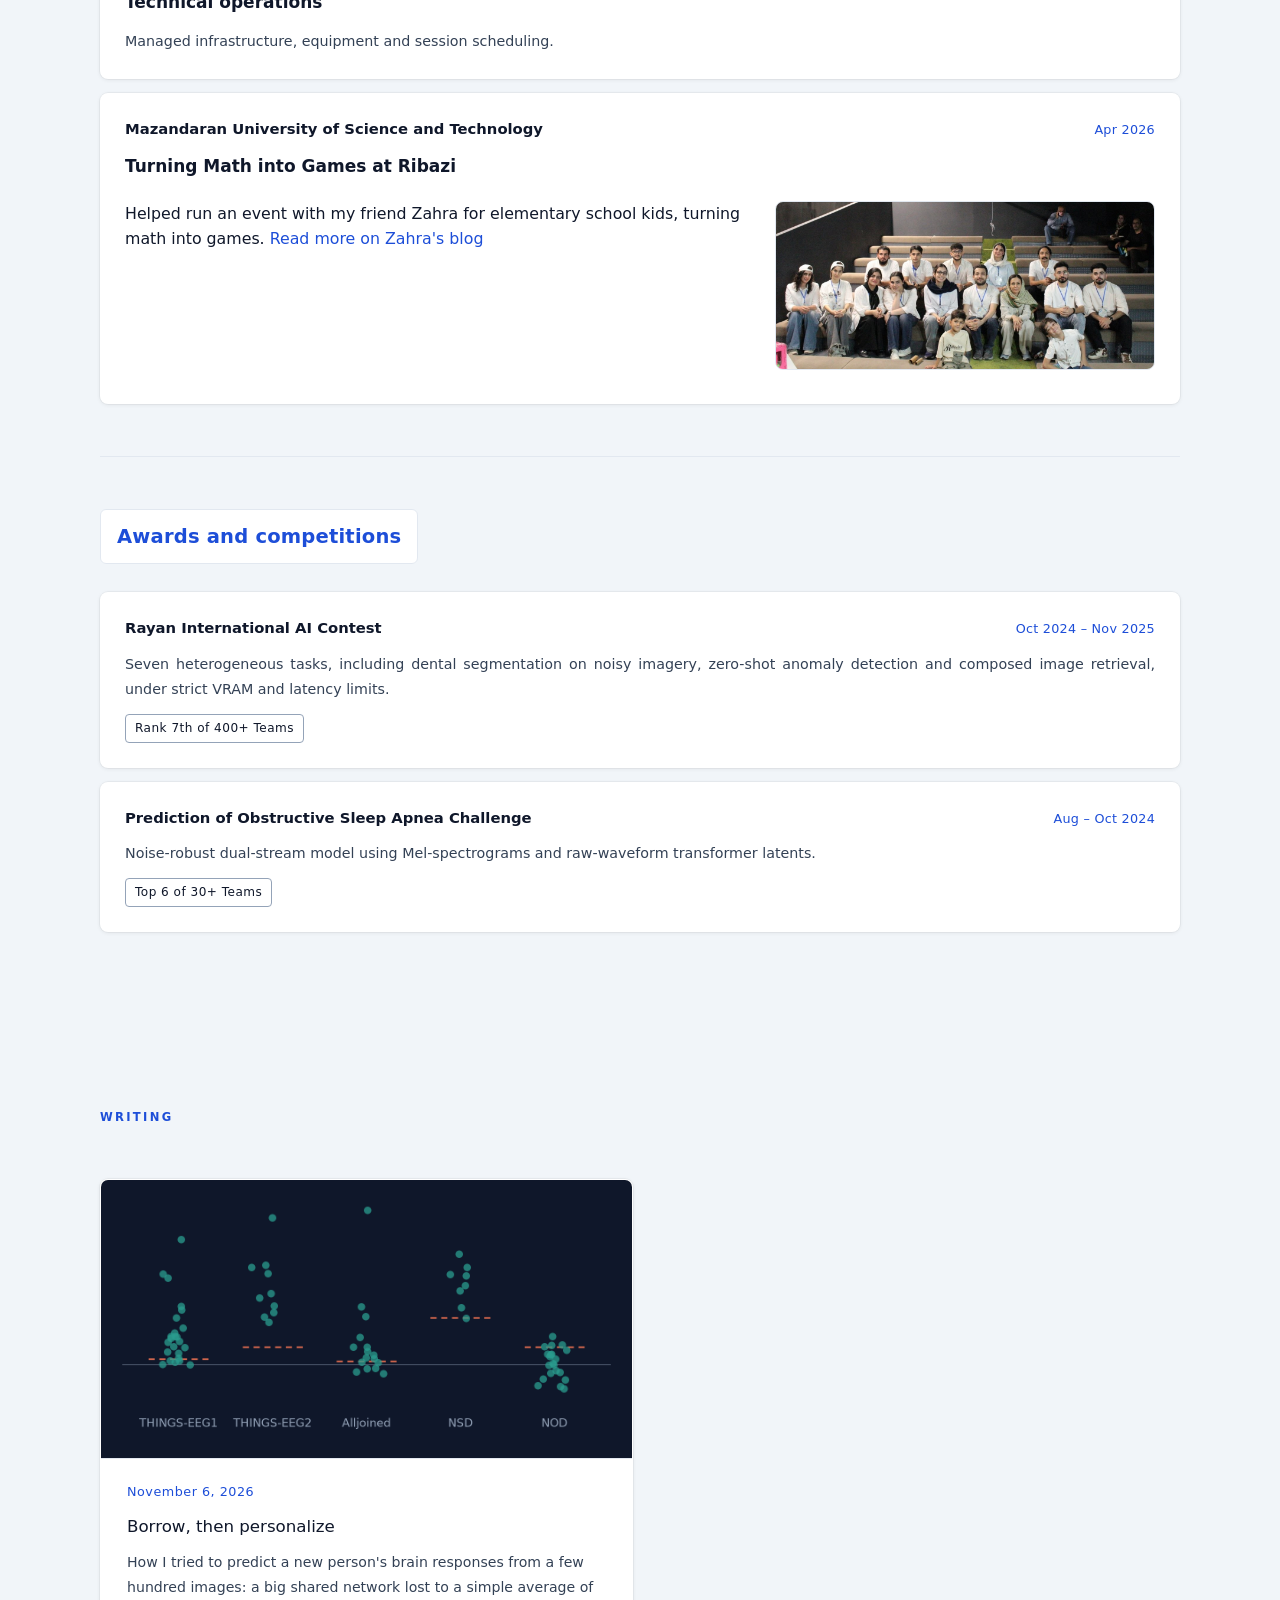
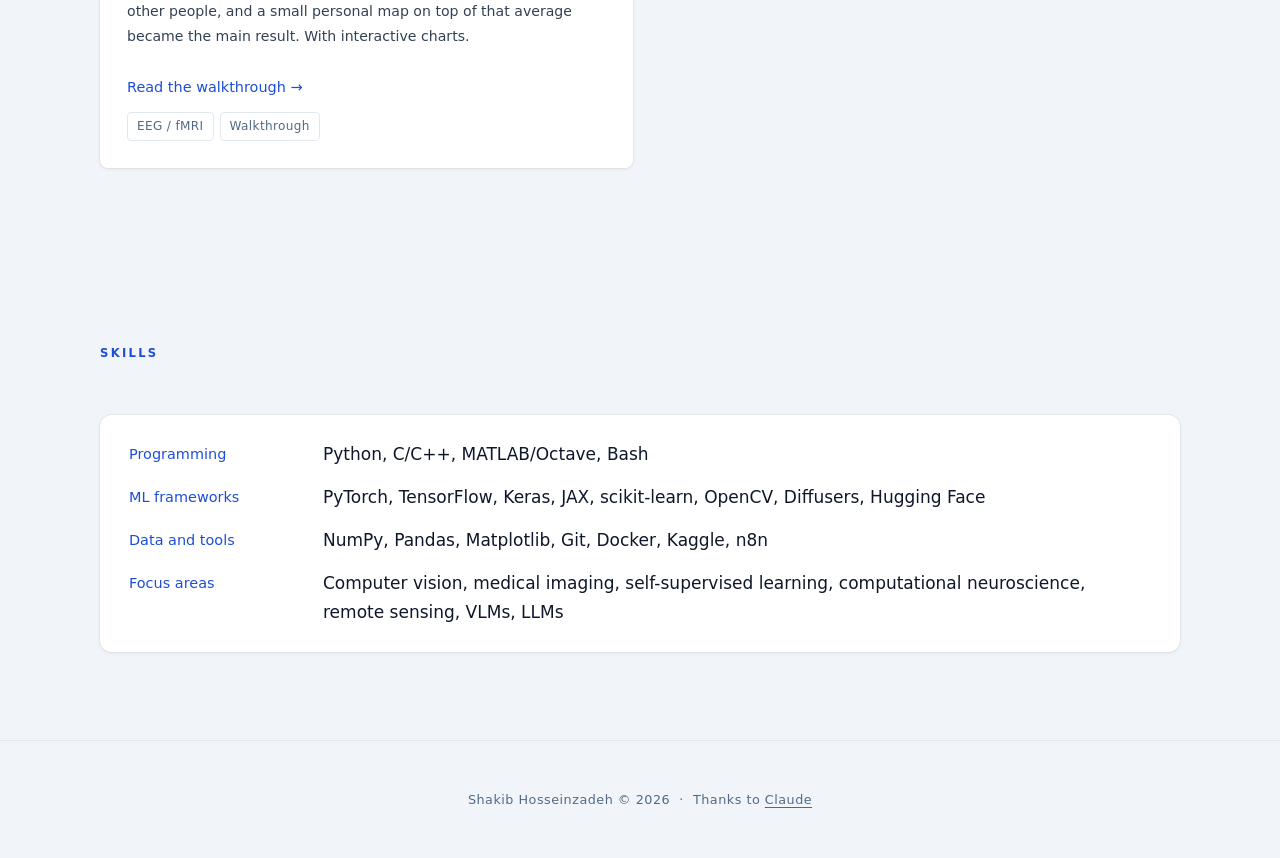
==== commit c3498f83: "Broaden research description in bio with examples Co-Authored-By: Claude Haiku 5.5 <noreply@anthropi" ====
--- a/index.html
+++ b/index.html
@@ -69,7 +69,7 @@
             <span class="tag">EEG / fMRI</span>
           </div>
           <p class="hero-bio reveal" style="--delay:180ms">
-            I'm a machine learning researcher, still early in my career. My research focuses on self-supervised learning for medical imaging, particularly histopathology, where I apply diffusion models. I also enjoy competitions. Lately I have been curious about brain data, especially how well a model trained on a few people's brain recordings works for a new person. Right now I'm working on scene graphs: what frozen vision features actually tell a model about the relations between objects in an image, and why models struggle with object–relation combinations they have never seen. I'm open to new research directions, collaborations and roles, so feel free to get in touch.
+            I'm a machine learning researcher, still early in my career. My research focuses on machine learning for images and multimodal data, with a strong interest in medical imaging, such as histopathology segmentation and radiology report generation, and in generative models like diffusion. I also enjoy competitions. Lately I have been curious about brain data, especially how well a model trained on a few people's brain recordings works for a new person. Right now I'm working on scene graphs: what frozen vision features actually tell a model about the relations between objects in an image, and why models struggle with object–relation combinations they have never seen. I'm open to new research directions, collaborations and roles, so feel free to get in touch.
           </p>
           <div class="hero-ctas reveal" style="--delay:240ms">
             <a href="https://drive.google.com/file/d/1gDQLF_KTYmtxlZ9K21J56DExcM-wgTAG/view?usp=sharing" class="cv-btn" target="_blank" rel="noopener">
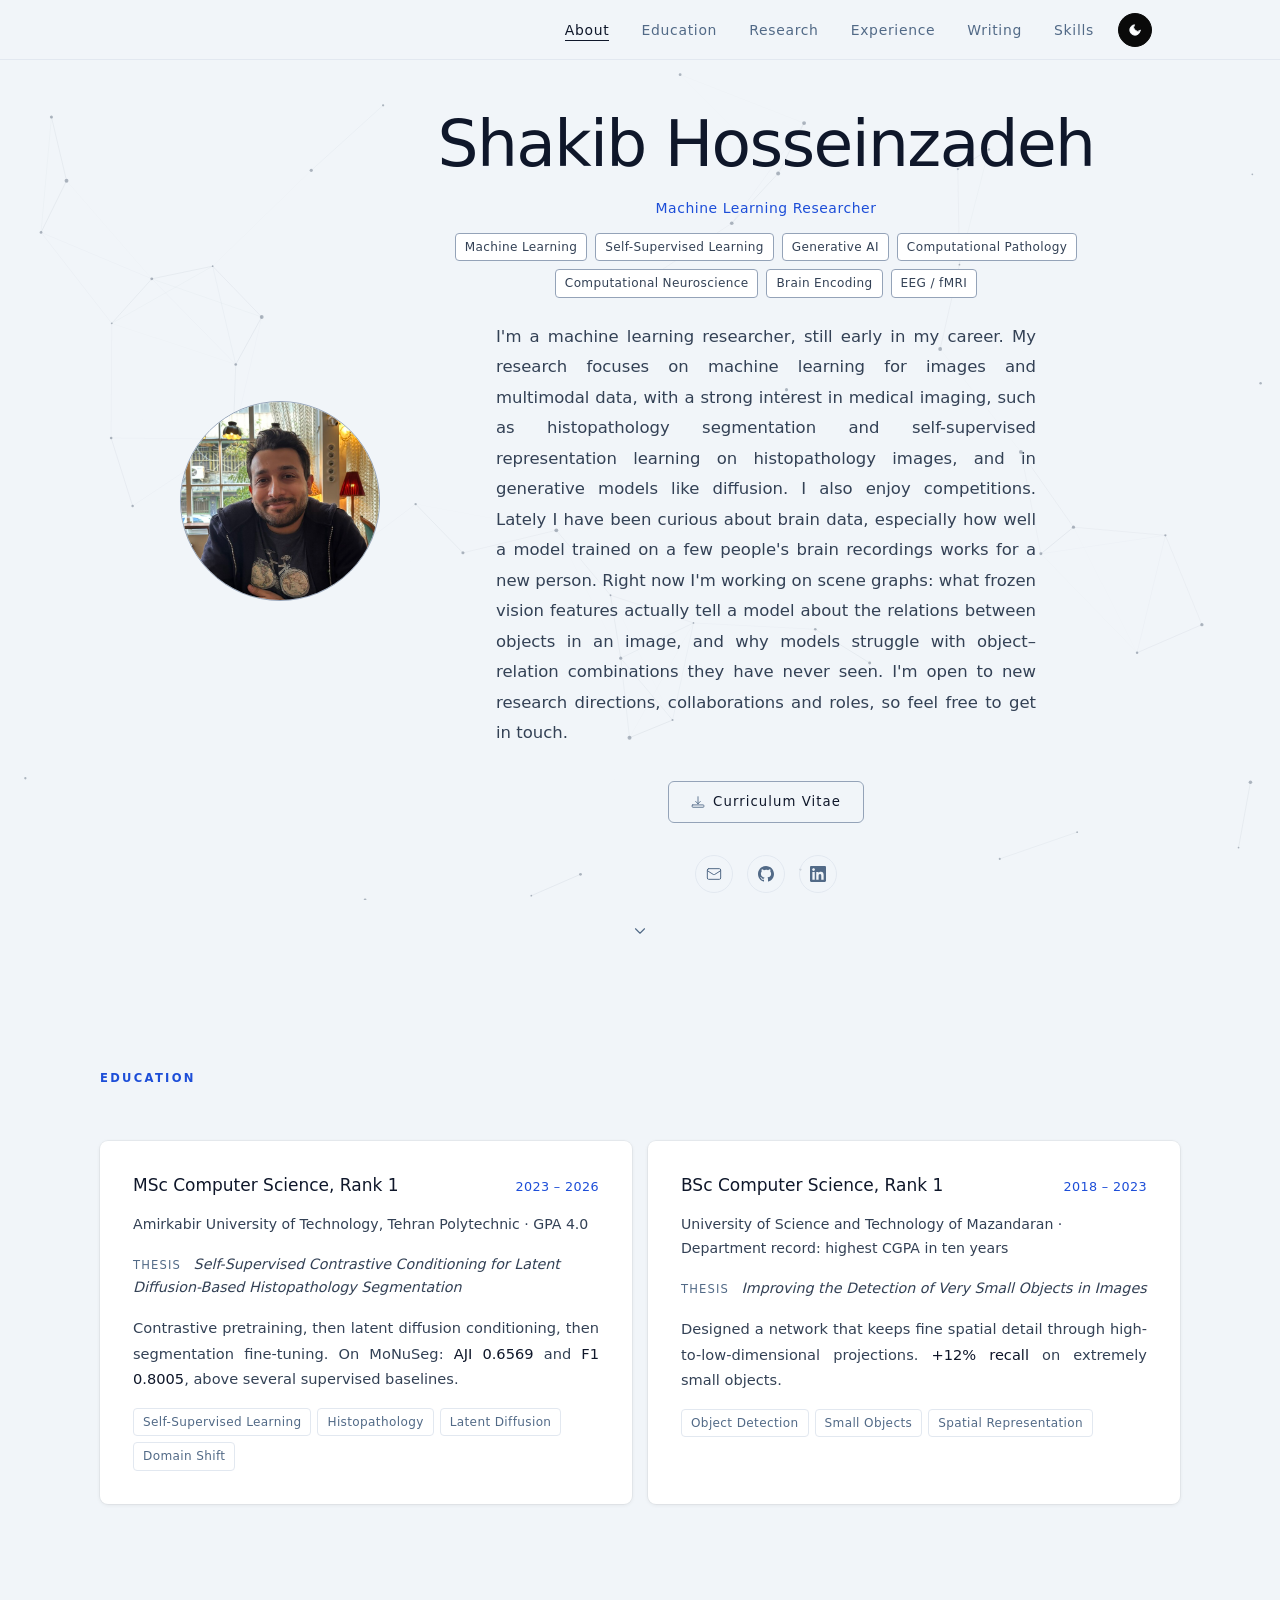
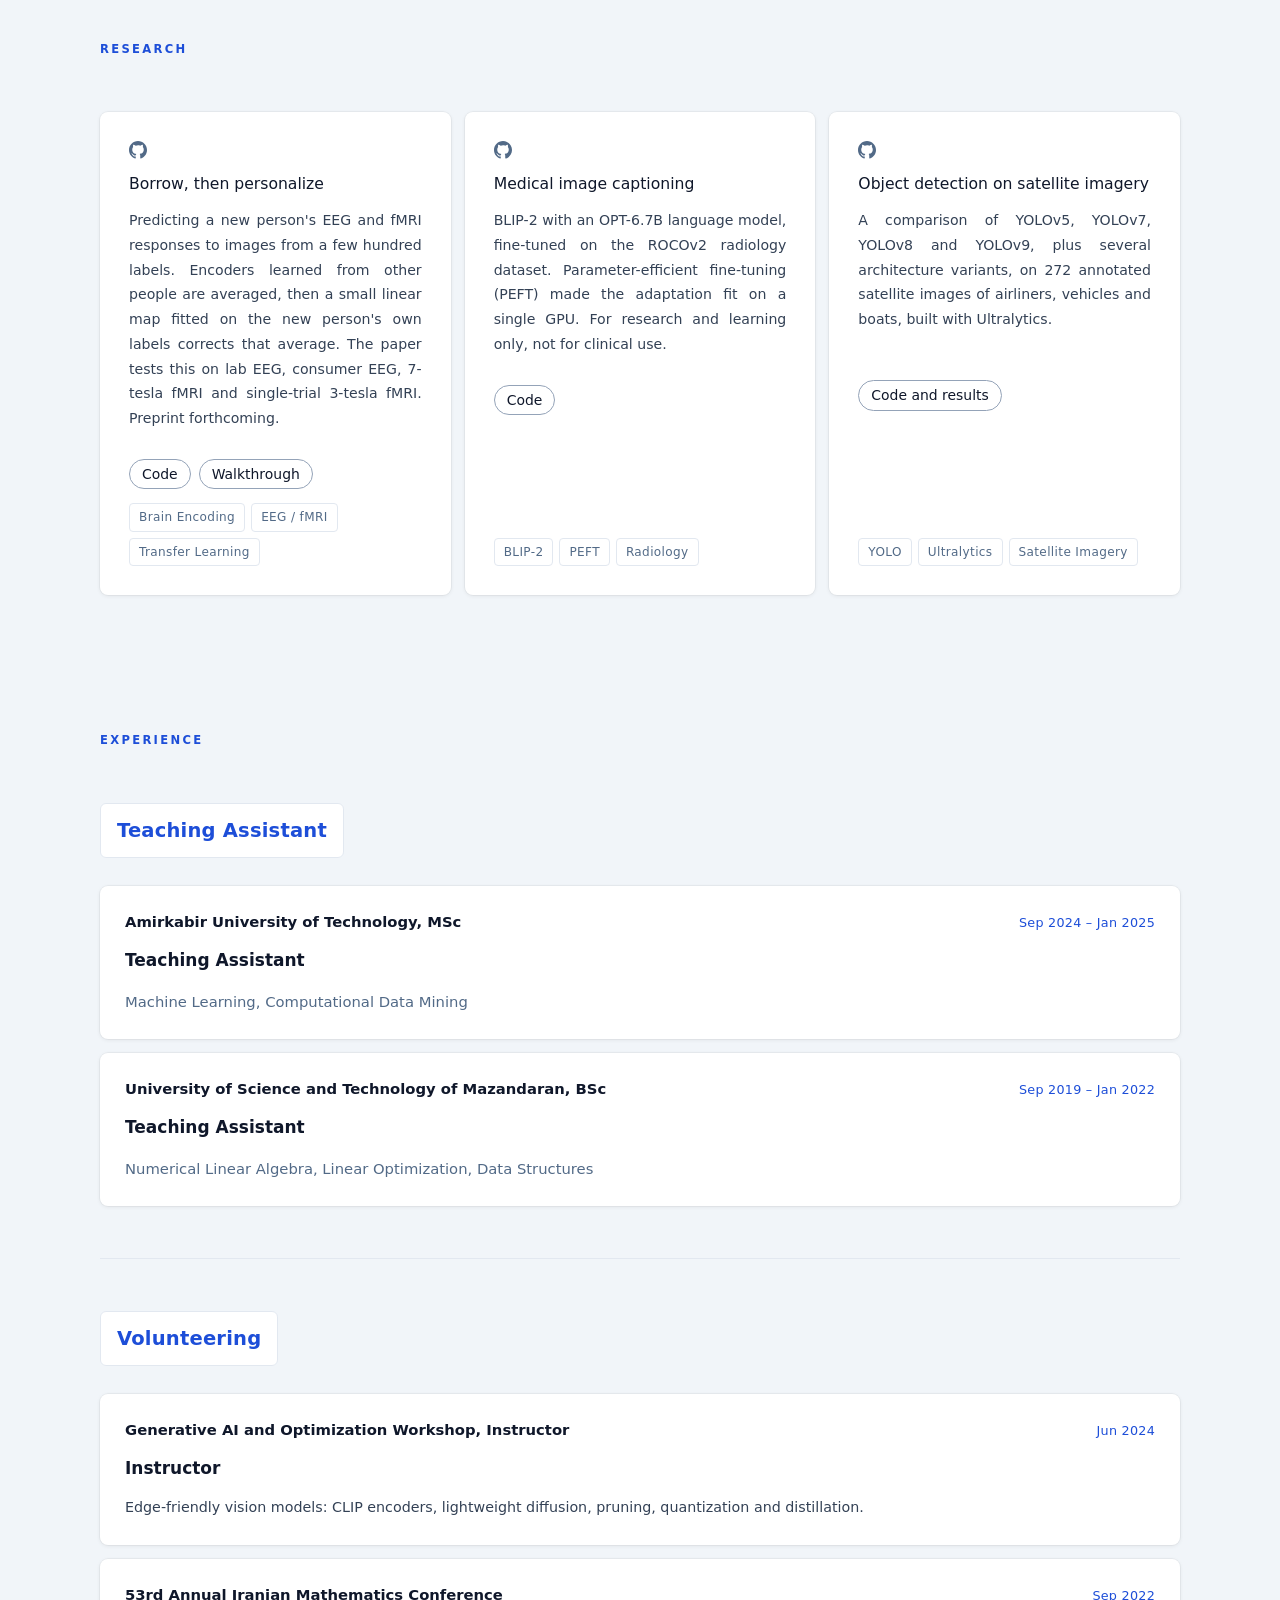
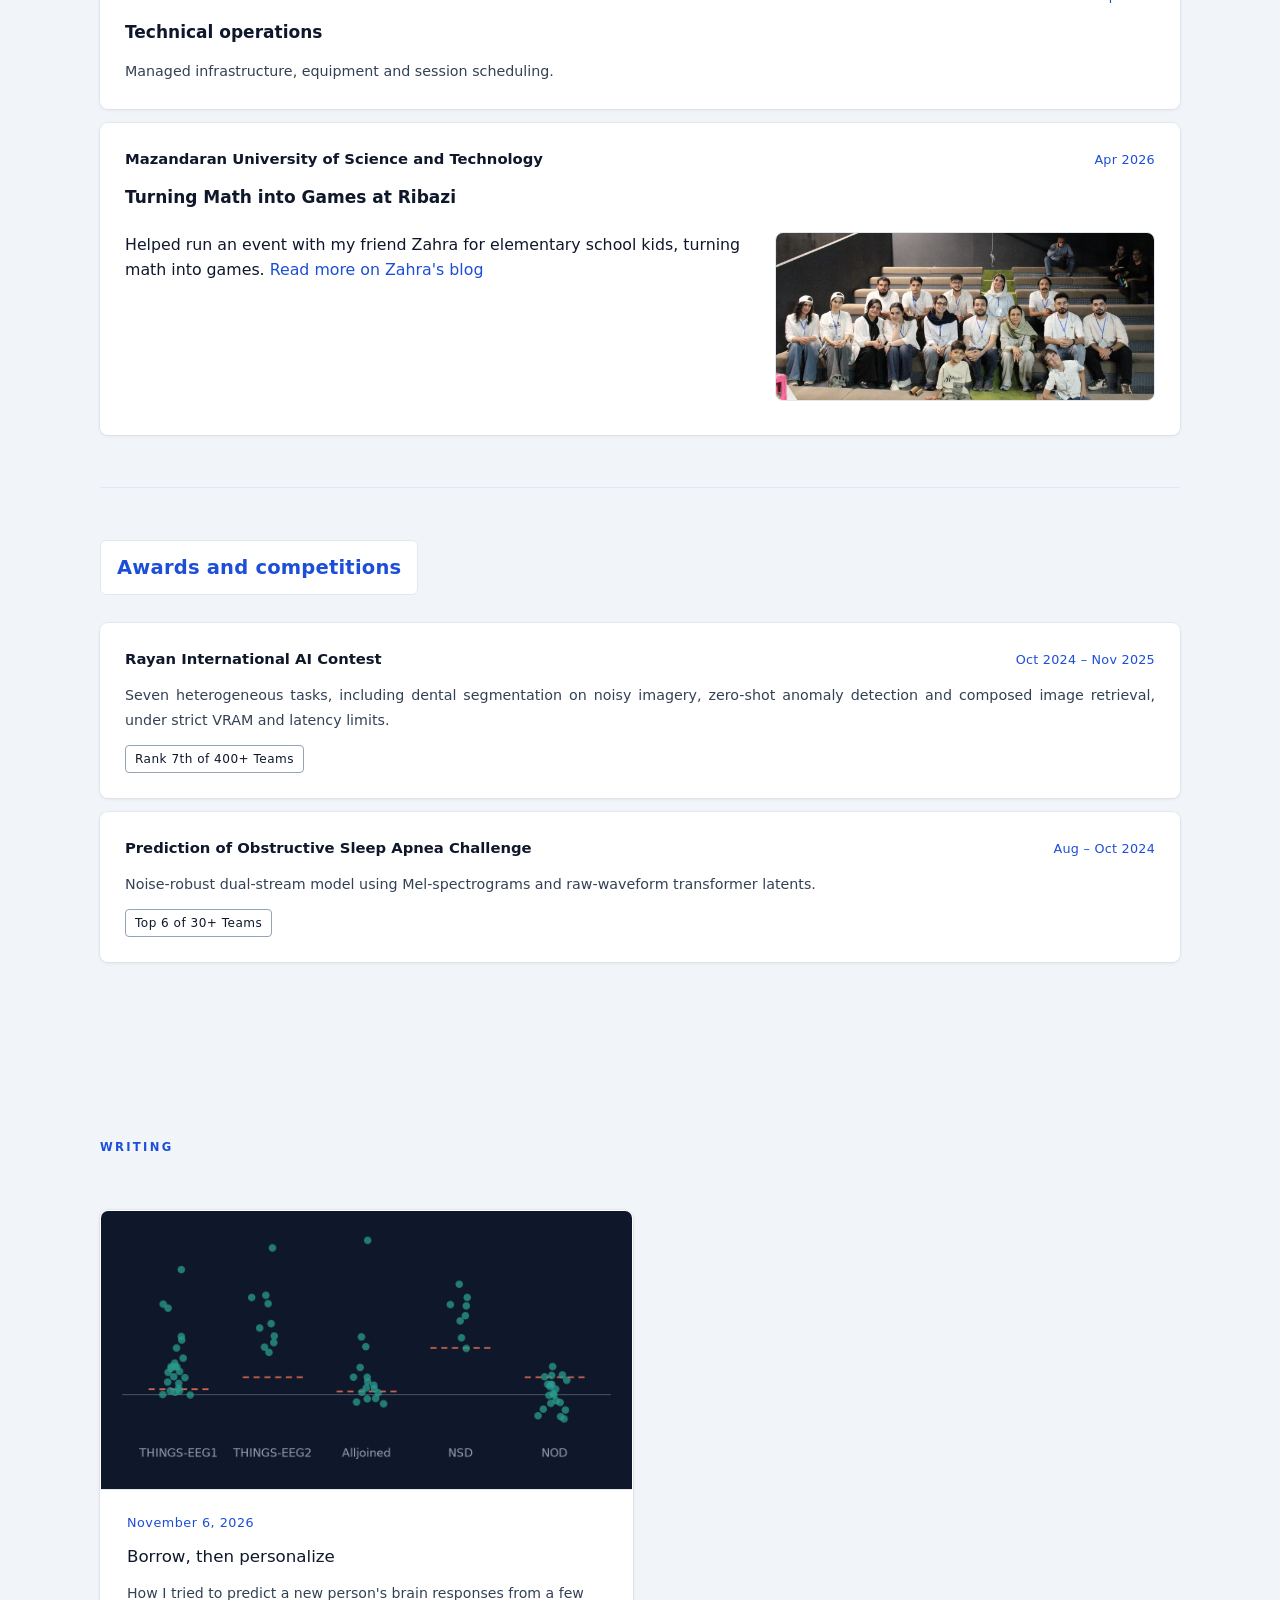
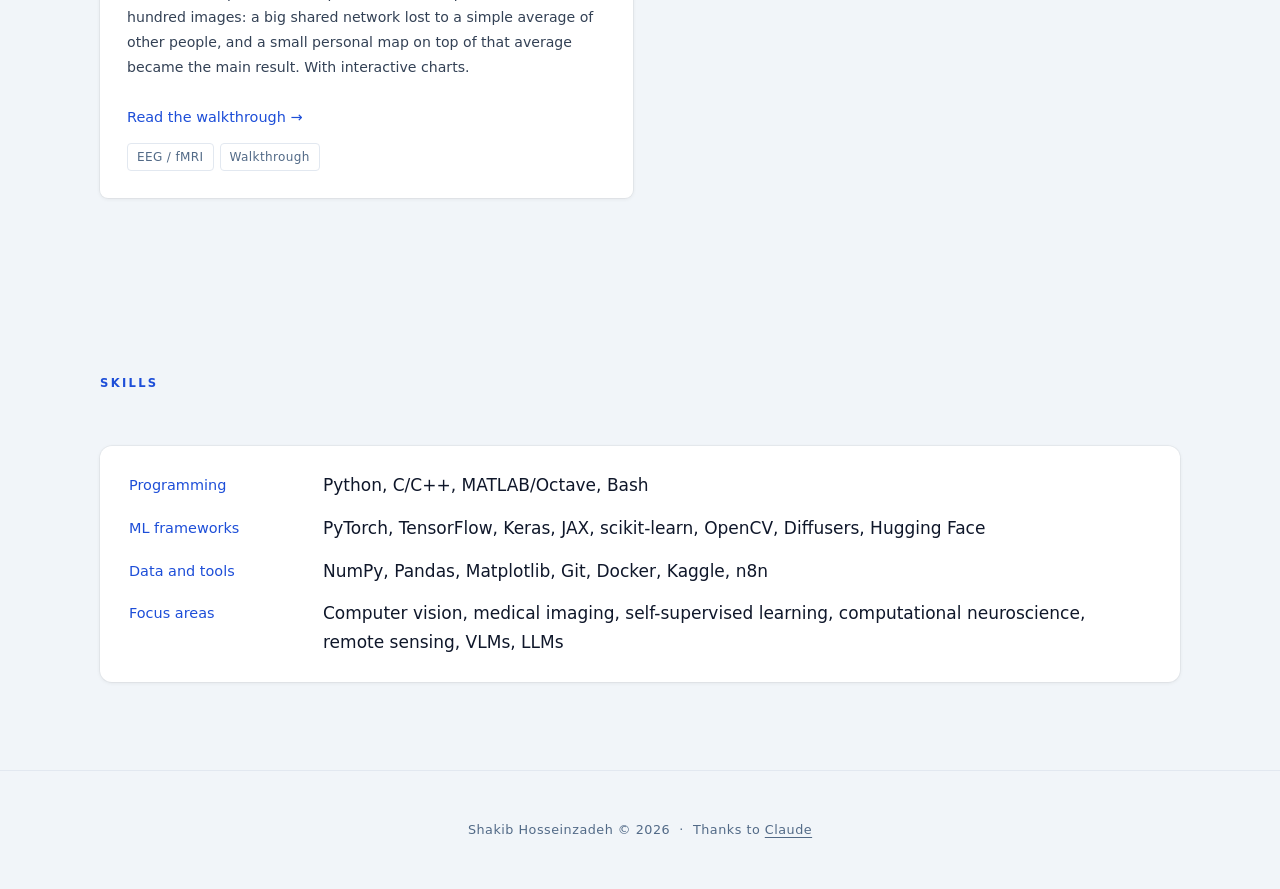
==== commit 8f0f5857: "Replace radiology example with histopathology in bio Co-Authored-By: Claude Haiku 5.5 <noreply@anthr" ====
--- a/index.html
+++ b/index.html
@@ -69,7 +69,7 @@
             <span class="tag">EEG / fMRI</span>
           </div>
           <p class="hero-bio reveal" style="--delay:180ms">
-            I'm a machine learning researcher, still early in my career. My research focuses on machine learning for images and multimodal data, with a strong interest in medical imaging, such as histopathology segmentation and radiology report generation, and in generative models like diffusion. I also enjoy competitions. Lately I have been curious about brain data, especially how well a model trained on a few people's brain recordings works for a new person. Right now I'm working on scene graphs: what frozen vision features actually tell a model about the relations between objects in an image, and why models struggle with object–relation combinations they have never seen. I'm open to new research directions, collaborations and roles, so feel free to get in touch.
+            I'm a machine learning researcher, still early in my career. My research focuses on machine learning for images and multimodal data, with a strong interest in medical imaging, such as histopathology segmentation and self-supervised representation learning on histopathology images, and in generative models like diffusion. I also enjoy competitions. Lately I have been curious about brain data, especially how well a model trained on a few people's brain recordings works for a new person. Right now I'm working on scene graphs: what frozen vision features actually tell a model about the relations between objects in an image, and why models struggle with object–relation combinations they have never seen. I'm open to new research directions, collaborations and roles, so feel free to get in touch.
           </p>
           <div class="hero-ctas reveal" style="--delay:240ms">
             <a href="https://drive.google.com/file/d/1gDQLF_KTYmtxlZ9K21J56DExcM-wgTAG/view?usp=sharing" class="cv-btn" target="_blank" rel="noopener">
